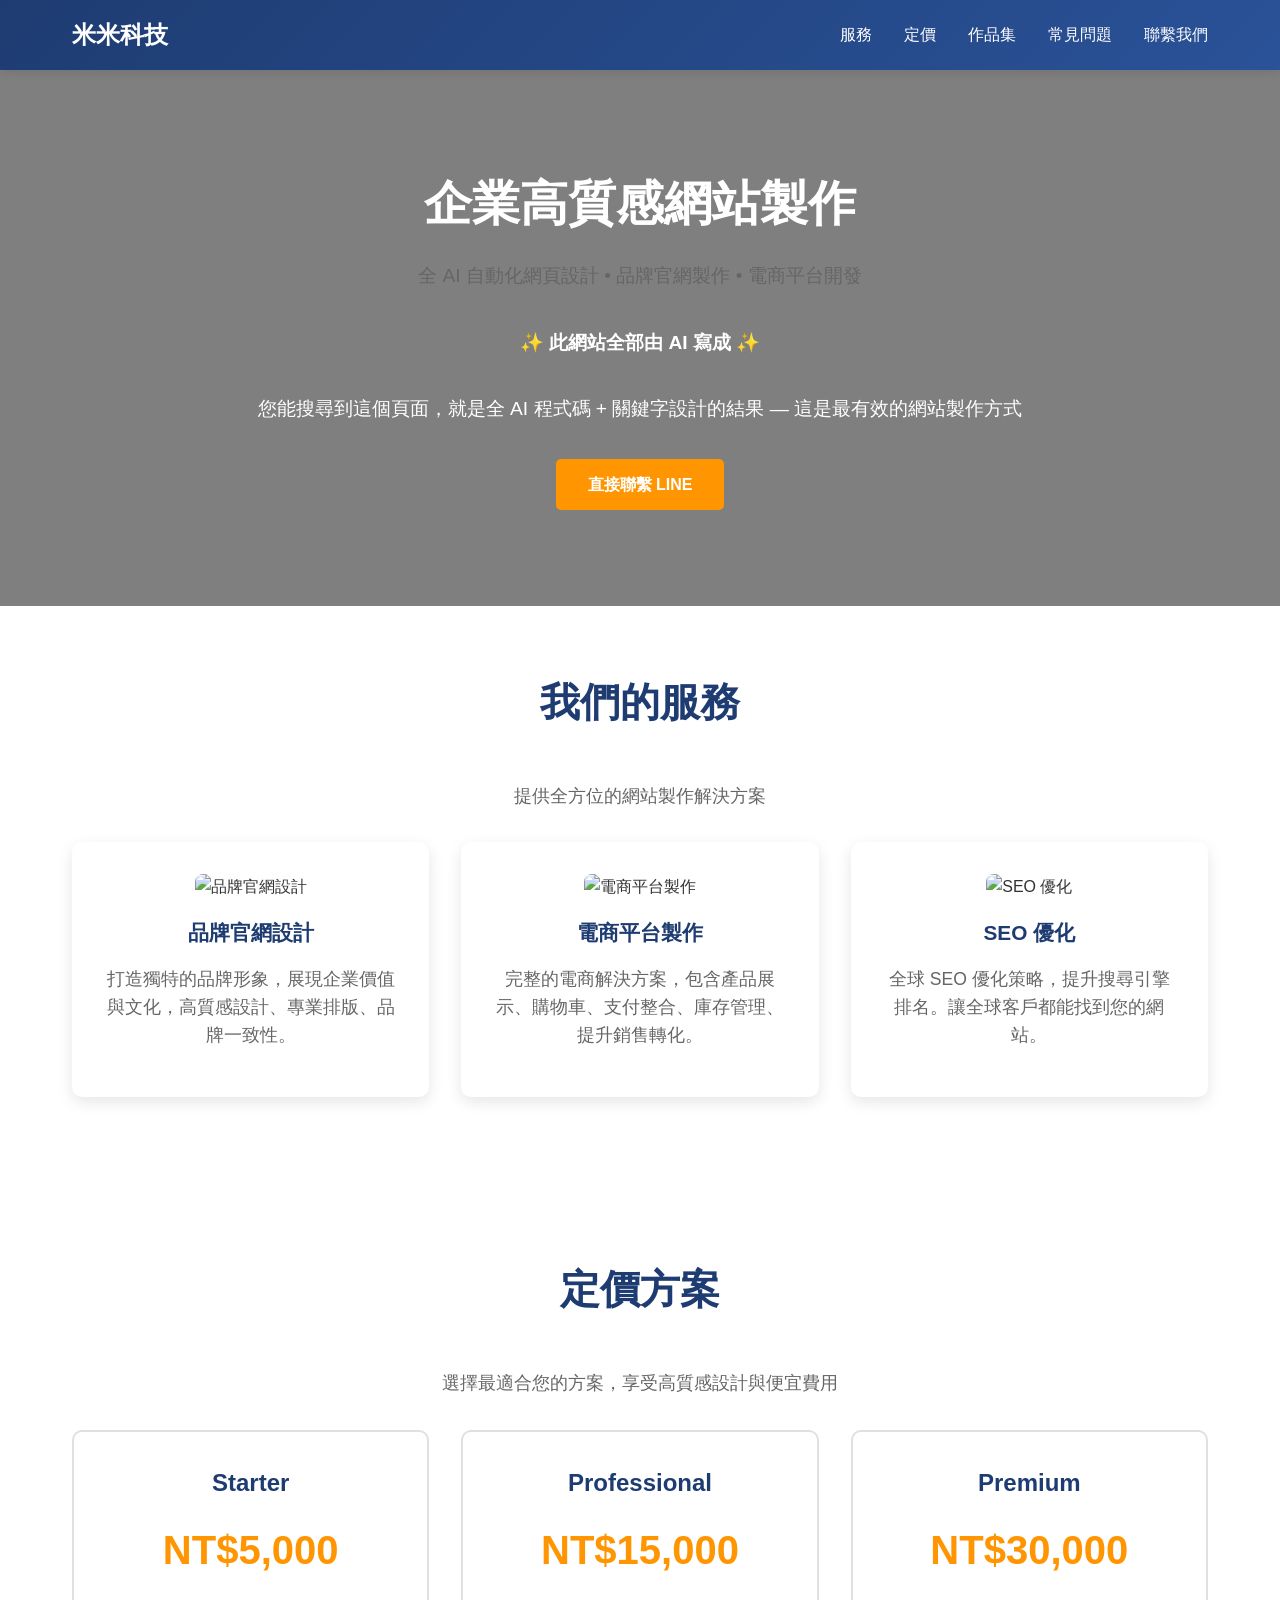
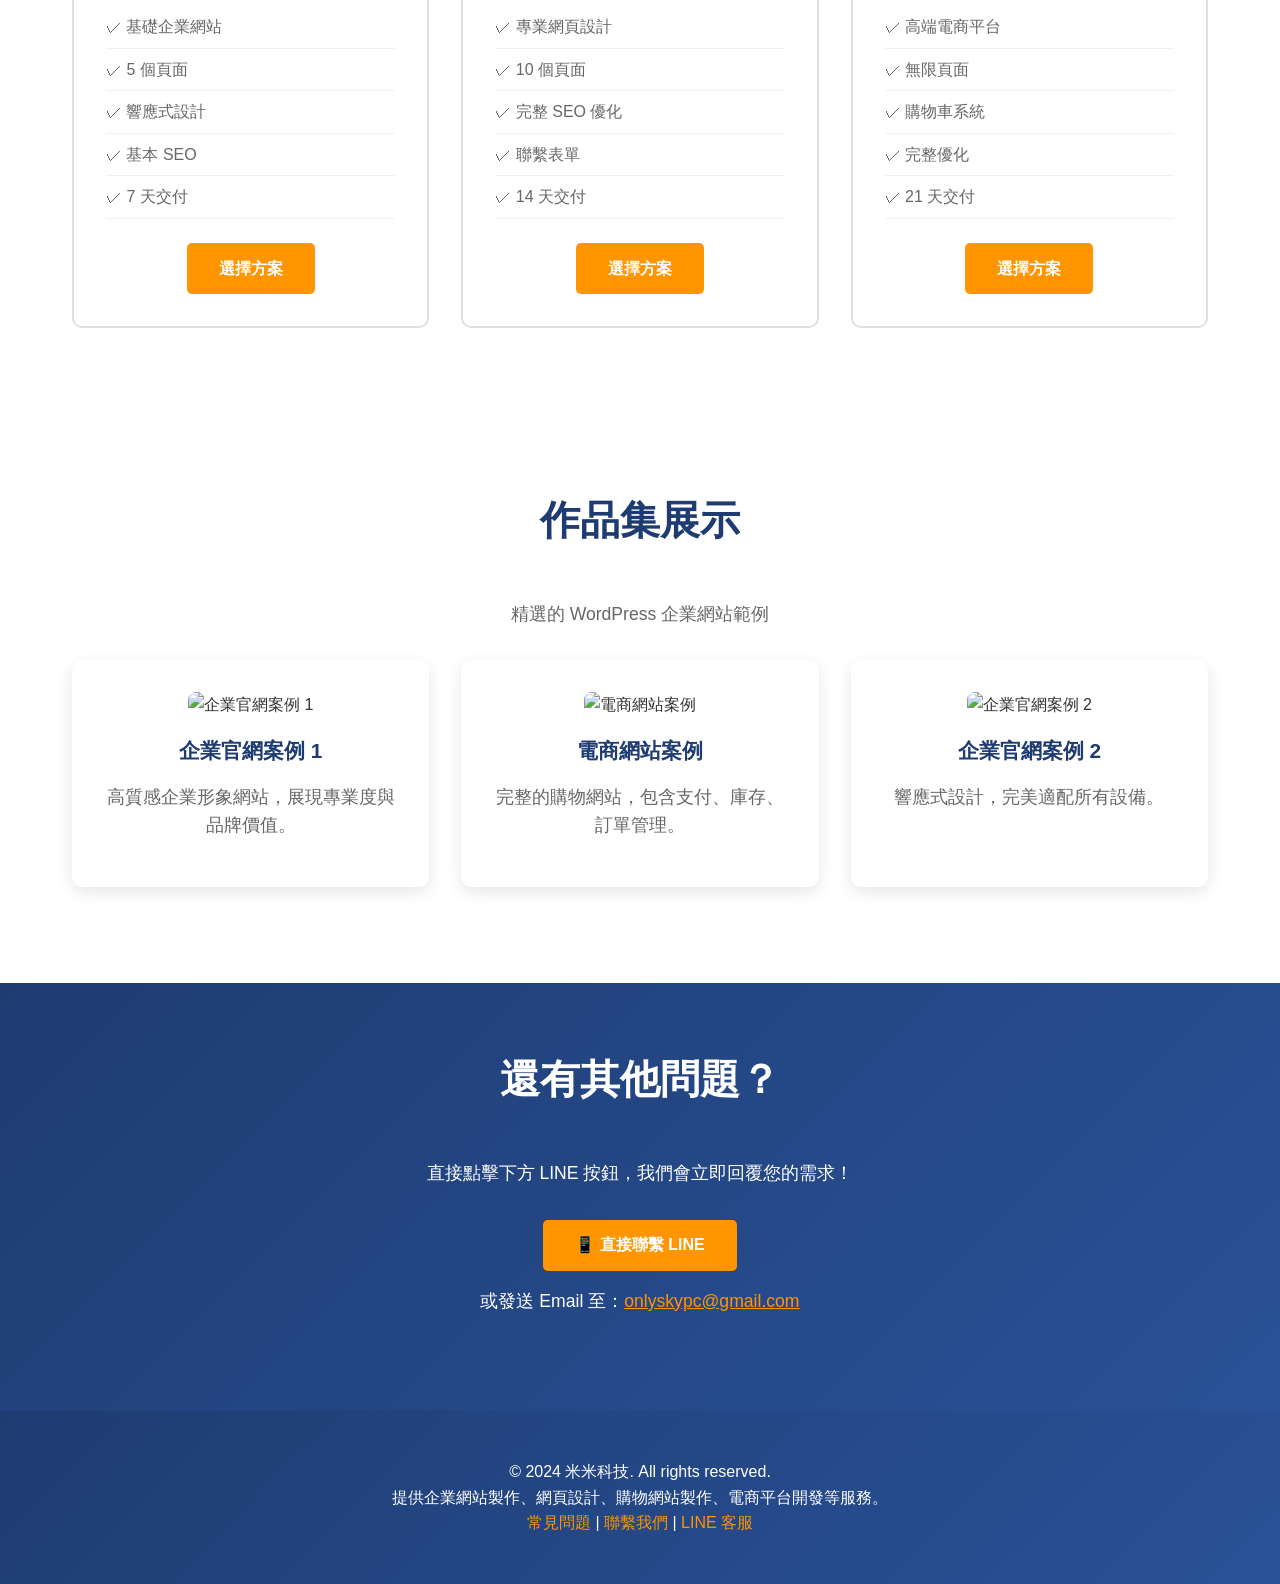
==== index.html @ 74a352fe "Update index.html" ====
<!DOCTYPE html>
<html lang="zh-TW">
<head>
    <meta http-equiv="Cache-Control" content="no-cache, no-store, must-revalidate">
<meta http-equiv="Pragma" content="no-cache">
<meta http-equiv="Expires" content="0">
    <meta name="google-site-verification" content="unbQVlN33Og3lXFAo87KEcOQJGjWX6qM_FQUW4rxvxc" />
    <meta charset="UTF-8">
    <meta name="viewport" content="width=device-width, initial-scale=1.0">
    
    <!-- SEO 優化 Meta 標籤 -->
    <title>米米科技 - AI 網站製作專家 | 企業網頁設計、品牌官網製作、電商平台開發 | 台灣網站製作公司</title>
    <meta name="description" content="米米科技提供企業網站製作、網頁設計、購物網站製作、電商平台開發、品牌官網設計等服務。全 AI 自動化設計，便宜費用，高質感設計，全球 SEO 優化。台灣最有效的網站製作方式。">
    <meta name="keywords" content="網站製作,網頁設計,購物網站,電商網站,企業網站,品牌官網,形象網站,RWD網站,響應式網站,SEO優化,網站設計公司,台灣網站製作,台北網頁設計,台中網站製作,高雄網頁設計,電商平台製作,快速網站設計,便宜網站製作">
    
    <!-- 地區性 Meta 標籤 -->
    <meta name="geo.region" content="TW">
    <meta name="geo.placename" content="Taiwan">
    <meta name="geo.position" content="25.0330;121.5654">
    
    <!-- Open Graph Meta 標籤 -->
    <meta property="og:type" content="website">
    <meta property="og:title" content="米米科技 - AI 網站製作專家 | 企業網頁設計、品牌官網製作、電商平台開發">
    <meta property="og:description" content="全 AI 自動化網頁設計、品牌官網製作、電商平台開發。高質感設計、便宜費用、全球 SEO 優化、快速交付。">
    <meta property="og:url" content="https://sym3088.github.io/webdesign/">
    <meta property="og:site_name" content="米米科技">
    
    <!-- Twitter Card Meta 標籤 -->
    <meta name="twitter:card" content="summary_large_image">
    <meta name="twitter:title" content="米米科技 - AI 網站製作專家">
    <meta name="twitter:description" content="全 AI 自動化網頁設計、品牌官網製作、電商平台開發。">
    
    <!-- 其他重要 Meta 標籤 -->
    <meta name="author" content="米米科技">
    <meta name="copyright" content="© 2024 米米科技. All rights reserved.">
    <meta name="robots" content="index, follow, max-snippet:-1, max-image-preview:large, max-video-preview:-1">
    <meta name="language" content="Traditional Chinese">
    <meta name="revisit-after" content="7 days">
    
    <!-- Canonical 標籤 -->
    <link rel="canonical" href="https://sym3088.github.io/webdesign/">
    
    <!-- 結構化數據 - JSON-LD -->
    <script type="application/ld+json">
    {
        "@context": "https://schema.org",
        "@type": "Organization",
        "name": "米米科技",
        "url": "https://sym3088.github.io/webdesign/",
        "logo": "https://sym3088.github.io/webdesign/logo.png",
        "description": "米米科技是台灣領先的 AI 網站製作專家，提供企業網站製作、網頁設計、購物網站製作、電商平台開發等服務。",
        "sameAs": [
            "https://www.facebook.com/mimtech",
            "https://www.instagram.com/mimtech"
        ],
        "contactPoint": {
            "@type": "ContactPoint",
            "contactType": "Customer Service",
            "email": "onlyskypc@gmail.com",
            "url": "https://line.me/ti/p/q4yJaRSuwz"
        },
        "address": {
            "@type": "PostalAddress",
            "addressCountry": "TW",
            "addressRegion": "Taiwan"
        }
    }
    </script>
    
    <!-- 結構化數據 - LocalBusiness -->
    <script type="application/ld+json">
    {
        "@context": "https://schema.org",
        "@type": "LocalBusiness",
        "name": "米米科技",
        "image": "https://sym3088.github.io/webdesign/logo.png",
        "description": "台灣專業網站製作、網頁設計、電商平台開發公司",
        "url": "https://sym3088.github.io/webdesign/",
        "telephone": "onlyskypc@gmail.com",
        "email": "onlyskypc@gmail.com",
        "address": {
            "@type": "PostalAddress",
            "addressCountry": "TW",
            "addressRegion": "Taiwan"
        },
        "areaServed": {
            "@type": "Country",
            "name": "Taiwan"
        },
        "priceRange": "$$",
        "serviceType": [
            "網站製作",
            "網頁設計",
            "購物網站製作",
            "電商平台開發",
            "品牌官網設計",
            "SEO 優化"
        ]
    }
    </script>
    
    <!-- 結構化數據 - Service -->
    <script type="application/ld+json">
    {
        "@context": "https://schema.org",
        "@type": "Service",
        "name": "企業網站製作服務",
        "description": "專業的企業網站製作、網頁設計、品牌官網設計服務",
        "provider": {
            "@type": "Organization",
            "name": "米米科技"
        },
        "areaServed": {
            "@type": "Country",
            "name": "Taiwan"
        },
        "hasOfferCatalog": {
            "@type": "OfferCatalog",
            "name": "網站製作方案",
            "itemListElement": [
                {
                    "@type": "Offer",
                    "name": "Starter 方案",
                    "description": "基礎企業網站製作",
                    "price": "5000",
                    "priceCurrency": "TWD"
                },
                {
                    "@type": "Offer",
                    "name": "Professional 方案",
                    "description": "專業網頁設計與 SEO 優化",
                    "price": "15000",
                    "priceCurrency": "TWD"
                },
                {
                    "@type": "Offer",
                    "name": "Premium 方案",
                    "description": "高端電商平台與完整優化",
                    "price": "30000",
                    "priceCurrency": "TWD"
                }
            ]
        }
    }
    </script>
    
    <!-- 結構化數據 - BreadcrumbList -->
    <script type="application/ld+json">
    {
        "@context": "https://schema.org",
        "@type": "BreadcrumbList",
        "itemListElement": [
            {
                "@type": "ListItem",
                "position": 1,
                "name": "首頁",
                "item": "https://sym3088.github.io/webdesign/"
            },
            {
                "@type": "ListItem",
                "position": 2,
                "name": "服務",
                "item": "https://sym3088.github.io/webdesign/#services"
            },
            {
                "@type": "ListItem",
                "position": 3,
                "name": "定價",
                "item": "https://sym3088.github.io/webdesign/#pricing"
            },
            {
                "@type": "ListItem",
                "position": 4,
                "name": "作品集",
                "item": "https://sym3088.github.io/webdesign/#portfolio"
            },
            {
                "@type": "ListItem",
                "position": 5,
                "name": "常見問題",
                "item": "https://sym3088.github.io/webdesign/faq.html"
            }
        ]
    }
    </script>
    
    <!-- 結構化數據 - FAQPage -->
    <script type="application/ld+json">
    {
        "@context": "https://schema.org",
        "@type": "FAQPage",
        "mainEntity": [
            {
                "@type": "Question",
                "name": "網站製作的費用大概是多少？",
                "acceptedAnswer": {
                    "@type": "Answer",
                    "text": "米米科技提供三個方案：Starter 方案 NT$5,000、Professional 方案 NT$15,000、Premium 方案 NT$30,000。所有方案都包含免費諮詢、快速交付、高質感設計、全球 SEO 優化、響應式設計和技術支援。"
                }
            },
            {
                "@type": "Question",
                "name": "網頁設計需要多久時間完成？",
                "acceptedAnswer": {
                    "@type": "Answer",
                    "text": "Starter 方案 7 天內完成，Professional 方案 14 天內完成，Premium 方案 21 天內完成。我們的高效工作流程確保快速交付，無需長期等待。"
                }
            },
            {
                "@type": "Question",
                "name": "購物網站製作包括哪些功能？",
                "acceptedAnswer": {
                    "@type": "Answer",
                    "text": "我們的購物網站製作包括：產品展示、購物車、支付整合、庫存管理、訂單管理、會員系統、SEO 優化等完整功能。"
                }
            },
            {
                "@type": "Question",
                "name": "電商平台製作如何選擇？",
                "acceptedAnswer": {
                    "@type": "Answer",
                    "text": "選擇電商平台時應考慮：功能需求、預算、擴展性、支付方式、物流整合等因素。米米科技可根據您的具體需求推薦最適合的解決方案。"
                }
            }
        ]
    }
    </script>
    
    <!-- 其他重要標籤 -->
    <link rel="icon" type="image/x-icon" href="favicon.ico">
    <link rel="alternate" hreflang="zh-TW" href="https://sym3088.github.io/webdesign/">
    <link rel="preconnect" href="https://fonts.googleapis.com">
    <link rel="preconnect" href="https://fonts.gstatic.com" crossorigin>
    
    <style>
        * {
            margin: 0;
            padding: 0;
            box-sizing: border-box;
        }

        body {
            font-family: "Microsoft JhengHei", "Noto Sans TC", "Segoe UI", Tahoma, Geneva, Verdana, sans-serif;
            line-height: 1.6;
            color: #333;
        }

        /* 導航欄 */
        nav {
            background: linear-gradient(135deg, #1e3c72 0%, #2a5298 100%);
            padding: 1rem 2rem;
            position: sticky;
            top: 0;
            z-index: 1000;
            box-shadow: 0 2px 10px rgba(0,0,0,0.1);
        }

        nav .container {
            max-width: 1200px;
            margin: 0 auto;
            display: flex;
            justify-content: space-between;
            align-items: center;
        }

        nav .logo {
            font-size: 1.5rem;
            font-weight: bold;
            color: white;
        }

        nav ul {
            list-style: none;
            display: flex;
            gap: 2rem;
        }

        nav a {
            color: white;
            text-decoration: none;
            transition: color 0.3s;
        }

        nav a:hover {
            color: #ff9500;
        }

        /* 英雄區塊 */
        .hero {
            background: linear-gradient(135deg, #667eea 0%, #764ba2 100%);
            color: white;
            padding: 6rem 2rem;
            text-align: center;
            background-image: url('https://images.unsplash.com/photo-1552664730-d307ca884978?w=1200&h=600&fit=crop&q=80');
            background-size: cover;
            background-position: center;
            position: relative;
        }

        .hero::before {
            content: '';
            position: absolute;
            top: 0;
            left: 0;
            right: 0;
            bottom: 0;
            background: rgba(0,0,0,0.5);
            z-index: 1;
        }

        .hero .container {
            max-width: 1200px;
            margin: 0 auto;
            position: relative;
            z-index: 2;
        }

        .hero h1 {
            font-size: 3rem;
            margin-bottom: 1rem;
            font-weight: 700;
        }

        .hero p {
            font-size: 1.2rem;
            margin-bottom: 2rem;
            line-height: 1.8;
        }

        .hero-description {
            color: white;
            font-weight: 600;
            font-size: 1.1rem;
            margin: 1rem 0;
        }

        .hero-description-sub {
            color: white;
            font-size: 1rem;
            margin: 1rem 0;
        }

        /* 按鈕 */
        .btn {
            display: inline-block;
            padding: 0.8rem 2rem;
            background: #ff9500;
            color: white;
            text-decoration: none;
            border-radius: 5px;
            transition: background 0.3s;
            border: none;
            cursor: pointer;
            font-size: 1rem;
            font-weight: 600;
        }

        .btn:hover {
            background: #e68a00;
            transform: translateY(-2px);
        }

        /* 容器 */
        .container {
            max-width: 1200px;
            margin: 0 auto;
            padding: 0 2rem;
        }

        /* 區塊 */
        section {
            padding: 4rem 2rem;
        }

        section h2 {
            font-size: 2.5rem;
            text-align: center;
            margin-bottom: 3rem;
            color: #1e3c72;
        }

        section p {
            text-align: center;
            color: #666;
            margin-bottom: 2rem;
            font-size: 1.1rem;
        }

        /* 服務卡片 */
        .services {
            display: grid;
            grid-template-columns: repeat(auto-fit, minmax(300px, 1fr));
            gap: 2rem;
            margin-bottom: 2rem;
        }

        .service-card {
            background: white;
            padding: 2rem;
            border-radius: 10px;
            box-shadow: 0 5px 15px rgba(0,0,0,0.1);
            transition: transform 0.3s, box-shadow 0.3s;
            text-align: center;
        }

        .service-card:hover {
            transform: translateY(-5px);
            box-shadow: 0 10px 25px rgba(0,0,0,0.15);
        }

        .service-card img {
            width: 100%;
            height: 200px;
            object-fit: cover;
            border-radius: 8px;
            margin-bottom: 1rem;
        }

        .service-card h3 {
            color: #1e3c72;
            margin-bottom: 1rem;
            font-size: 1.3rem;
        }

        .service-card p {
            color: #666;
            text-align: center;
            margin-bottom: 1rem;
        }

        /* 定價表 */
        .pricing-table {
            display: grid;
            grid-template-columns: repeat(auto-fit, minmax(280px, 1fr));
            gap: 2rem;
            margin-bottom: 2rem;
        }

        .price-card {
            background: white;
            border: 2px solid #e0e0e0;
            border-radius: 10px;
            padding: 2rem;
            text-align: center;
            transition: border-color 0.3s, transform 0.3s;
        }

        .price-card:hover {
            border-color: #ff9500;
            transform: scale(1.05);
        }

        .price-card h3 {
            color: #1e3c72;
            font-size: 1.5rem;
            margin-bottom: 1rem;
        }

        .price-card .price {
            font-size: 2.5rem;
            color: #ff9500;
            font-weight: bold;
            margin: 1rem 0;
        }

        .price-card ul {
            list-style: none;
            margin: 1.5rem 0;
            text-align: left;
        }

        .price-card li {
            padding: 0.5rem 0;
            color: #666;
            border-bottom: 1px solid #f0f0f0;
        }

        /* 頁尾 */
        footer {
            background: linear-gradient(135deg, #1e3c72 0%, #2a5298 100%);
            color: white;
            padding: 3rem 2rem;
            text-align: center;
        }

        footer a {
            color: #ff9500;
            text-decoration: none;
        }

        footer a:hover {
            text-decoration: underline;
        }

        /* 響應式設計 */
        @media (max-width: 768px) {
            nav ul {
                flex-direction: column;
                gap: 1rem;
            }

            .hero h1 {
                font-size: 2rem;
            }

            .hero p {
                font-size: 1rem;
            }

            section h2 {
                font-size: 1.8rem;
            }

            .services {
                grid-template-columns: 1fr;
            }

            .pricing-table {
                grid-template-columns: 1fr;
            }
        }
    </style>
</head>
<body>
    <!-- 導航欄 -->
    <nav>
        <div class="container" style="max-width: 1200px; margin: 0 auto; display: flex; justify-content: space-between; align-items: center;">
            <div class="logo">米米科技</div>
            <ul>
                <li><a href="#services">服務</a></li>
                <li><a href="#pricing">定價</a></li>
                <li><a href="#portfolio">作品集</a></li>
                <li><a href="faq.html">常見問題</a></li>
                <li><a href="https://line.me/ti/p/q4yJaRSuwz" target="_blank">聯繫我們</a></li>
            </ul>
        </div>
    </nav>

    <!-- 英雄區塊 -->
    <section class="hero">
        <div class="container">
            <h1>企業高質感網站製作</h1>
            <p>全 AI 自動化網頁設計 • 品牌官網製作 • 電商平台開發</p>
            
            <p class="hero-description" style="color: white; font-weight: 600;">
                ✨ 此網站全部由 AI 寫成 ✨
            </p>
            <p class="hero-description-sub" style="color: white;">
                您能搜尋到這個頁面，就是全 AI 程式碼 + 關鍵字設計的結果 — 這是最有效的網站製作方式
            </p>
            
            <a href="https://line.me/ti/p/q4yJaRSuwz" target="_blank" class="btn">直接聯繫 LINE</a>
        </div>
    </section>

    <!-- 服務介紹 -->
    <section id="services">
        <div class="container">
            <h2>我們的服務</h2>
            <p>提供全方位的網站製作解決方案</p>
            
            <div class="services">
                <div class="service-card">
                    <img src="https://images.unsplash.com/photo-1561070791-2526d30994b5?w=500&h=350&fit=crop&q=80" alt="品牌官網設計">
                    <h3>品牌官網設計</h3>
                    <p>打造獨特的品牌形象，展現企業價值與文化，高質感設計、專業排版、品牌一致性。</p>
                </div>
                
                <div class="service-card">
                    <img src="https://images.unsplash.com/photo-1556740738-b6a63e27c4df?w=500&h=350&fit=crop&q=80" alt="電商平台製作">
                    <h3>電商平台製作</h3>
                    <p>完整的電商解決方案，包含產品展示、購物車、支付整合、庫存管理、提升銷售轉化。</p>
                </div>
                
                <div class="service-card">
                    <img src="https://images.unsplash.com/photo-1551288049-bebda4e38f71?w=500&h=350&fit=crop&q=80" alt="SEO 優化">
                    <h3>SEO 優化</h3>
                    <p>全球 SEO 優化策略，提升搜尋引擎排名。讓全球客戶都能找到您的網站。</p>
                </div>
            </div>
        </div>
    </section>

    <!-- 定價方案 -->
    <section id="pricing">
        <div class="container">
            <h2>定價方案</h2>
            <p>選擇最適合您的方案，享受高質感設計與便宜費用</p>
            
            <div class="pricing-table">
                <div class="price-card">
                    <h3>Starter</h3>
                    <div class="price">NT$5,000</div>
                    <ul>
                        <li>✓ 基礎企業網站</li>
                        <li>✓ 5 個頁面</li>
                        <li>✓ 響應式設計</li>
                        <li>✓ 基本 SEO</li>
                        <li>✓ 7 天交付</li>
                    </ul>
                    <a href="https://line.me/ti/p/q4yJaRSuwz" target="_blank" class="btn">選擇方案</a>
                </div>
                
                <div class="price-card">
                    <h3>Professional</h3>
                    <div class="price">NT$15,000</div>
                    <ul>
                        <li>✓ 專業網頁設計</li>
                        <li>✓ 10 個頁面</li>
                        <li>✓ 完整 SEO 優化</li>
                        <li>✓ 聯繫表單</li>
                        <li>✓ 14 天交付</li>
                    </ul>
                    <a href="https://line.me/ti/p/q4yJaRSuwz" target="_blank" class="btn">選擇方案</a>
                </div>
                
                <div class="price-card">
                    <h3>Premium</h3>
                    <div class="price">NT$30,000</div>
                    <ul>
                        <li>✓ 高端電商平台</li>
                        <li>✓ 無限頁面</li>
                        <li>✓ 購物車系統</li>
                        <li>✓ 完整優化</li>
                        <li>✓ 21 天交付</li>
                    </ul>
                    <a href="https://line.me/ti/p/q4yJaRSuwz" target="_blank" class="btn">選擇方案</a>
                </div>
            </div>
        </div>
    </section>

    <!-- 作品集 -->
    <section id="portfolio">
        <div class="container">
            <h2>作品集展示</h2>
            <p>精選的 WordPress 企業網站範例</p>
            
            <div class="services">
                <div class="service-card">
                    <img src="https://images.unsplash.com/photo-1561070791-2526d30994b5?w=500&h=350&fit=crop&q=80" alt="企業官網案例 1">
                    <h3>企業官網案例 1</h3>
                    <p>高質感企業形象網站，展現專業度與品牌價值。</p>
                </div>
                
                <div class="service-card">
                    <img src="https://images.unsplash.com/photo-1556740738-b6a63e27c4df?w=500&h=350&fit=crop&q=80" alt="電商網站案例">
                    <h3>電商網站案例</h3>
                    <p>完整的購物網站，包含支付、庫存、訂單管理。</p>
                </div>
                
                <div class="service-card">
                    <img src="https://images.unsplash.com/photo-1460925895917-adf4e565db18?w=500&h=350&fit=crop&q=80" alt="企業官網案例 2">
                    <h3>企業官網案例 2</h3>
                    <p>響應式設計，完美適配所有設備。</p>
                </div>
            </div>
        </div>
    </section>

    <!-- 聯繫區塊 -->
    <section style="background: linear-gradient(135deg, #1e3c72 0%, #2a5298 100%); color: white;">
        <div class="container">
            <h2 style="color: white;">還有其他問題？</h2>
            <p style="color: white;">直接點擊下方 LINE 按鈕，我們會立即回覆您的需求！</p>
            
            <div style="text-align: center; margin-top: 2rem;">
                <a href="https://line.me/ti/p/q4yJaRSuwz" target="_blank" class="btn">📱 直接聯繫 LINE</a>
                <p style="margin-top: 1rem; color: white;">或發送 Email 至：<a href="mailto:onlyskypc@gmail.com" style="color: #ff9500;">onlyskypc@gmail.com</a></p>
            </div>
        </div>
    </section>

    <!-- 頁尾 -->
    <footer>
        <div class="container">
            <p>&copy; 2024 米米科技. All rights reserved.</p>
            <p>提供企業網站製作、網頁設計、購物網站製作、電商平台開發等服務。</p>
            <p><a href="faq.html">常見問題</a> | <a href="mailto:onlyskypc@gmail.com">聯繫我們</a> | <a href="https://line.me/ti/p/q4yJaRSuwz" target="_blank">LINE 客服</a></p>
        </div>
    </footer>

    <script>
        // 平滑滾動
        document.querySelectorAll('a[href^="#"]').forEach(anchor => {
            anchor.addEventListener('click', function (e) {
                e.preventDefault();
                const target = document.querySelector(this.getAttribute('href'));
                if (target) {
                    target.scrollIntoView({ behavior: 'smooth' });
                }
            });
        });

        // 移動菜單
        const nav = document.querySelector('nav');
        window.addEventListener('scroll', () => {
            if (window.scrollY > 100) {
                nav.style.boxShadow = '0 5px 15px rgba(0,0,0,0.2)';
            } else {
                nav.style.boxShadow = '0 2px 10px rgba(0,0,0,0.1)';
            }
        });
    </script>
</body>
</html>
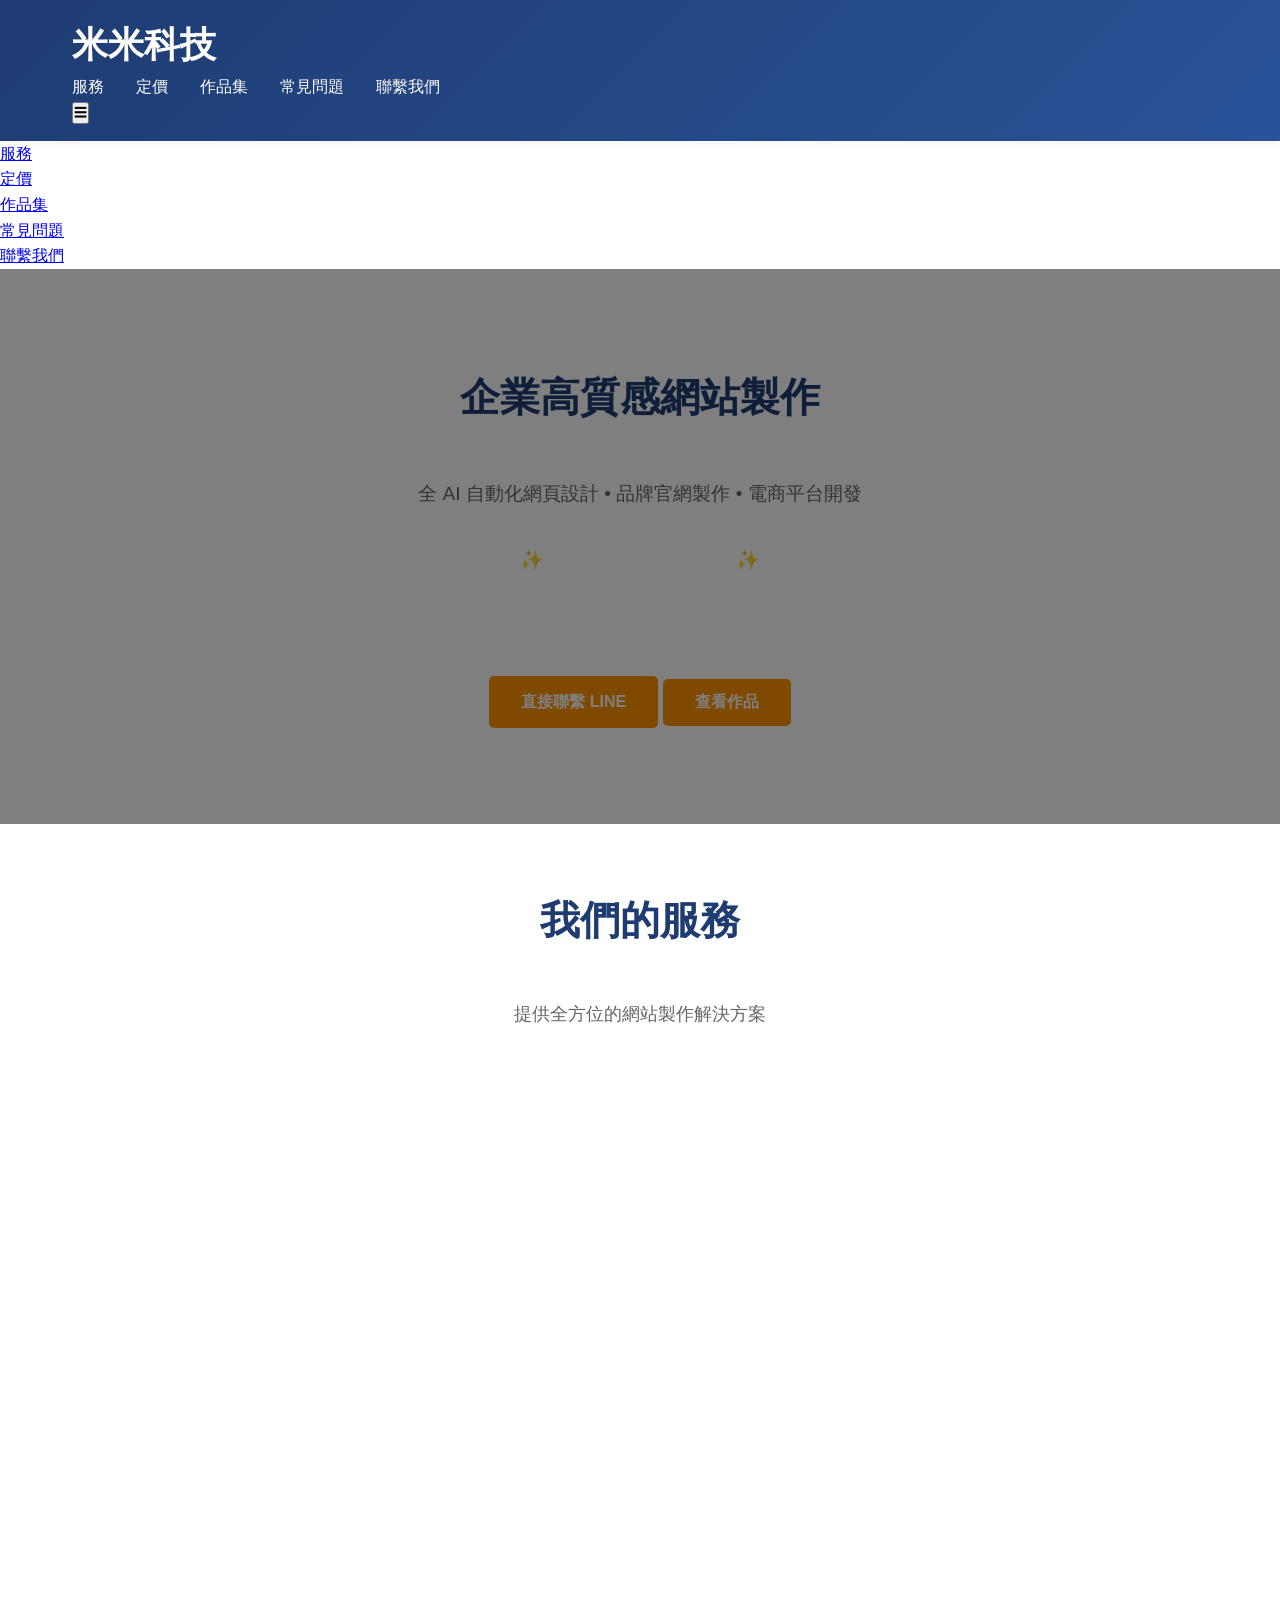
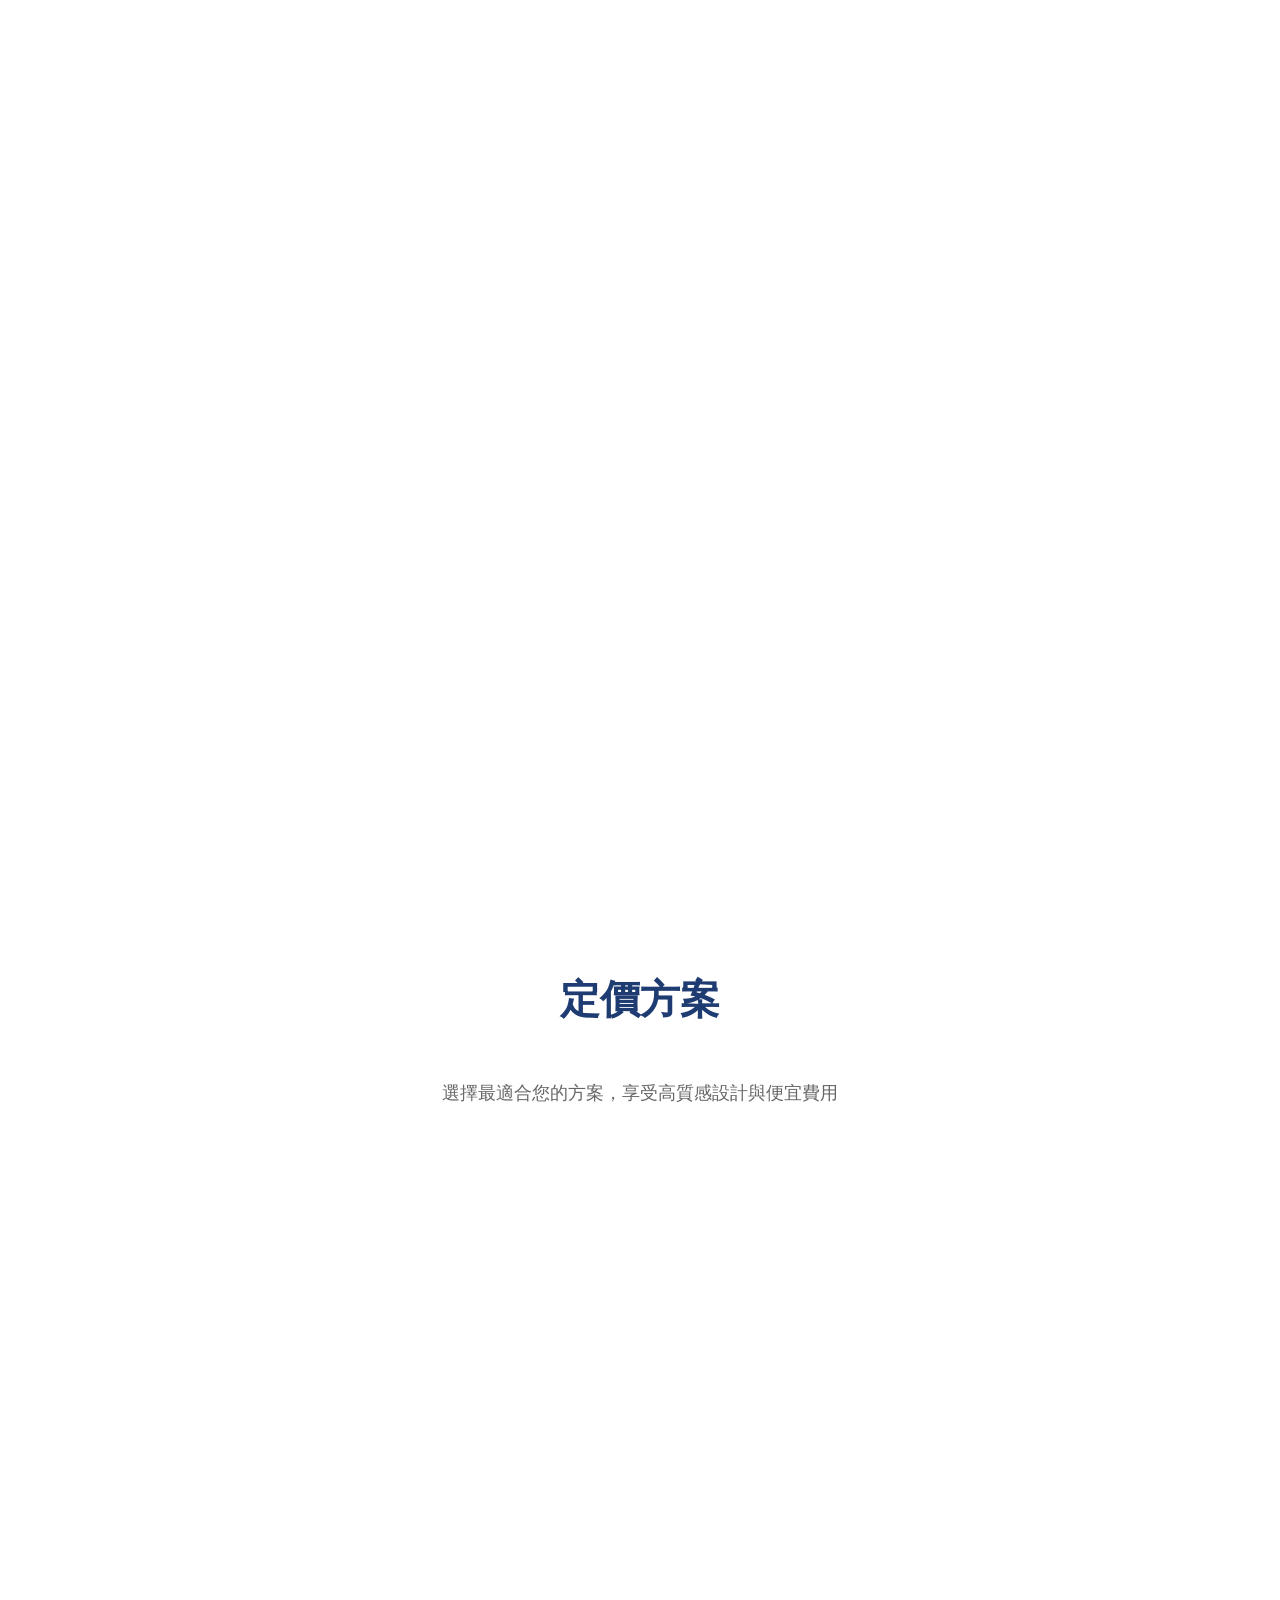
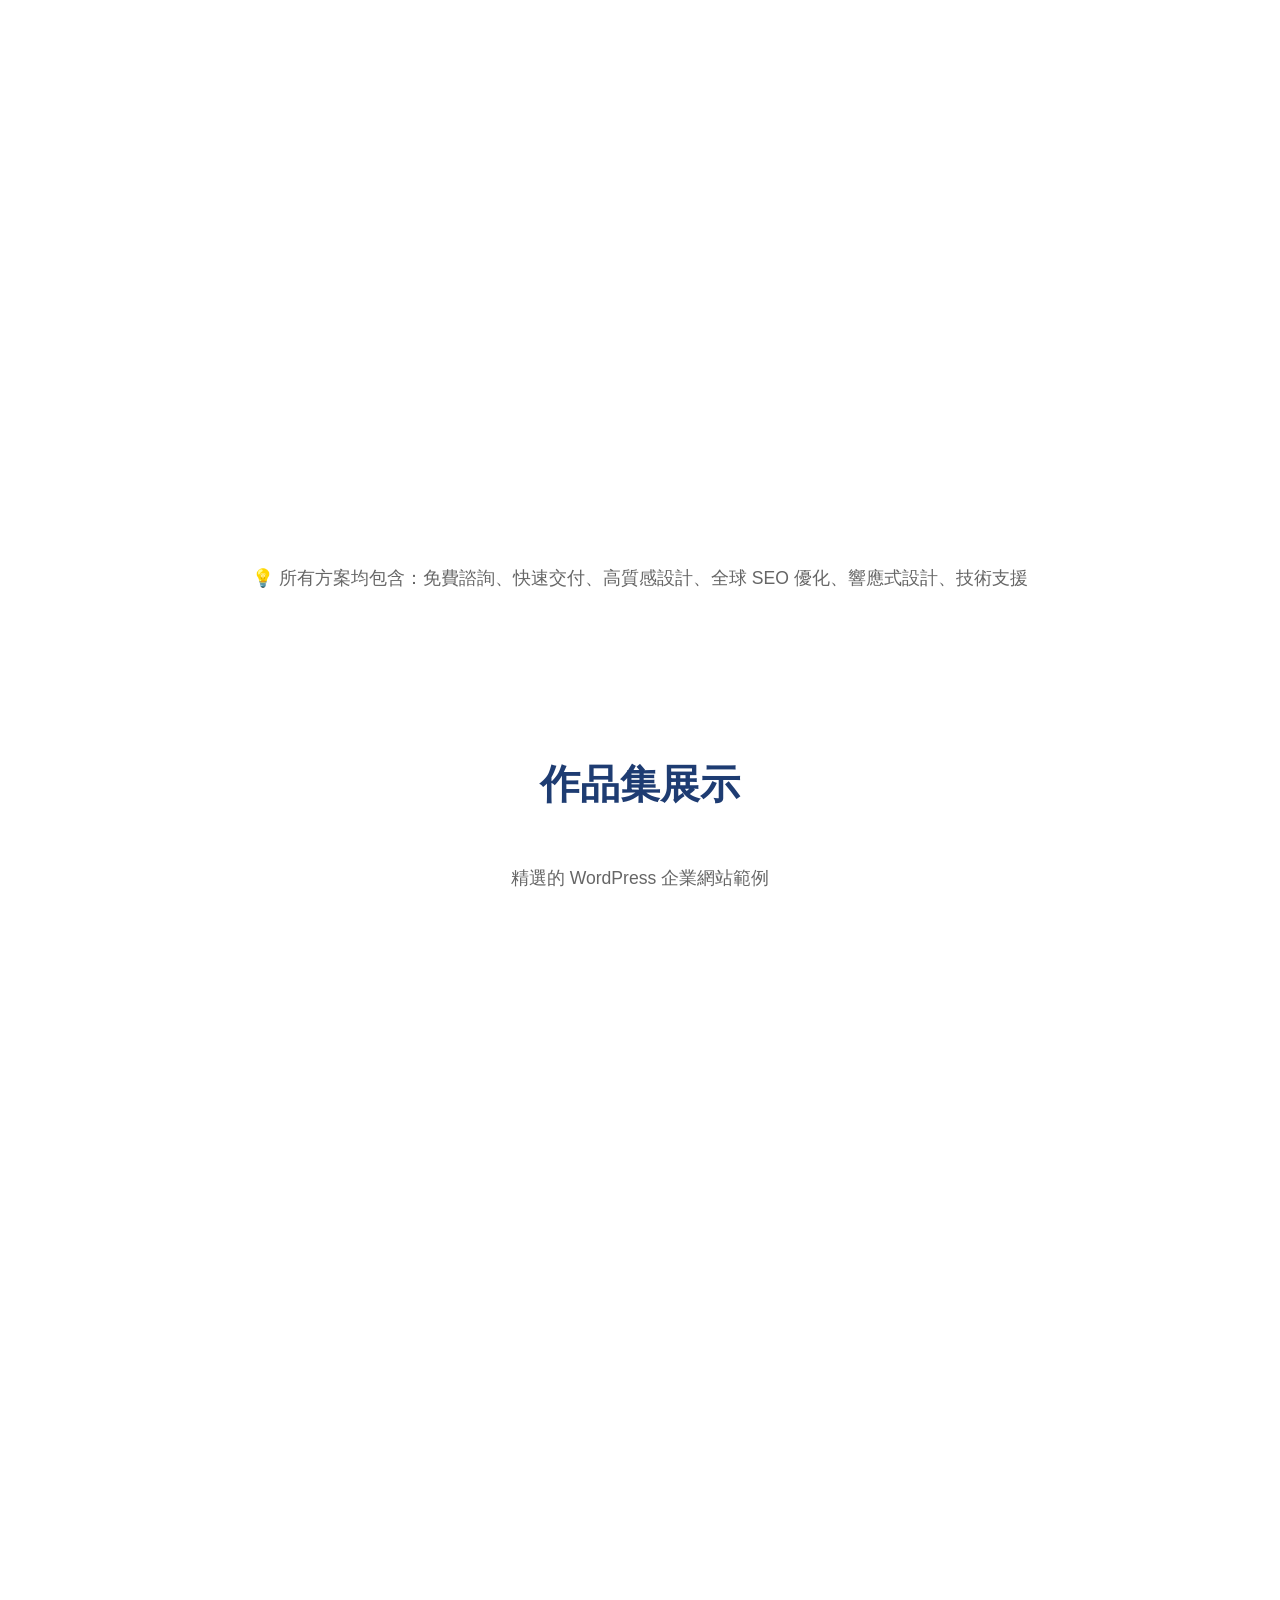
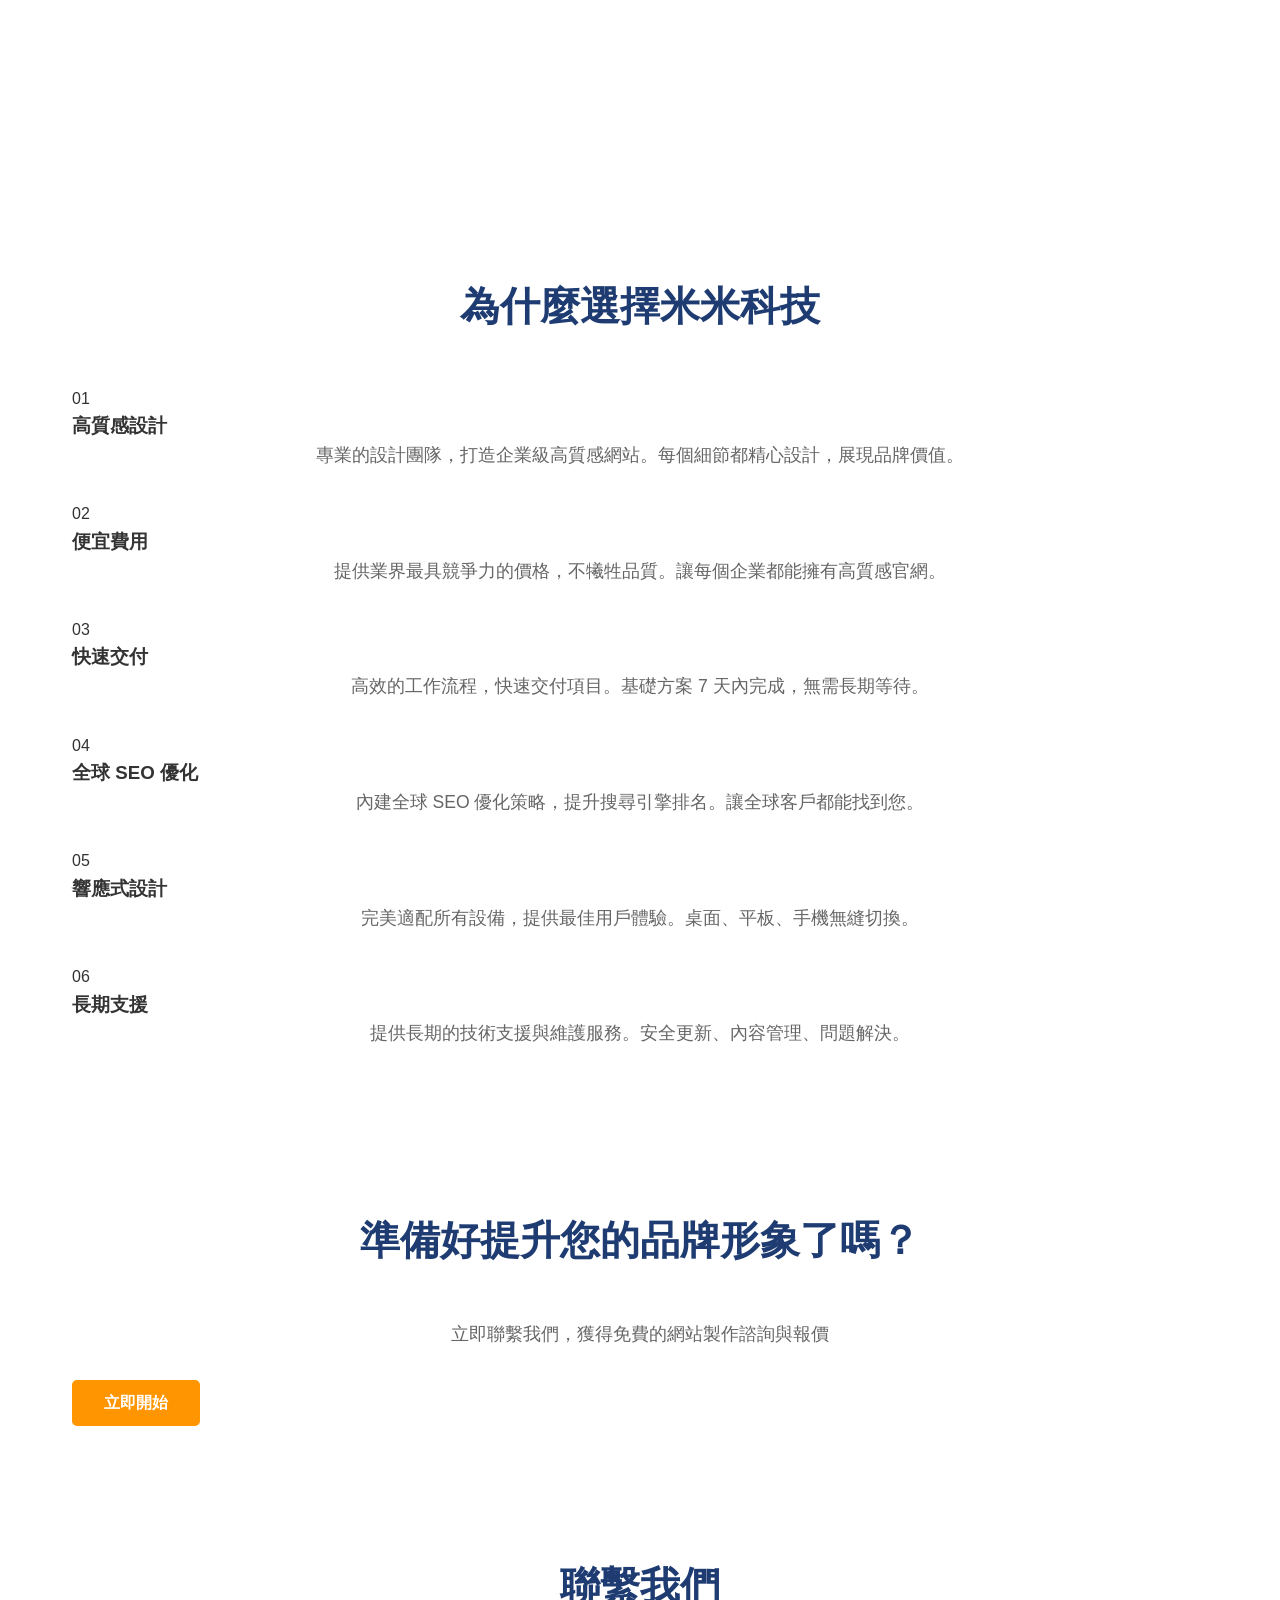
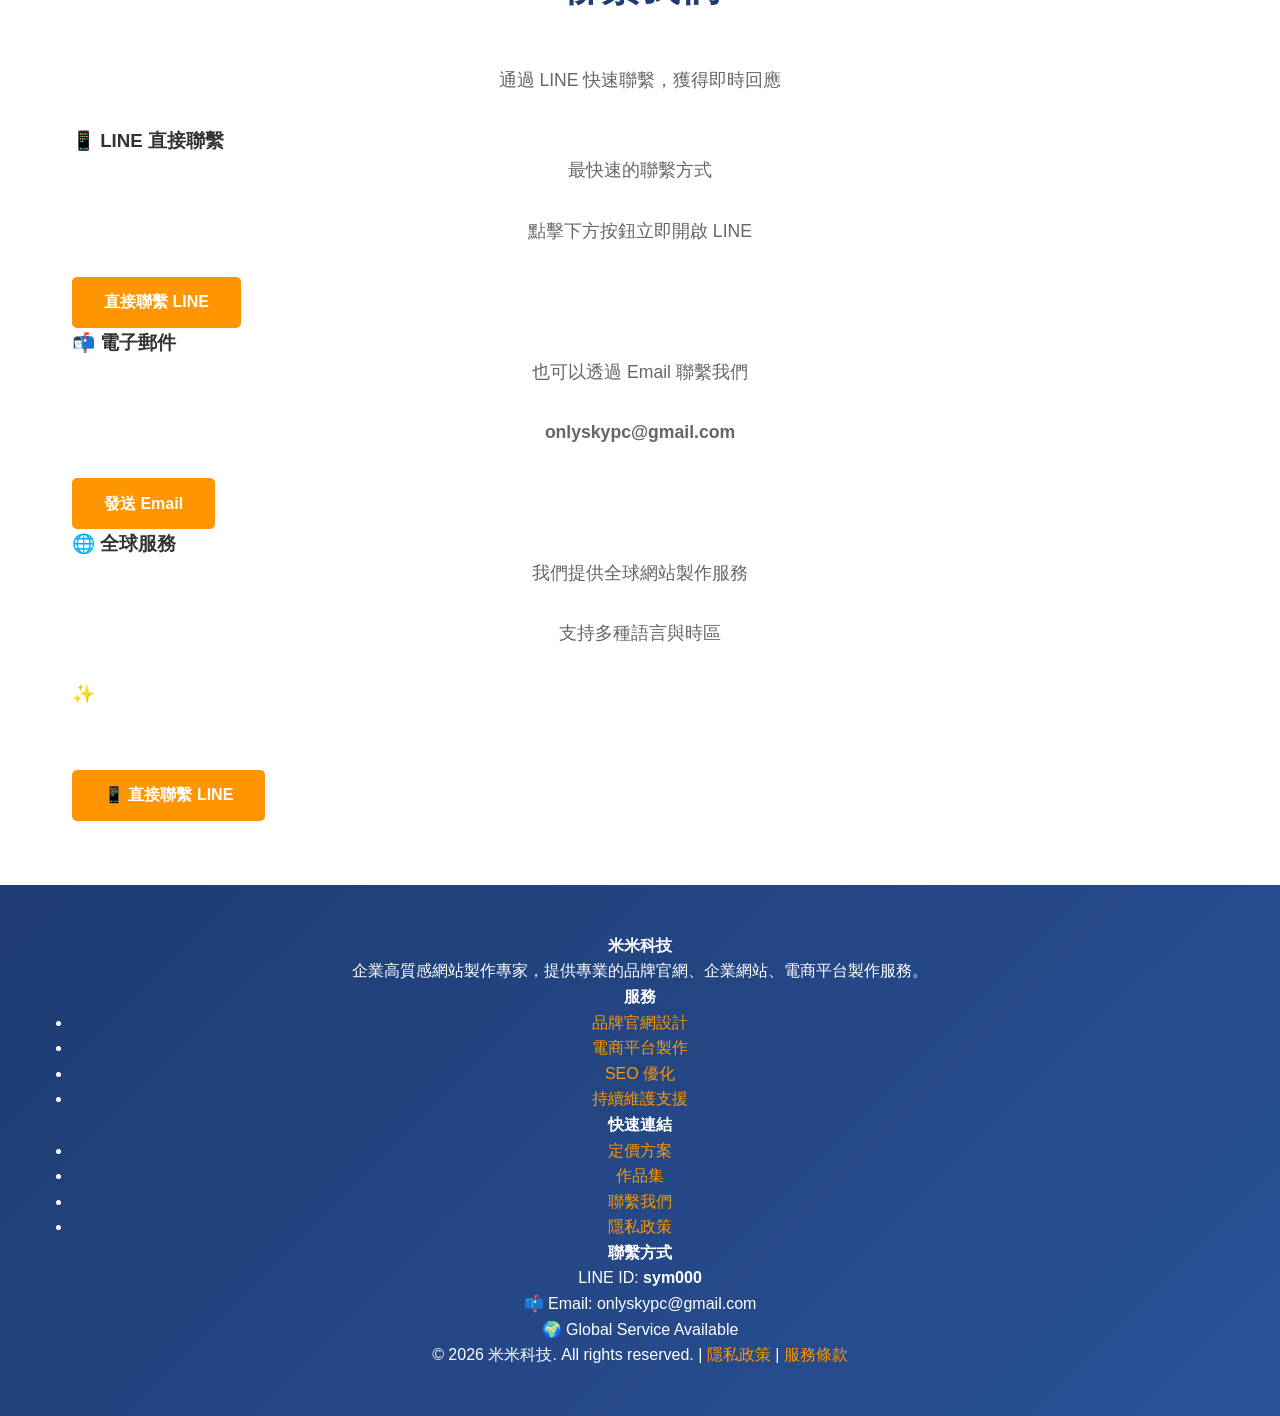
==== commit 18082d6f: "Update index.html" ====
--- a/index.html
+++ b/index.html
@@ -522,185 +522,376 @@
     </style>
 </head>
 <body>
-    <!-- 導航欄 -->
-    <nav>
-        <div class="container" style="max-width: 1200px; margin: 0 auto; display: flex; justify-content: space-between; align-items: center;">
-            <div class="logo">米米科技</div>
-            <ul>
-                <li><a href="#services">服務</a></li>
-                <li><a href="#pricing">定價</a></li>
-                <li><a href="#portfolio">作品集</a></li>
-                <li><a href="faq.html">常見問題</a></li>
-                <li><a href="https://line.me/ti/p/q4yJaRSuwz" target="_blank">聯繫我們</a></li>
-            </ul>
+    <!-- Navigation -->
+    <nav class="navbar">
+        <div class="container">
+            <div class="nav-content">
+                <div class="logo">
+                    <h1>米米科技</h1>
+                </div>
+                <ul class="nav-links">
+                    <li><a href="#services">服務</a></li>
+                    <li><a href="#pricing">定價</a></li>
+                    <li><a href="#portfolio">作品集</a></li>
+                    <li><a href="faq.html">常見問題</a></li>
+                    <li><a href="https://line.me/ti/p/q4yJaRSuwz" class="cta-btn" target="_blank">聯繫我們</a></li>
+                </ul>
+                <button class="mobile-menu-btn" id="mobileMenuBtn">☰</button>
+            </div>
         </div>
     </nav>
 
-    <!-- 英雄區塊 -->
-    <section class="hero">
-        <div class="container">
-            <h1>企業高質感網站製作</h1>
-            <p>全 AI 自動化網頁設計 • 品牌官網製作 • 電商平台開發</p>
-            
-            <p class="hero-description" style="color: white; font-weight: 600;">
-                ✨ 此網站全部由 AI 寫成 ✨
-            </p>
-            <p class="hero-description-sub" style="color: white;">
-                您能搜尋到這個頁面，就是全 AI 程式碼 + 關鍵字設計的結果 — 這是最有效的網站製作方式
-            </p>
-            
-            <a href="https://line.me/ti/p/q4yJaRSuwz" target="_blank" class="btn">直接聯繫 LINE</a>
+    <!-- Mobile Menu -->
+            <div class="mobile-menu" id="mobileMenu">
+                <ul>
+                    <li><a href="#services">服務</a></li>
+                    <li><a href="#pricing">定價</a></li>
+                    <li><a href="#portfolio">作品集</a></li>
+                    <li><a href="faq.html">常見問題</a></li>
+                    <li><a href="https://line.me/ti/p/q4yJaRSuwz" target="_blank">聯繫我們</a></li>
+                </ul>
+            </div>
+
+    <!-- Hero Section -->
+    <section class="hero" style="background-image: url('https://images.unsplash.com/photo-1552664730-d307ca884978?w=1600&h=900&fit=crop&q=80'); background-size: cover; background-position: center; background-attachment: fixed;">
+        <div class="hero-overlay"></div>
+        <div class="hero-content">
+            <h2 class="hero-title">企業高質感網站製作</h2>
+            <p class="hero-subtitle">全 AI 自動化網頁設計 • 品牌官網製作 • 電商平台開發</p>
+            <p class="hero-description" style="color: white; font-weight: 600;">✨ 此網站全部由 AI 寫成 ✨</p>
+            <p class="hero-description-sub" style="color: white;">您能搜尋到這個頁面，就是全 AI 程式碼 + 關鍵字設計的結果 — 這是最有效的網站製作方式</p>
+            <div class="hero-cta">
+                <a href="https://line.me/ti/p/q4yJaRSuwz" class="btn btn-primary" target="_blank">直接聯繫 LINE</a>
+                <button class="btn btn-secondary" onclick="document.getElementById('portfolio').scrollIntoView({behavior: 'smooth'})">查看作品</button>
+            </div>
         </div>
     </section>
 
-    <!-- 服務介紹 -->
-    <section id="services">
+    <!-- Services Section -->
+    <section class="services" id="services">
         <div class="container">
-            <h2>我們的服務</h2>
-            <p>提供全方位的網站製作解決方案</p>
+            <h2 class="section-title">我們的服務</h2>
+            <p class="section-subtitle">提供全方位的網站製作解決方案</p>
             
-            <div class="services">
+            <div class="services-grid">
                 <div class="service-card">
-                    <img src="https://images.unsplash.com/photo-1561070791-2526d30994b5?w=500&h=350&fit=crop&q=80" alt="品牌官網設計">
+                    <img src="https://images.unsplash.com/photo-1561070791-2526d30994b5?w=400&h=300&fit=crop&q=80" alt="品牌官網設計" class="service-image">
+                    <div class="service-icon">🎨</div>
                     <h3>品牌官網設計</h3>
-                    <p>打造獨特的品牌形象，展現企業價值與文化，高質感設計、專業排版、品牌一致性。</p>
+                    <p>打造獨特的品牌形象，展現企業價值與文化。高質感設計、專業排版、品牌一致性。</p>
                 </div>
                 
                 <div class="service-card">
-                    <img src="https://images.unsplash.com/photo-1556740738-b6a63e27c4df?w=500&h=350&fit=crop&q=80" alt="電商平台製作">
+                    <img src="https://images.unsplash.com/photo-1556740738-b6a63e27c4df?w=400&h=300&fit=crop&q=80" alt="電商平台製作" class="service-image">
+                    <div class="service-icon">🛍️</div>
                     <h3>電商平台製作</h3>
-                    <p>完整的電商解決方案，包含產品展示、購物車、支付整合、庫存管理、提升銷售轉化。</p>
+                    <p>完整的電商解決方案，包含產品展示、購物車、支付整合、庫存管理。提升銷售轉化。</p>
                 </div>
                 
                 <div class="service-card">
-                    <img src="https://images.unsplash.com/photo-1551288049-bebda4e38f71?w=500&h=350&fit=crop&q=80" alt="SEO 優化">
+                    <img src="https://images.unsplash.com/photo-1517694712202-14dd9538aa97?w=400&h=300&fit=crop&q=80" alt="響應式設計" class="service-image">
+                    <div class="service-icon">📱</div>
+                    <h3>響應式設計</h3>
+                    <p>完美適配所有設備（桌面、平板、手機）。快速加載、優化使用體驗、提升用戶滿意度。</p>
+                </div>
+                
+                <div class="service-card">
+                    <img src="https://images.unsplash.com/photo-1551288049-bebda4e38f71?w=400&h=300&fit=crop&q=80" alt="SEO 優化" class="service-image">
+                    <div class="service-icon">🔍</div>
                     <h3>SEO 優化</h3>
-                    <p>全球 SEO 優化策略，提升搜尋引擎排名。讓全球客戶都能找到您的網站。</p>
+                    <p>全球 SEO 優化策略，提升搜尋引擎排名。結構化數據、關鍵詞優化、內容策略。</p>
+                </div>
+                
+                <div class="service-card">
+                    <img src="https://images.unsplash.com/photo-1484480974693-6ca0a78fb36b?w=400&h=300&fit=crop&q=80" alt="高效能優化" class="service-image">
+                    <div class="service-icon">⚡</div>
+                    <h3>高效能優化</h3>
+                    <p>優化網站速度與效能，提升用戶體驗。快速加載、流暢動畫、穩定運行。</p>
+                </div>
+                
+                <div class="service-card">
+                    <img src="https://images.unsplash.com/photo-1552664730-d307ca884978?w=400&h=300&fit=crop&q=80" alt="持續維護支援" class="service-image">
+                    <div class="service-icon">🛠️</div>
+                    <h3>持續維護支援</h3>
+                    <p>提供長期的技術支援與維護服務。安全更新、內容管理、問題解決。</p>
                 </div>
             </div>
         </div>
     </section>
 
-    <!-- 定價方案 -->
-    <section id="pricing">
+    <!-- Pricing Section -->
+    <section class="pricing" id="pricing">
         <div class="container">
-            <h2>定價方案</h2>
-            <p>選擇最適合您的方案，享受高質感設計與便宜費用</p>
+            <h2 class="section-title">定價方案</h2>
+            <p class="section-subtitle">選擇最適合您的方案，享受高質感設計與便宜費用</p>
             
-            <div class="pricing-table">
-                <div class="price-card">
+            <div class="pricing-grid">
+                <div class="pricing-card">
+                    <div class="pricing-badge">基礎方案</div>
                     <h3>Starter</h3>
-                    <div class="price">NT$5,000</div>
-                    <ul>
-                        <li>✓ 基礎企業網站</li>
-                        <li>✓ 5 個頁面</li>
+                    <div class="price">
+                        <span class="currency">$</span>
+                        <span class="amount">1,299</span>
+                        <span class="period">/起</span>
+                    </div>
+                    <p class="price-description">適合初創企業與小型企業</p>
+                    <ul class="features-list">
+                        <li>✓ 5 個頁面設計</li>
                         <li>✓ 響應式設計</li>
-                        <li>✓ 基本 SEO</li>
-                        <li>✓ 7 天交付</li>
+                        <li>✓ 基礎 SEO 優化</li>
+                        <li>✓ 聯繫表單</li>
+                        <li>✓ 1 個月免費維護</li>
+                        <li>✗ 電商功能</li>
                     </ul>
-                    <a href="https://line.me/ti/p/q4yJaRSuwz" target="_blank" class="btn">選擇方案</a>
-                </div>
-                
-                <div class="price-card">
+                    <button class="btn btn-outline" onclick="contactUs()">選擇方案</button>
+                </div>
+
+                <div class="pricing-card featured">
+                    <div class="pricing-badge featured-badge">最受歡迎</div>
                     <h3>Professional</h3>
-                    <div class="price">NT$15,000</div>
-                    <ul>
-                        <li>✓ 專業網頁設計</li>
-                        <li>✓ 10 個頁面</li>
+                    <div class="price">
+                        <span class="currency">$</span>
+                        <span class="amount">2,999</span>
+                        <span class="period">/起</span>
+                    </div>
+                    <p class="price-description">適合成長期企業</p>
+                    <ul class="features-list">
+                        <li>✓ 10 個頁面設計</li>
+                        <li>✓ 響應式設計</li>
+                        <li>✓ 進階 SEO 優化</li>
+                        <li>✓ 聯繫表單 + CRM 整合</li>
+                        <li>✓ 3 個月免費維護</li>
+                        <li>✓ 基礎部落格功能</li>
+                    </ul>
+                    <button class="btn btn-primary" onclick="contactUs()">選擇方案</button>
+                </div>
+
+                <div class="pricing-card">
+                    <div class="pricing-badge">高級方案</div>
+                    <h3>Premium</h3>
+                    <div class="price">
+                        <span class="currency">$</span>
+                        <span class="amount">4,999</span>
+                        <span class="period">/起</span>
+                    </div>
+                    <p class="price-description">適合成熟企業與電商</p>
+                    <ul class="features-list">
+                        <li>✓ 無限頁面設計</li>
+                        <li>✓ 響應式設計</li>
                         <li>✓ 完整 SEO 優化</li>
-                        <li>✓ 聯繫表單</li>
-                        <li>✓ 14 天交付</li>
+                        <li>✓ 電商功能 + 支付整合</li>
+                        <li>✓ 6 個月免費維護</li>
+                        <li>✓ 高級分析與報告</li>
                     </ul>
-                    <a href="https://line.me/ti/p/q4yJaRSuwz" target="_blank" class="btn">選擇方案</a>
-                </div>
-                
-                <div class="price-card">
-                    <h3>Premium</h3>
-                    <div class="price">NT$30,000</div>
-                    <ul>
-                        <li>✓ 高端電商平台</li>
-                        <li>✓ 無限頁面</li>
-                        <li>✓ 購物車系統</li>
-                        <li>✓ 完整優化</li>
-                        <li>✓ 21 天交付</li>
-                    </ul>
-                    <a href="https://line.me/ti/p/q4yJaRSuwz" target="_blank" class="btn">選擇方案</a>
-                </div>
+                    <button class="btn btn-outline" onclick="contactUs()">選擇方案</button>
+                </div>
+            </div>
+
+            <div class="pricing-note">
+                <p>💡 所有方案均包含：免費諮詢、快速交付、高質感設計、全球 SEO 優化、響應式設計、技術支援</p>
             </div>
         </div>
     </section>
 
-    <!-- 作品集 -->
-    <section id="portfolio">
+    <!-- Portfolio Section -->
+    <section class="portfolio" id="portfolio">
         <div class="container">
-            <h2>作品集展示</h2>
-            <p>精選的 WordPress 企業網站範例</p>
+            <h2 class="section-title">作品集展示</h2>
+            <p class="section-subtitle">精選的 WordPress 企業網站範例</p>
             
-            <div class="services">
-                <div class="service-card">
-                    <img src="https://images.unsplash.com/photo-1561070791-2526d30994b5?w=500&h=350&fit=crop&q=80" alt="企業官網案例 1">
-                    <h3>企業官網案例 1</h3>
-                    <p>高質感企業形象網站，展現專業度與品牌價值。</p>
-                </div>
-                
-                <div class="service-card">
-                    <img src="https://images.unsplash.com/photo-1556740738-b6a63e27c4df?w=500&h=350&fit=crop&q=80" alt="電商網站案例">
-                    <h3>電商網站案例</h3>
-                    <p>完整的購物網站，包含支付、庫存、訂單管理。</p>
-                </div>
-                
-                <div class="service-card">
-                    <img src="https://images.unsplash.com/photo-1460925895917-adf4e565db18?w=500&h=350&fit=crop&q=80" alt="企業官網案例 2">
-                    <h3>企業官網案例 2</h3>
-                    <p>響應式設計，完美適配所有設備。</p>
+            <div class="portfolio-grid">
+                <div class="portfolio-item">
+                    <img src="https://images.unsplash.com/photo-1552664730-d307ca884978?w=500&h=350&fit=crop&q=80" alt="高端飯店預訂系統" class="portfolio-image-img">
+                    <div class="portfolio-info">
+                        <h4>高端飯店預訂系統</h4>
+                        <p>完整的飯店網站，包含房間展示、線上預訂、支付整合。提升訂房轉化率 45%。</p>
+                        <span class="portfolio-tag">WordPress + Booking System</span>
+                    </div>
+                </div>
+
+                <div class="portfolio-item">
+                    <img src="https://images.unsplash.com/photo-1484480974693-6ca0a78fb36b?w=500&h=350&fit=crop&q=80" alt="民宿官網設計" class="portfolio-image-img">
+                    <div class="portfolio-info">
+                        <h4>民宿官網設計</h4>
+                        <p>精美的民宿官網，展示房型、設施、評價。優化 SEO，提升搜尋排名。</p>
+                        <span class="portfolio-tag">WordPress + Gallery</span>
+                    </div>
+                </div>
+
+                <div class="portfolio-item">
+                    <img src="https://images.unsplash.com/photo-1561070791-2526d30994b5?w=500&h=350&fit=crop&q=80" alt="企業品牌官網" class="portfolio-image-img">
+                    <div class="portfolio-info">
+                        <h4>企業品牌官網</h4>
+                        <p>專業的企業官網，展現品牌形象。包含產品展示、案例分享、联繫方式。</p>
+                        <span class="portfolio-tag">WordPress + Custom Design</span>
+                    </div>
+                </div>
+
+                <div class="portfolio-item">
+                    <img src="https://images.unsplash.com/photo-1556740738-b6a63e27c4df?w=500&h=350&fit=crop&q=80" alt="電商平台" class="portfolio-image-img">
+                    <div class="portfolio-info">
+                        <h4>電商平台</h4>
+                        <p>完整的電商網站，包含產品管理、購物車、支付整合。銷售額提升 60%。</p>
+                        <span class="portfolio-tag">WordPress + WooCommerce</span>
+                    </div>
+                </div>
+
+                <div class="portfolio-item">
+                    <img src="https://images.unsplash.com/photo-1517694712202-14dd9538aa97?w=500&h=350&fit=crop&q=80" alt="服務業官網" class="portfolio-image-img">
+                    <div class="portfolio-info">
+                        <h4>服務業官網</h4>
+                        <p>專業的服務業網站，展示服務項目、團隊介紹、客戶評價。提升品牌信任度。</p>
+                        <span class="portfolio-tag">WordPress + Testimonials</span>
+                    </div>
+                </div>
+
+                <div class="portfolio-item">
+                    <img src="https://images.unsplash.com/photo-1551288049-bebda4e38f71?w=500&h=350&fit=crop&q=80" alt="內容行銷網站" class="portfolio-image-img">
+                    <div class="portfolio-info">
+                        <h4>內容行銷網站</h4>
+                        <p>功能完整的內容行銷網站，包含部落格、SEO 優化、電子郵件訂閱。</p>
+                        <span class="portfolio-tag">WordPress + Blog</span>
+                    </div>
                 </div>
             </div>
         </div>
     </section>
 
-    <!-- 聯繫區塊 -->
-    <section style="background: linear-gradient(135deg, #1e3c72 0%, #2a5298 100%); color: white;">
+    <!-- Why Choose Us Section -->
+    <section class="why-us">
         <div class="container">
-            <h2 style="color: white;">還有其他問題？</h2>
-            <p style="color: white;">直接點擊下方 LINE 按鈕，我們會立即回覆您的需求！</p>
+            <h2 class="section-title">為什麼選擇米米科技</h2>
             
-            <div style="text-align: center; margin-top: 2rem;">
-                <a href="https://line.me/ti/p/q4yJaRSuwz" target="_blank" class="btn">📱 直接聯繫 LINE</a>
-                <p style="margin-top: 1rem; color: white;">或發送 Email 至：<a href="mailto:onlyskypc@gmail.com" style="color: #ff9500;">onlyskypc@gmail.com</a></p>
+            <div class="why-us-grid">
+                <div class="why-us-item">
+                    <div class="why-us-number">01</div>
+                    <h3>高質感設計</h3>
+                    <p>專業的設計團隊，打造企業級高質感網站。每個細節都精心設計，展現品牌價值。</p>
+                </div>
+                
+                <div class="why-us-item">
+                    <div class="why-us-number">02</div>
+                    <h3>便宜費用</h3>
+                    <p>提供業界最具競爭力的價格，不犧牲品質。讓每個企業都能擁有高質感官網。</p>
+                </div>
+                
+                <div class="why-us-item">
+                    <div class="why-us-number">03</div>
+                    <h3>快速交付</h3>
+                    <p>高效的工作流程，快速交付項目。基礎方案 7 天內完成，無需長期等待。</p>
+                </div>
+                
+                <div class="why-us-item">
+                    <div class="why-us-number">04</div>
+                    <h3>全球 SEO 優化</h3>
+                    <p>內建全球 SEO 優化策略，提升搜尋引擎排名。讓全球客戶都能找到您。</p>
+                </div>
+                
+                <div class="why-us-item">
+                    <div class="why-us-number">05</div>
+                    <h3>響應式設計</h3>
+                    <p>完美適配所有設備，提供最佳用戶體驗。桌面、平板、手機無縫切換。</p>
+                </div>
+                
+                <div class="why-us-item">
+                    <div class="why-us-number">06</div>
+                    <h3>長期支援</h3>
+                    <p>提供長期的技術支援與維護服務。安全更新、內容管理、問題解決。</p>
+                </div>
             </div>
         </div>
     </section>
 
-    <!-- 頁尾 -->
-    <footer>
+    <!-- CTA Section -->
+    <section class="cta-section">
         <div class="container">
-            <p>&copy; 2024 米米科技. All rights reserved.</p>
-            <p>提供企業網站製作、網頁設計、購物網站製作、電商平台開發等服務。</p>
-            <p><a href="faq.html">常見問題</a> | <a href="mailto:onlyskypc@gmail.com">聯繫我們</a> | <a href="https://line.me/ti/p/q4yJaRSuwz" target="_blank">LINE 客服</a></p>
+            <h2>準備好提升您的品牌形象了嗎？</h2>
+            <p>立即聯繫我們，獲得免費的網站製作諮詢與報價</p>
+            <button class="btn btn-primary btn-large" onclick="document.getElementById('contact').scrollIntoView({behavior: 'smooth'})">立即開始</button>
+        </div>
+    </section>
+
+    <!-- Contact Section -->
+    <section class="contact" id="contact">
+        <div class="container">
+            <h2 class="section-title">聯繫我們</h2>
+            <p class="section-subtitle">通過 LINE 快速聯繫，獲得即時回應</p>
+            
+            <div class="contact-content">
+                <div class="contact-info">
+                    <div class="contact-item">
+                        <h3>📱 LINE 直接聯繫</h3>
+                        <p>最快速的聯繫方式</p>
+                        <p class="contact-detail">點擊下方按鈕立即開啟 LINE</p>
+                        <a href="https://line.me/ti/p/q4yJaRSuwz" class="btn btn-primary" target="_blank">直接聯繫 LINE</a>
+                    </div>
+                    
+                    <div class="contact-item">
+                        <h3>📬 電子郵件</h3>
+                        <p>也可以透過 Email 聯繫我們</p>
+                        <p class="contact-detail"><strong>onlyskypc@gmail.com</strong></p>
+                        <a href="mailto:onlyskypc@gmail.com" class="btn btn-secondary">發送 Email</a>
+                    </div>
+                    
+                    <div class="contact-item">
+                        <h3>🌐 全球服務</h3>
+                        <p>我們提供全球網站製作服務</p>
+                        <p class="contact-detail">支持多種語言與時區</p>
+                    </div>
+                </div>
+
+                <div class="contact-highlight">
+                    <h3 style="color: white;">✨ 最有效的聯繫方式</h3>
+                    <p style="color: white;">直接點擊上方 LINE 按鈕，我們會立即回覆您的需求！</p>
+                    <a href="https://line.me/ti/p/q4yJaRSuwz" class="btn btn-primary btn-large" target="_blank">📱 直接聯繫 LINE</a>
+                </div>
+            </div>
+        </div>
+    </section>
+
+    <!-- Footer -->
+    <footer class="footer">
+        <div class="container">
+            <div class="footer-content">
+                <div class="footer-section">
+                    <h4>米米科技</h4>
+                    <p>企業高質感網站製作專家，提供專業的品牌官網、企業網站、電商平台製作服務。</p>
+                </div>
+                
+                <div class="footer-section">
+                    <h4>服務</h4>
+                    <ul>
+                        <li><a href="#services">品牌官網設計</a></li>
+                        <li><a href="#services">電商平台製作</a></li>
+                        <li><a href="#services">SEO 優化</a></li>
+                        <li><a href="#services">持續維護支援</a></li>
+                    </ul>
+                </div>
+                
+                <div class="footer-section">
+                    <h4>快速連結</h4>
+                    <ul>
+                        <li><a href="#pricing">定價方案</a></li>
+                        <li><a href="#portfolio">作品集</a></li>
+                        <li><a href="https://line.me/ti/p/q4yJaRSuwz" target="_blank">聯繫我們</a></li>
+                        <li><a href="#">隱私政策</a></li>
+                    </ul>
+                </div>
+                
+                <div class="footer-section">
+                    <h4>聯繫方式</h4>
+                    <p>LINE ID: <strong>sym000</strong></p>
+                    <p>📫 Email: onlyskypc@gmail.com</p>
+                    <p>🌍 Global Service Available</p>
+                </div>
+            </div>
+            
+            <div class="footer-bottom">
+                <p>&copy; 2026 米米科技. All rights reserved. | <a href="#">隱私政策</a> | <a href="#">服務條款</a></p>
+            </div>
         </div>
     </footer>
 
-    <script>
-        // 平滑滾動
-        document.querySelectorAll('a[href^="#"]').forEach(anchor => {
-            anchor.addEventListener('click', function (e) {
-                e.preventDefault();
-                const target = document.querySelector(this.getAttribute('href'));
-                if (target) {
-                    target.scrollIntoView({ behavior: 'smooth' });
-                }
-            });
-        });
-
-        // 移動菜單
-        const nav = document.querySelector('nav');
-        window.addEventListener('scroll', () => {
-            if (window.scrollY > 100) {
-                nav.style.boxShadow = '0 5px 15px rgba(0,0,0,0.2)';
-            } else {
-                nav.style.boxShadow = '0 2px 10px rgba(0,0,0,0.1)';
-            }
-        });
-    </script>
+    <script src="script.js"></script>
 </body>
 </html>
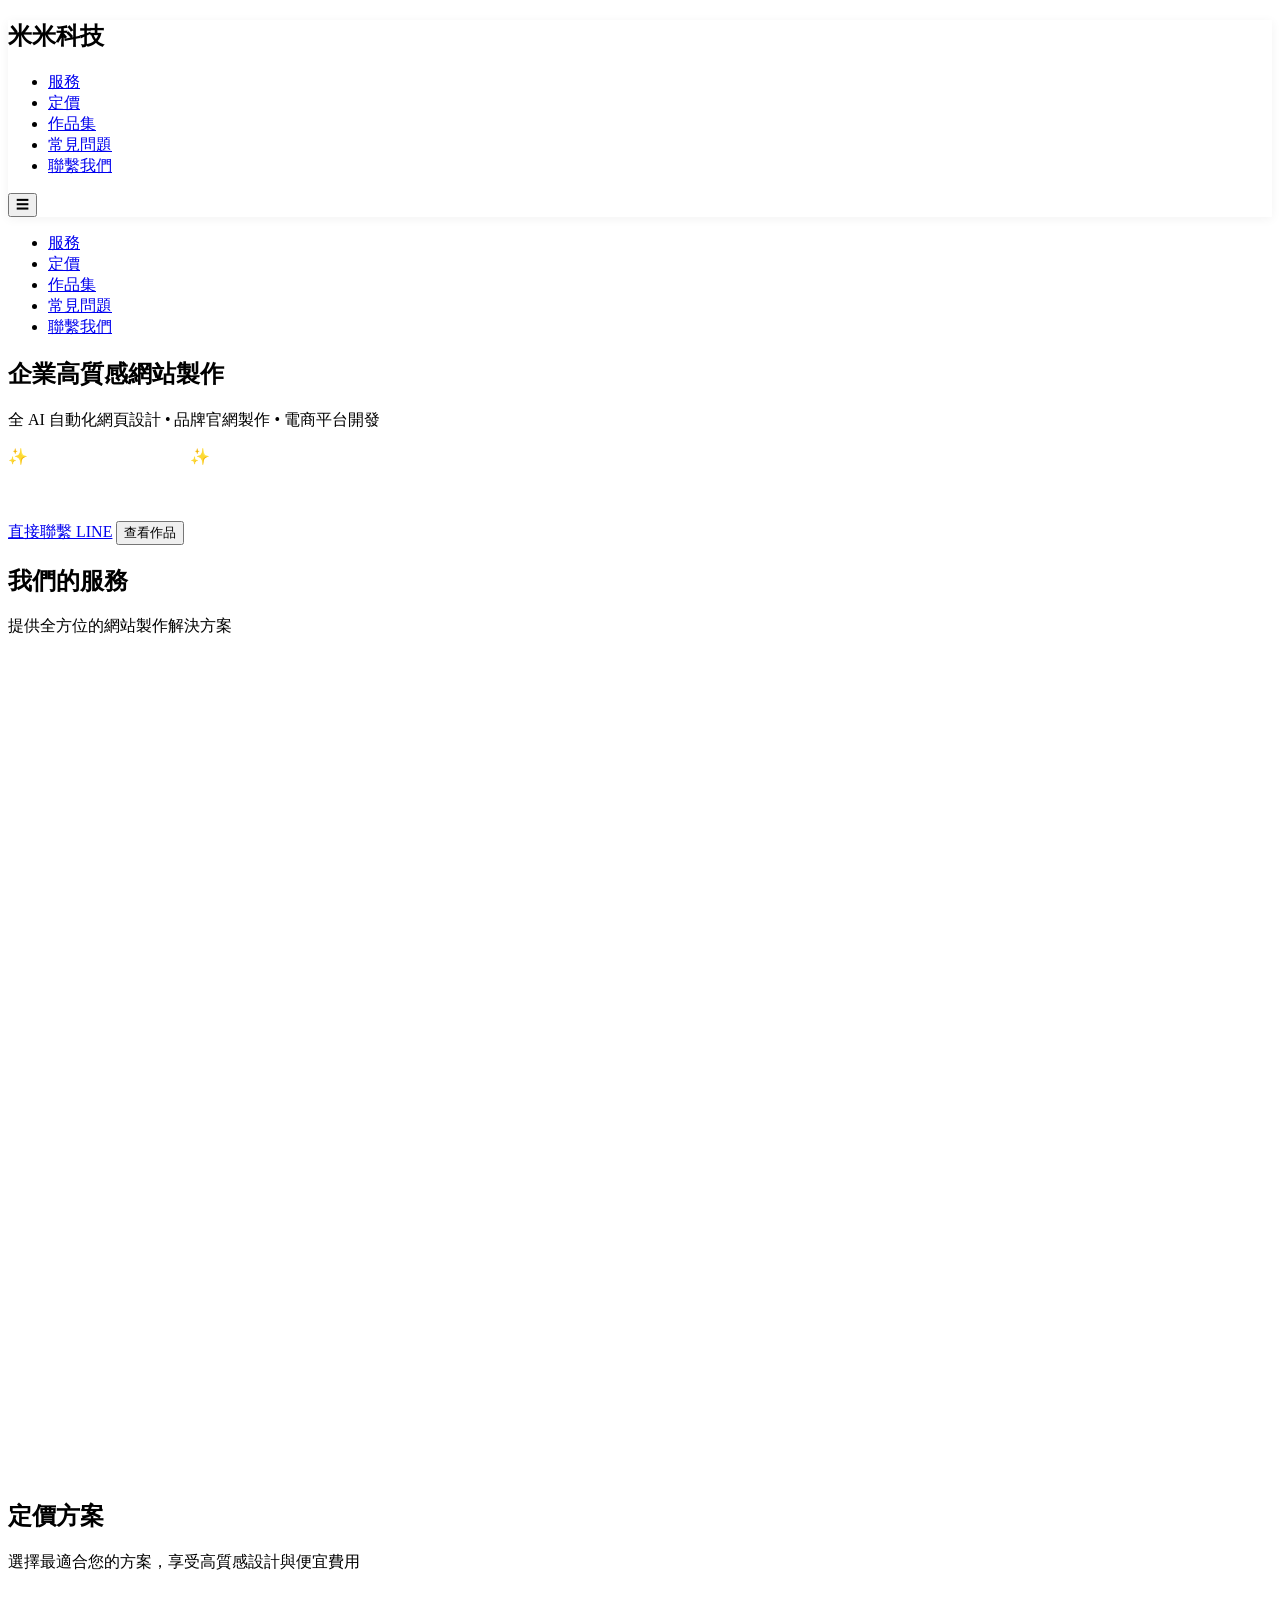
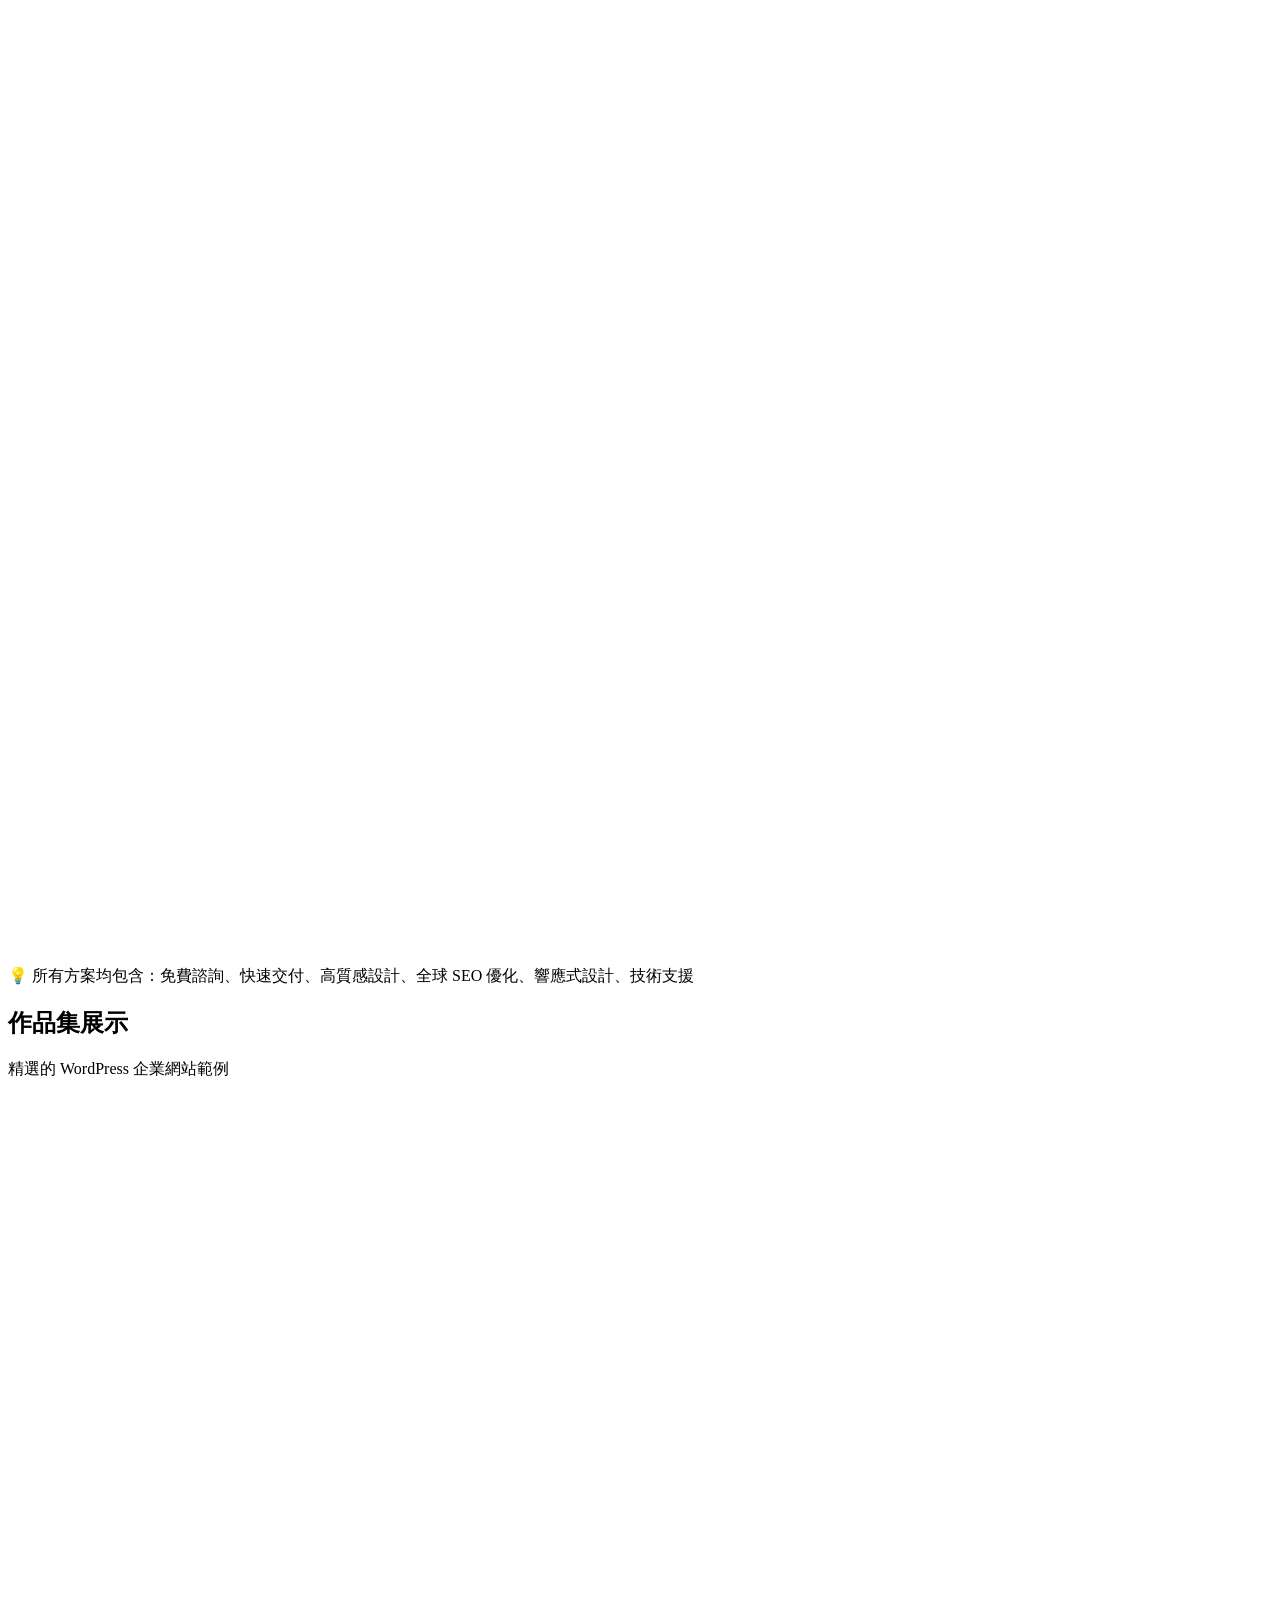
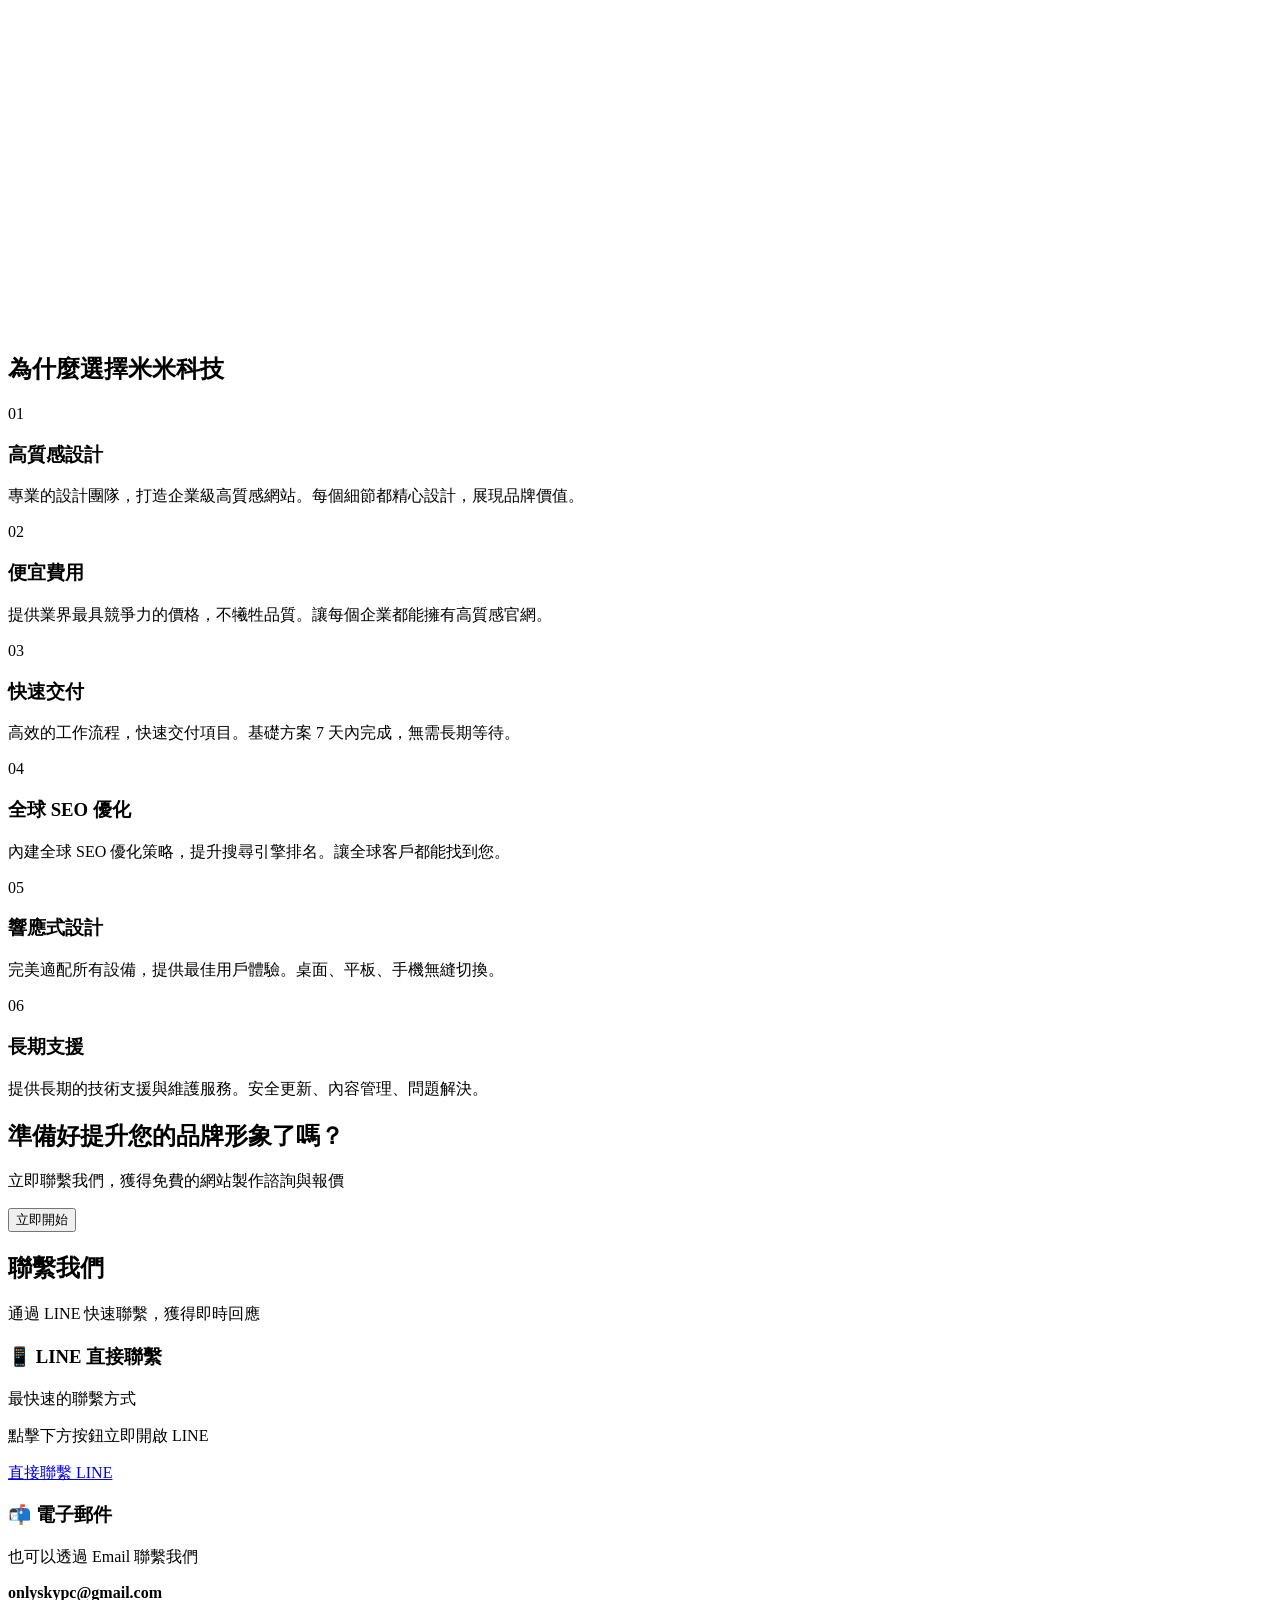
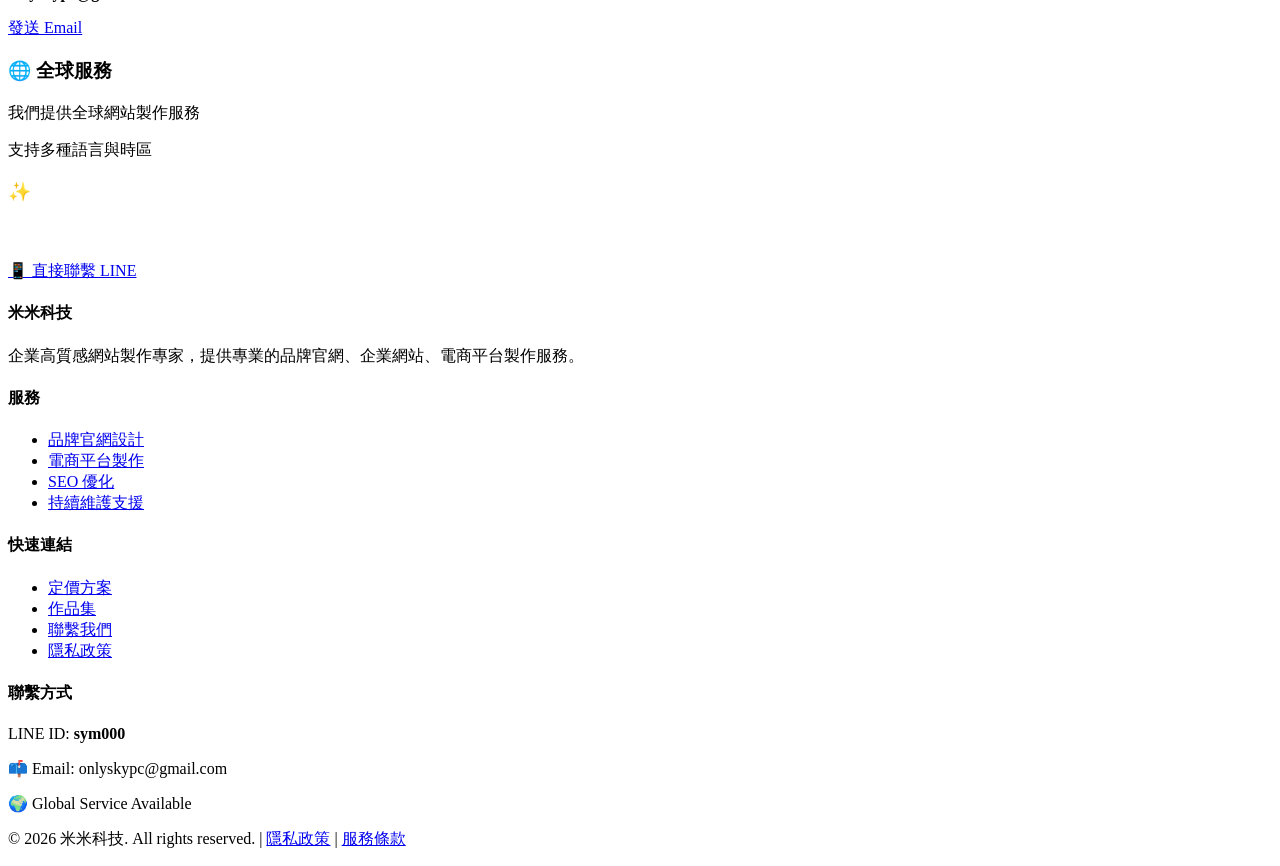
==== commit d6c978ae: "Update index.html" ====
--- a/index.html
+++ b/index.html
@@ -232,294 +232,6 @@
     <link rel="preconnect" href="https://fonts.googleapis.com">
     <link rel="preconnect" href="https://fonts.gstatic.com" crossorigin>
     
-    <style>
-        * {
-            margin: 0;
-            padding: 0;
-            box-sizing: border-box;
-        }
-
-        body {
-            font-family: "Microsoft JhengHei", "Noto Sans TC", "Segoe UI", Tahoma, Geneva, Verdana, sans-serif;
-            line-height: 1.6;
-            color: #333;
-        }
-
-        /* 導航欄 */
-        nav {
-            background: linear-gradient(135deg, #1e3c72 0%, #2a5298 100%);
-            padding: 1rem 2rem;
-            position: sticky;
-            top: 0;
-            z-index: 1000;
-            box-shadow: 0 2px 10px rgba(0,0,0,0.1);
-        }
-
-        nav .container {
-            max-width: 1200px;
-            margin: 0 auto;
-            display: flex;
-            justify-content: space-between;
-            align-items: center;
-        }
-
-        nav .logo {
-            font-size: 1.5rem;
-            font-weight: bold;
-            color: white;
-        }
-
-        nav ul {
-            list-style: none;
-            display: flex;
-            gap: 2rem;
-        }
-
-        nav a {
-            color: white;
-            text-decoration: none;
-            transition: color 0.3s;
-        }
-
-        nav a:hover {
-            color: #ff9500;
-        }
-
-        /* 英雄區塊 */
-        .hero {
-            background: linear-gradient(135deg, #667eea 0%, #764ba2 100%);
-            color: white;
-            padding: 6rem 2rem;
-            text-align: center;
-            background-image: url('https://images.unsplash.com/photo-1552664730-d307ca884978?w=1200&h=600&fit=crop&q=80');
-            background-size: cover;
-            background-position: center;
-            position: relative;
-        }
-
-        .hero::before {
-            content: '';
-            position: absolute;
-            top: 0;
-            left: 0;
-            right: 0;
-            bottom: 0;
-            background: rgba(0,0,0,0.5);
-            z-index: 1;
-        }
-
-        .hero .container {
-            max-width: 1200px;
-            margin: 0 auto;
-            position: relative;
-            z-index: 2;
-        }
-
-        .hero h1 {
-            font-size: 3rem;
-            margin-bottom: 1rem;
-            font-weight: 700;
-        }
-
-        .hero p {
-            font-size: 1.2rem;
-            margin-bottom: 2rem;
-            line-height: 1.8;
-        }
-
-        .hero-description {
-            color: white;
-            font-weight: 600;
-            font-size: 1.1rem;
-            margin: 1rem 0;
-        }
-
-        .hero-description-sub {
-            color: white;
-            font-size: 1rem;
-            margin: 1rem 0;
-        }
-
-        /* 按鈕 */
-        .btn {
-            display: inline-block;
-            padding: 0.8rem 2rem;
-            background: #ff9500;
-            color: white;
-            text-decoration: none;
-            border-radius: 5px;
-            transition: background 0.3s;
-            border: none;
-            cursor: pointer;
-            font-size: 1rem;
-            font-weight: 600;
-        }
-
-        .btn:hover {
-            background: #e68a00;
-            transform: translateY(-2px);
-        }
-
-        /* 容器 */
-        .container {
-            max-width: 1200px;
-            margin: 0 auto;
-            padding: 0 2rem;
-        }
-
-        /* 區塊 */
-        section {
-            padding: 4rem 2rem;
-        }
-
-        section h2 {
-            font-size: 2.5rem;
-            text-align: center;
-            margin-bottom: 3rem;
-            color: #1e3c72;
-        }
-
-        section p {
-            text-align: center;
-            color: #666;
-            margin-bottom: 2rem;
-            font-size: 1.1rem;
-        }
-
-        /* 服務卡片 */
-        .services {
-            display: grid;
-            grid-template-columns: repeat(auto-fit, minmax(300px, 1fr));
-            gap: 2rem;
-            margin-bottom: 2rem;
-        }
-
-        .service-card {
-            background: white;
-            padding: 2rem;
-            border-radius: 10px;
-            box-shadow: 0 5px 15px rgba(0,0,0,0.1);
-            transition: transform 0.3s, box-shadow 0.3s;
-            text-align: center;
-        }
-
-        .service-card:hover {
-            transform: translateY(-5px);
-            box-shadow: 0 10px 25px rgba(0,0,0,0.15);
-        }
-
-        .service-card img {
-            width: 100%;
-            height: 200px;
-            object-fit: cover;
-            border-radius: 8px;
-            margin-bottom: 1rem;
-        }
-
-        .service-card h3 {
-            color: #1e3c72;
-            margin-bottom: 1rem;
-            font-size: 1.3rem;
-        }
-
-        .service-card p {
-            color: #666;
-            text-align: center;
-            margin-bottom: 1rem;
-        }
-
-        /* 定價表 */
-        .pricing-table {
-            display: grid;
-            grid-template-columns: repeat(auto-fit, minmax(280px, 1fr));
-            gap: 2rem;
-            margin-bottom: 2rem;
-        }
-
-        .price-card {
-            background: white;
-            border: 2px solid #e0e0e0;
-            border-radius: 10px;
-            padding: 2rem;
-            text-align: center;
-            transition: border-color 0.3s, transform 0.3s;
-        }
-
-        .price-card:hover {
-            border-color: #ff9500;
-            transform: scale(1.05);
-        }
-
-        .price-card h3 {
-            color: #1e3c72;
-            font-size: 1.5rem;
-            margin-bottom: 1rem;
-        }
-
-        .price-card .price {
-            font-size: 2.5rem;
-            color: #ff9500;
-            font-weight: bold;
-            margin: 1rem 0;
-        }
-
-        .price-card ul {
-            list-style: none;
-            margin: 1.5rem 0;
-            text-align: left;
-        }
-
-        .price-card li {
-            padding: 0.5rem 0;
-            color: #666;
-            border-bottom: 1px solid #f0f0f0;
-        }
-
-        /* 頁尾 */
-        footer {
-            background: linear-gradient(135deg, #1e3c72 0%, #2a5298 100%);
-            color: white;
-            padding: 3rem 2rem;
-            text-align: center;
-        }
-
-        footer a {
-            color: #ff9500;
-            text-decoration: none;
-        }
-
-        footer a:hover {
-            text-decoration: underline;
-        }
-
-        /* 響應式設計 */
-        @media (max-width: 768px) {
-            nav ul {
-                flex-direction: column;
-                gap: 1rem;
-            }
-
-            .hero h1 {
-                font-size: 2rem;
-            }
-
-            .hero p {
-                font-size: 1rem;
-            }
-
-            section h2 {
-                font-size: 1.8rem;
-            }
-
-            .services {
-                grid-template-columns: 1fr;
-            }
-
-            .pricing-table {
-                grid-template-columns: 1fr;
-            }
-        }
-    </style>
 </head>
 <body>
     <!-- Navigation -->
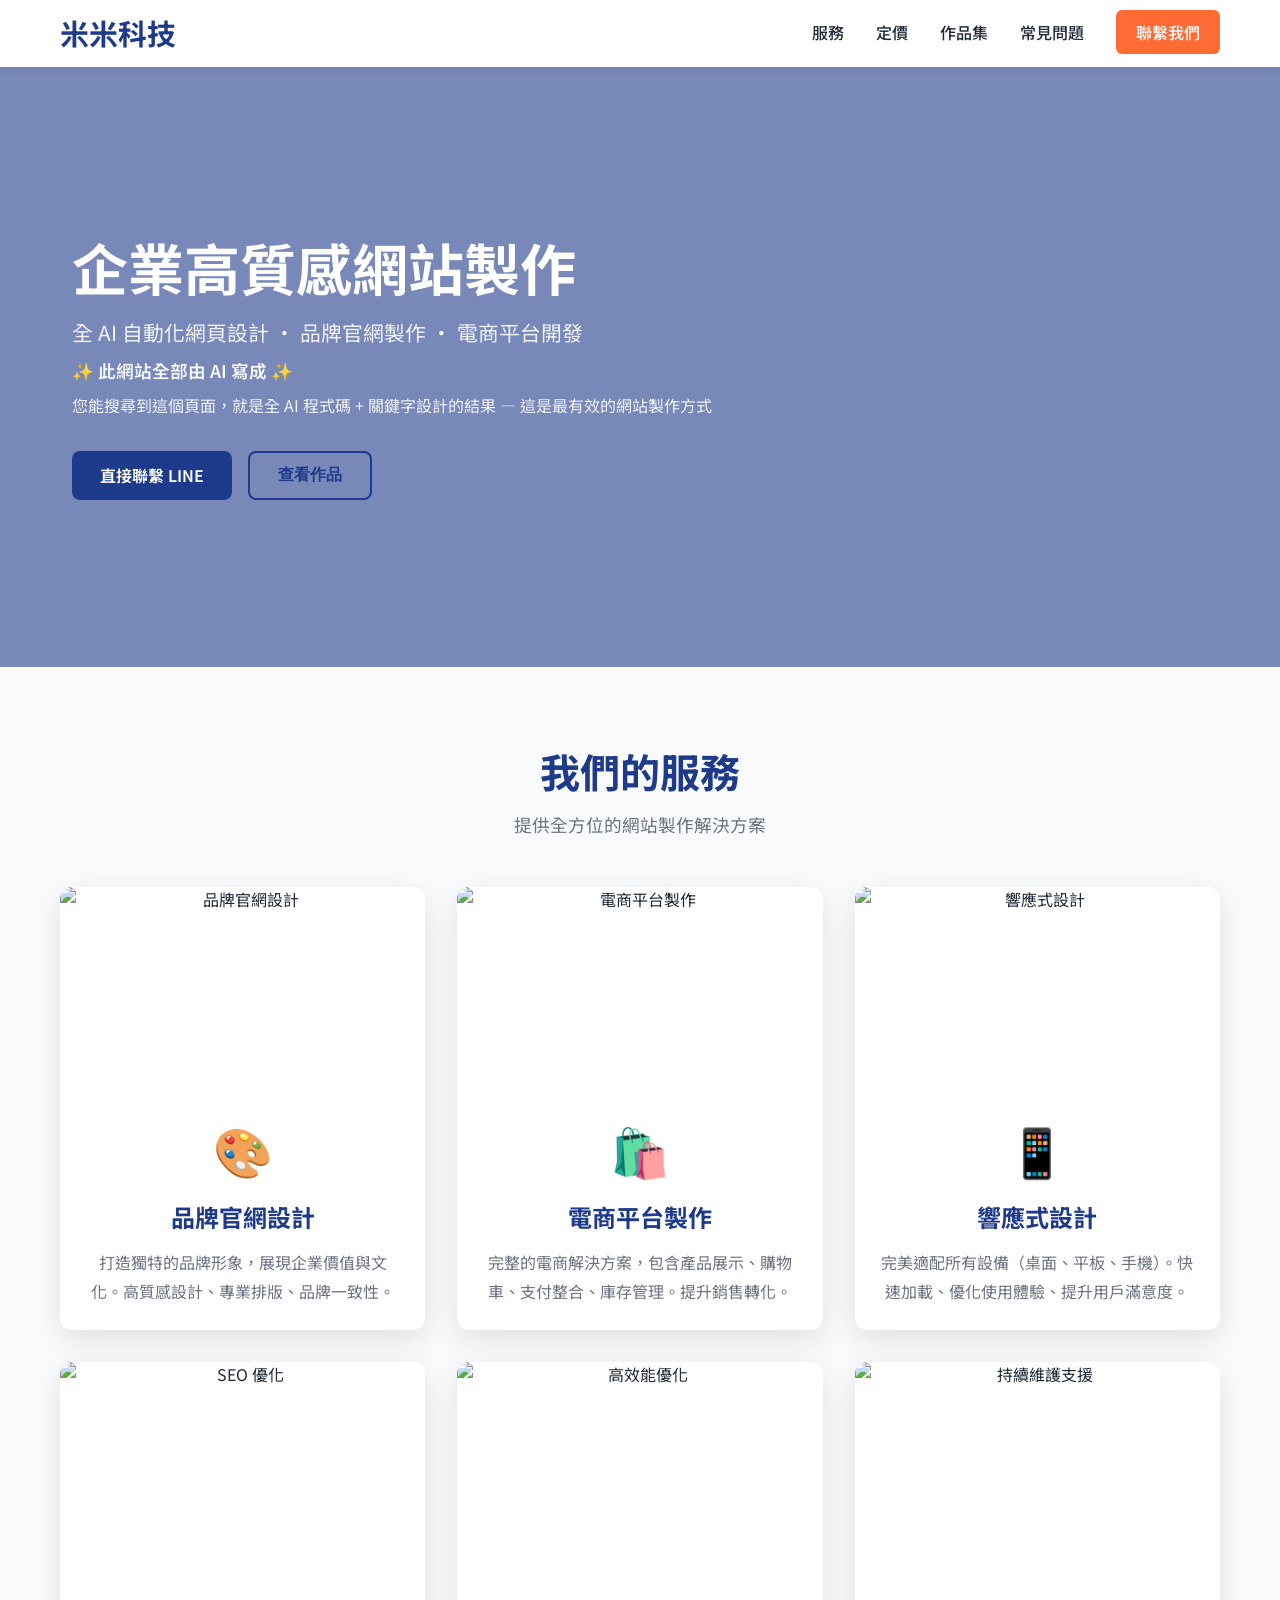
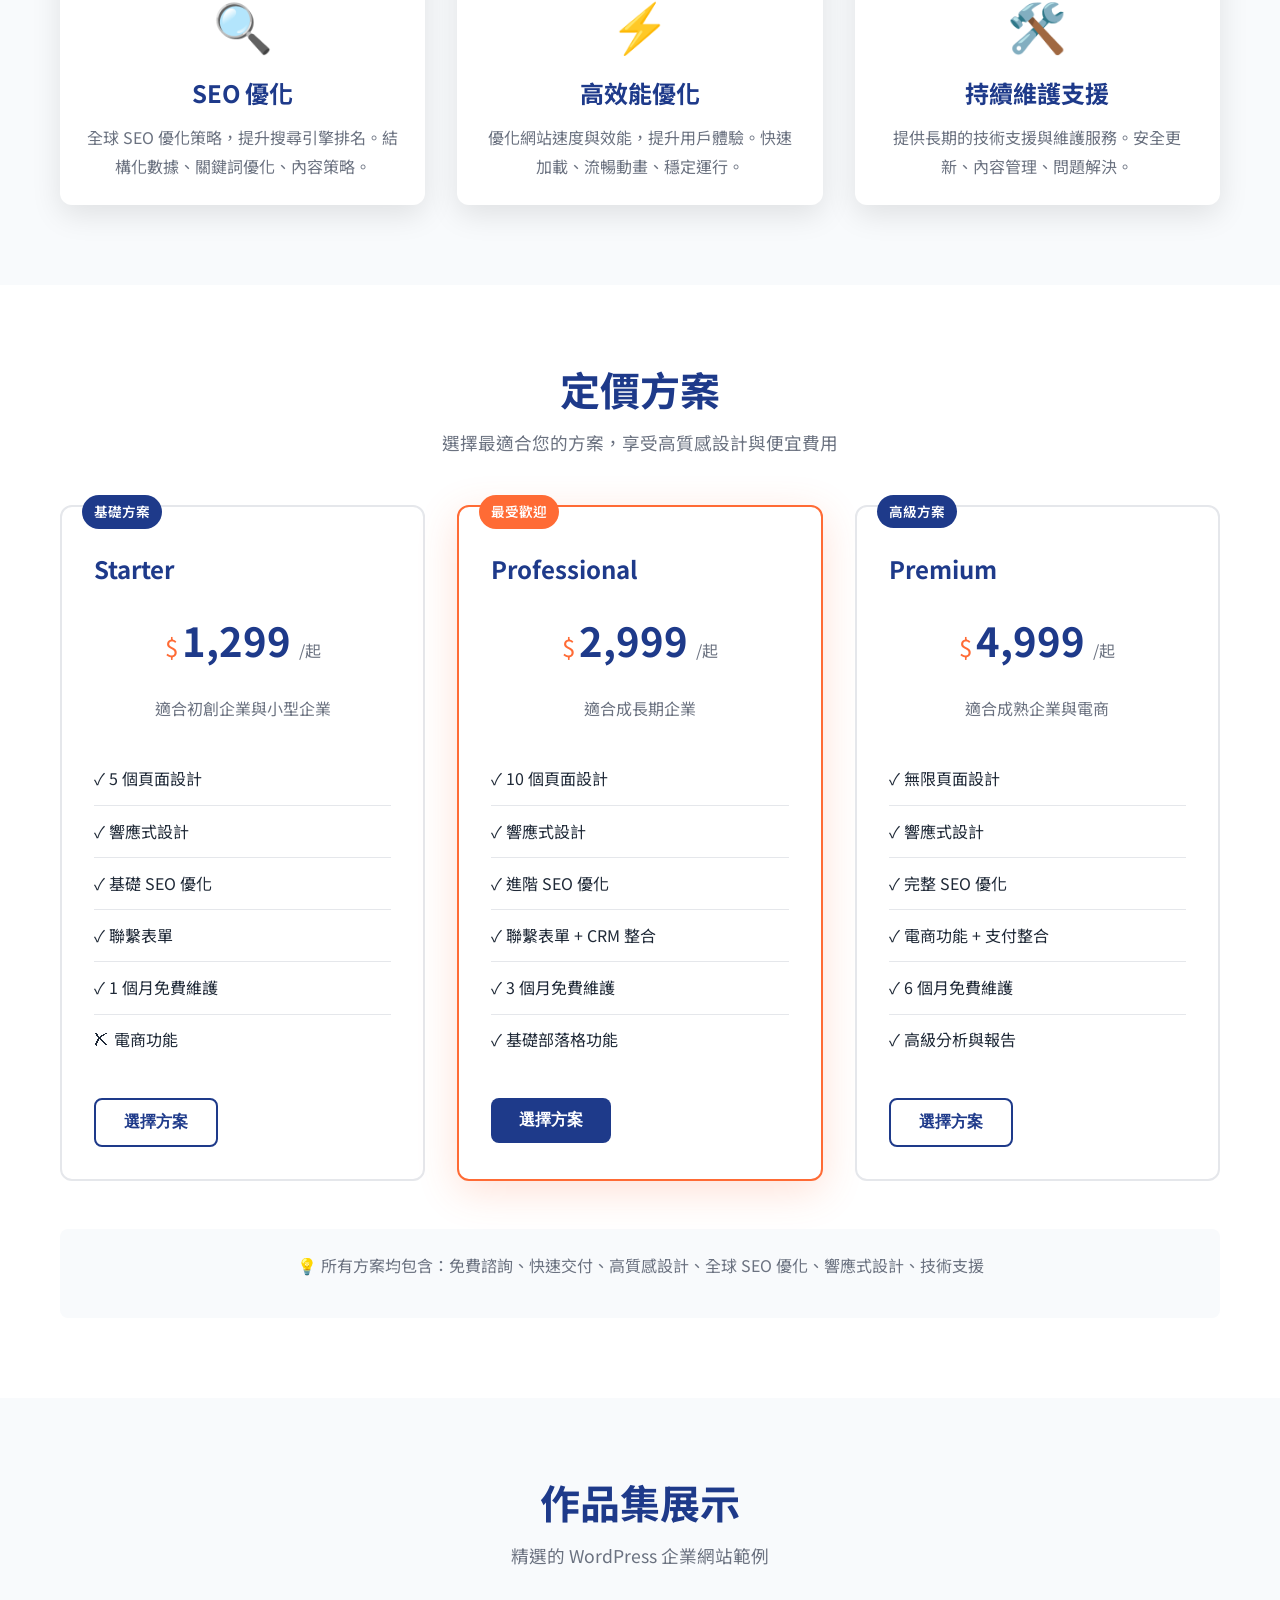
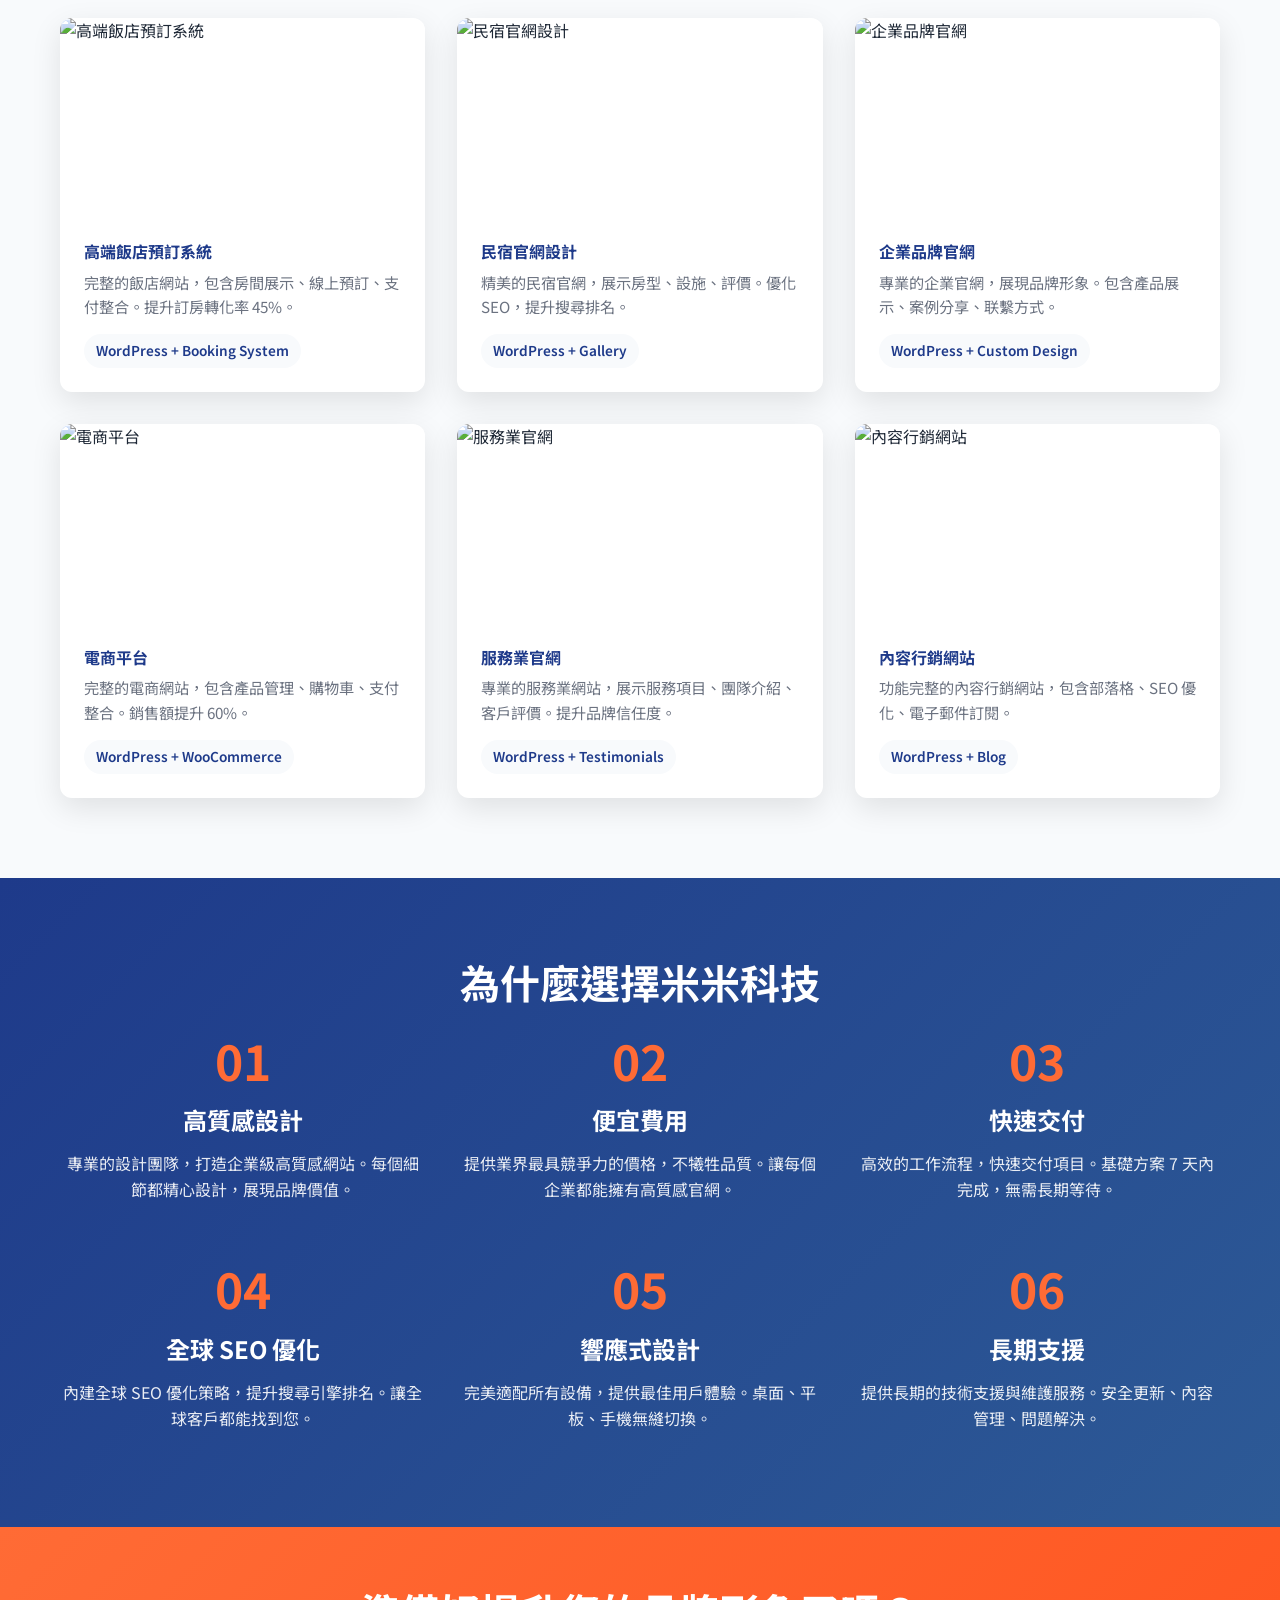
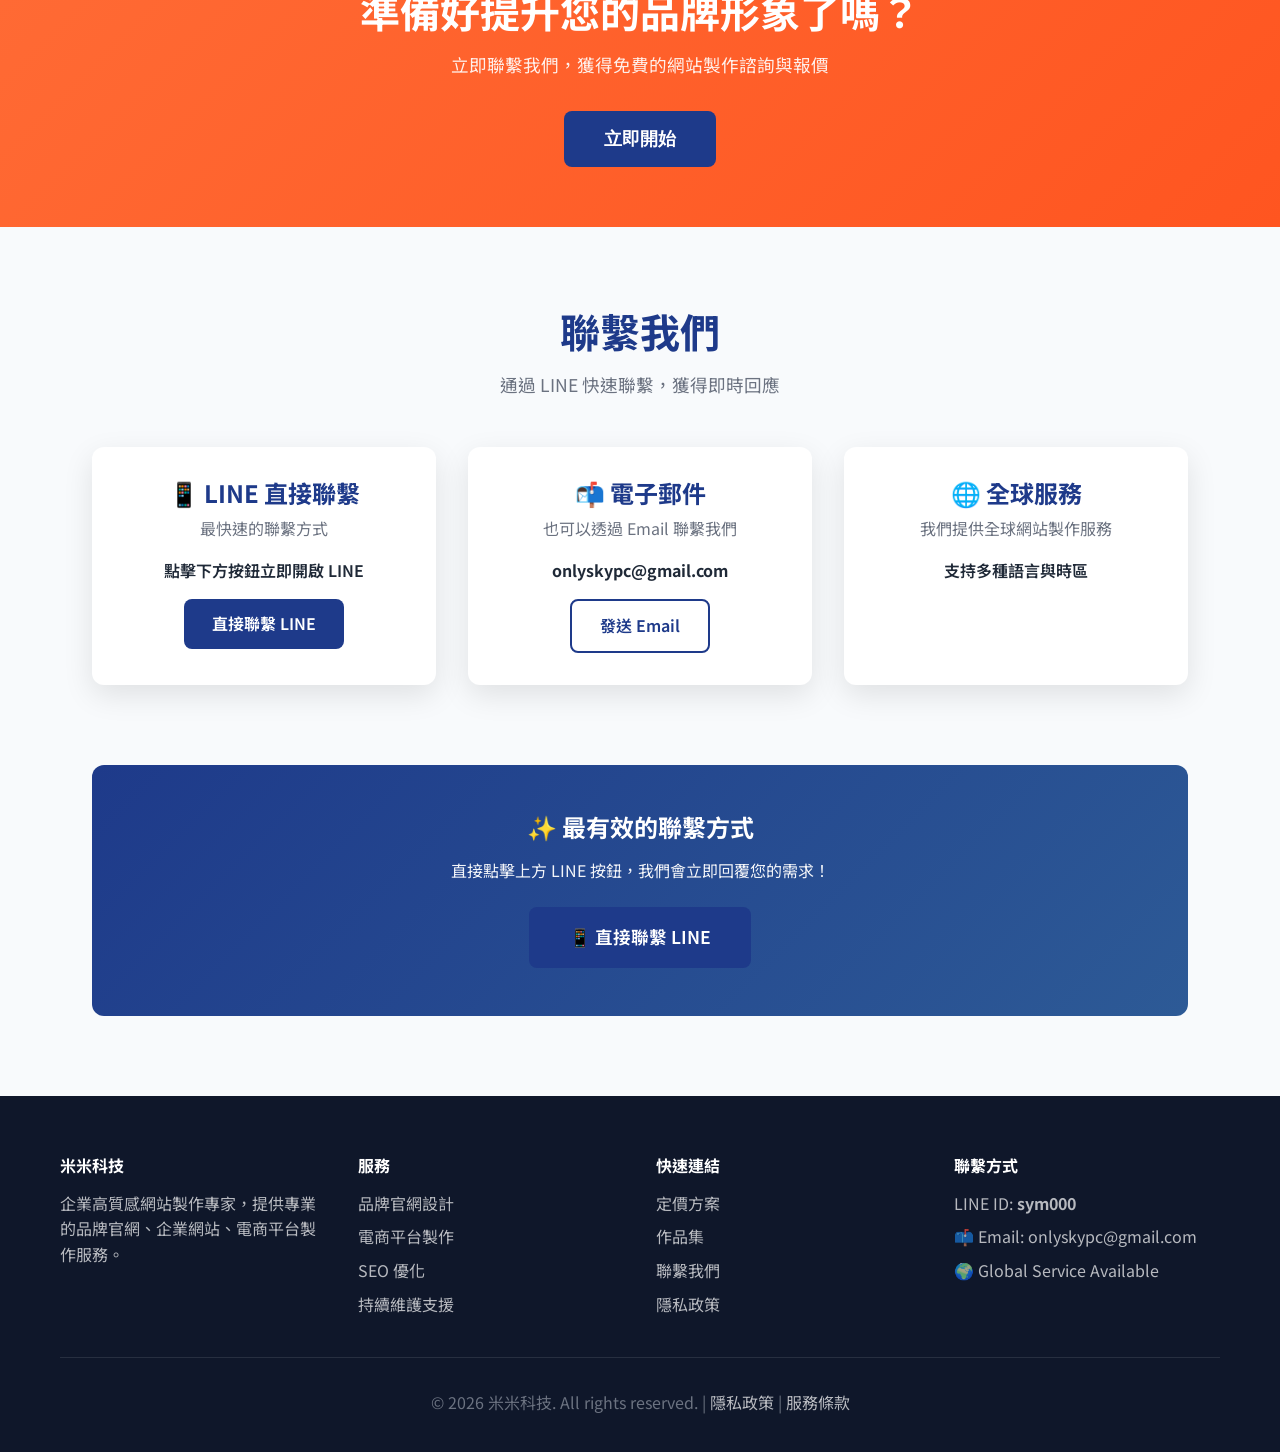
==== commit 9bec05ef: "Update index.html" ====
--- a/index.html
+++ b/index.html
@@ -1,5 +1,7 @@
 <!DOCTYPE html>
 <html lang="zh-TW">
+        <link href="https://fonts.googleapis.com/css2?family=Noto+Sans+TC:wght@400;500;700&display=swap" rel="stylesheet">
+    <link rel="stylesheet" href="styles.css">
 <head>
     <meta http-equiv="Cache-Control" content="no-cache, no-store, must-revalidate">
 <meta http-equiv="Pragma" content="no-cache">
--- a/styles.css
+++ b/styles.css
@@ -0,0 +1,983 @@
+/* ============================================
+   米米科技官網 - 完整 CSS 樣式
+   ============================================ */
+
+/* Root Variables */
+:root {
+    --primary-color: #1E3A8A;
+    --secondary-color: #FF6B35;
+    --accent-color: #10B981;
+    --dark-bg: #0F172A;
+    --light-bg: #F8FAFC;
+    --text-dark: #1F2937;
+    --text-light: #6B7280;
+    --border-color: #E5E7EB;
+    --shadow: 0 10px 30px rgba(0, 0, 0, 0.1);
+    --shadow-lg: 0 20px 50px rgba(0, 0, 0, 0.15);
+}
+
+/* Reset & Base Styles */
+* {
+    margin: 0;
+    padding: 0;
+    box-sizing: border-box;
+}
+
+html {
+    scroll-behavior: smooth;
+}
+
+body {
+    font-family: 'Microsoft JhengHei', 'Noto Sans TC', 'Segoe UI', Tahoma, Geneva, Verdana, sans-serif;
+    color: var(--text-dark);
+    line-height: 1.6;
+    background-color: #FFFFFF;
+}
+
+.container {
+    max-width: 1200px;
+    margin: 0 auto;
+    padding: 0 20px;
+}
+
+/* Typography */
+h1, h2, h3, h4, h5, h6 {
+    font-weight: 700;
+    line-height: 1.2;
+}
+
+h2 {
+    font-size: 2.5rem;
+    margin-bottom: 1rem;
+}
+
+h3 {
+    font-size: 1.5rem;
+    margin-bottom: 0.8rem;
+}
+
+p {
+    color: var(--text-light);
+    margin-bottom: 1rem;
+}
+
+a {
+    color: var(--primary-color);
+    text-decoration: none;
+    transition: color 0.3s ease;
+}
+
+a:hover {
+    color: var(--secondary-color);
+}
+
+/* Buttons */
+.btn {
+    padding: 12px 28px;
+    border: none;
+    border-radius: 8px;
+    font-size: 1rem;
+    font-weight: 600;
+    cursor: pointer;
+    transition: all 0.3s ease;
+    display: inline-block;
+    text-align: center;
+}
+
+.btn-primary {
+    background-color: var(--primary-color);
+    color: white;
+    text-decoration: none;
+}
+
+.btn-primary:hover {
+    background-color: #1E40AF;
+    transform: translateY(-2px);
+    box-shadow: 0 10px 25px rgba(30, 58, 138, 0.3);
+}
+
+.btn-secondary {
+    background-color: transparent;
+    color: var(--primary-color);
+    border: 2px solid var(--primary-color);
+}
+
+.btn-secondary:hover {
+    background-color: var(--primary-color);
+    color: white;
+}
+
+.btn-outline {
+    background-color: transparent;
+    color: var(--primary-color);
+    border: 2px solid var(--primary-color);
+}
+
+.btn-outline:hover {
+    background-color: var(--primary-color);
+    color: white;
+}
+
+.btn-large {
+    padding: 16px 40px;
+    font-size: 1.1rem;
+    display: inline-block;
+}
+
+.btn-block {
+    width: 100%;
+}
+
+/* Navigation */
+.navbar {
+    background-color: white;
+    box-shadow: 0 2px 10px rgba(0, 0, 0, 0.05);
+    position: sticky;
+    top: 0;
+    z-index: 1000;
+}
+
+.nav-content {
+    display: flex;
+    justify-content: space-between;
+    align-items: center;
+    padding: 1rem 0;
+}
+
+.logo h1 {
+    font-size: 1.8rem;
+    color: var(--primary-color);
+    margin: 0;
+}
+
+.nav-links {
+    display: flex;
+    list-style: none;
+    gap: 2rem;
+    align-items: center;
+}
+
+.nav-links a {
+    color: var(--text-dark);
+    font-weight: 500;
+    transition: color 0.3s ease;
+}
+
+.nav-links a:hover {
+    color: var(--primary-color);
+}
+
+.nav-links .cta-btn {
+    background-color: var(--secondary-color);
+    color: white;
+    padding: 10px 20px;
+    border-radius: 6px;
+    transition: all 0.3s ease;
+}
+
+.nav-links .cta-btn:hover {
+    background-color: #FF5520;
+    transform: translateY(-2px);
+}
+
+.mobile-menu-btn {
+    display: none;
+    background: none;
+    border: none;
+    font-size: 1.5rem;
+    cursor: pointer;
+    color: var(--primary-color);
+}
+
+.mobile-menu {
+    display: none;
+    background-color: white;
+    padding: 1rem;
+    box-shadow: 0 5px 15px rgba(0, 0, 0, 0.1);
+}
+
+.mobile-menu ul {
+    list-style: none;
+    display: flex;
+    flex-direction: column;
+    gap: 1rem;
+}
+
+.mobile-menu a {
+    color: var(--text-dark);
+    font-weight: 500;
+}
+
+/* Hero Section */
+.hero {
+    background: linear-gradient(135deg, rgba(30, 58, 138, 0.85) 0%, rgba(45, 90, 150, 0.85) 100%), center/cover no-repeat;
+    color: white;
+    padding: 100px 0;
+    position: relative;
+    overflow: hidden;
+    display: flex;
+    align-items: center;
+    min-height: 600px;
+}
+
+.hero-overlay {
+    position: absolute;
+    top: 0;
+    left: 0;
+    right: 0;
+    bottom: 0;
+    background: rgba(30, 58, 138, 0.6);
+    z-index: 1;
+}
+
+.hero-content {
+    position: relative;
+    z-index: 2;
+}
+
+.hero-content {
+    flex: 1;
+    z-index: 2;
+    animation: fadeInUp 1s ease;
+    max-width: 1200px;
+    margin: 0 auto;
+    width: 100%;
+    padding: 0 2rem;
+}
+
+.hero-title {
+    font-size: 3.5rem;
+    margin-bottom: 1rem;
+    line-height: 1.2;
+}
+
+.hero-subtitle {
+    font-size: 1.3rem;
+    margin-bottom: 0.5rem;
+    color: rgba(255, 255, 255, 0.9);
+}
+
+.hero-description {
+    font-size: 1.1rem;
+    margin-bottom: 0.5rem;
+    opacity: 0.95;
+}
+
+.hero-description-sub {
+    font-size: 1rem;
+    margin-bottom: 2rem;
+    opacity: 0.9;
+    line-height: 1.6;
+}
+
+.hero-cta {
+    display: flex;
+    gap: 1rem;
+    flex-wrap: wrap;
+}
+
+.hero-visual {
+    flex: 1;
+    position: relative;
+    height: 400px;
+}
+
+.hero-shape {
+    position: absolute;
+    border-radius: 50%;
+    opacity: 0.1;
+}
+
+.shape-1 {
+    width: 300px;
+    height: 300px;
+    background-color: white;
+    top: 50px;
+    right: 50px;
+    animation: float 6s ease-in-out infinite;
+}
+
+.shape-2 {
+    width: 200px;
+    height: 200px;
+    background-color: white;
+    bottom: 50px;
+    right: 200px;
+    animation: float 8s ease-in-out infinite 1s;
+}
+
+.shape-3 {
+    width: 150px;
+    height: 150px;
+    background-color: white;
+    top: 100px;
+    right: 100px;
+    animation: float 7s ease-in-out infinite 2s;
+}
+
+/* Animations */
+@keyframes fadeInUp {
+    from {
+        opacity: 0;
+        transform: translateY(30px);
+    }
+    to {
+        opacity: 1;
+        transform: translateY(0);
+    }
+}
+
+@keyframes float {
+    0%, 100% {
+        transform: translateY(0px);
+    }
+    50% {
+        transform: translateY(-20px);
+    }
+}
+
+@keyframes slideInLeft {
+    from {
+        opacity: 0;
+        transform: translateX(-30px);
+    }
+    to {
+        opacity: 1;
+        transform: translateX(0);
+    }
+}
+
+@keyframes slideInRight {
+    from {
+        opacity: 0;
+        transform: translateX(30px);
+    }
+    to {
+        opacity: 1;
+        transform: translateX(0);
+    }
+}
+
+/* Section Styles */
+section {
+    padding: 80px 0;
+}
+
+.section-title {
+    font-size: 2.5rem;
+    text-align: center;
+    margin-bottom: 1rem;
+    color: var(--primary-color);
+}
+
+.section-subtitle {
+    text-align: center;
+    font-size: 1.1rem;
+    color: var(--text-light);
+    margin-bottom: 3rem;
+}
+
+/* Services Section */
+.services {
+    background-color: var(--light-bg);
+}
+
+.services-grid {
+    display: grid;
+    grid-template-columns: repeat(auto-fit, minmax(300px, 1fr));
+    gap: 2rem;
+}
+
+.service-card {
+    background: white;
+    padding: 0;
+    border-radius: 12px;
+    box-shadow: var(--shadow);
+    transition: all 0.3s ease;
+    text-align: center;
+    overflow: hidden;
+}
+
+.service-card:hover {
+    transform: translateY(-10px);
+    box-shadow: var(--shadow-lg);
+}
+
+.service-image {
+    width: 100%;
+    height: 200px;
+    object-fit: cover;
+    display: block;
+}
+
+.service-icon {
+    font-size: 3rem;
+    margin: 1.5rem 0 0.5rem 0;
+    display: inline-block;
+}
+
+.service-card h3 {
+    color: var(--primary-color);
+    margin: 0.5rem 0 1rem 0;
+    padding: 0 1.5rem;
+}
+
+.service-card p {
+    color: var(--text-light);
+    line-height: 1.8;
+    padding: 0 1.5rem 1.5rem 1.5rem;
+    margin: 0;
+}
+
+/* Pricing Section */
+.pricing {
+    background: white;
+}
+
+.pricing-grid {
+    display: grid;
+    grid-template-columns: repeat(auto-fit, minmax(300px, 1fr));
+    gap: 2rem;
+    margin-bottom: 3rem;
+}
+
+.pricing-card {
+    background: white;
+    border: 2px solid var(--border-color);
+    border-radius: 12px;
+    padding: 2rem;
+    position: relative;
+    transition: all 0.3s ease;
+}
+
+.pricing-card:hover {
+    transform: translateY(-5px);
+    box-shadow: var(--shadow-lg);
+}
+
+.pricing-card.featured {
+    border-color: var(--secondary-color);
+    box-shadow: 0 10px 40px rgba(255, 107, 53, 0.2);
+    transform: scale(1.05);
+}
+
+.pricing-badge {
+    position: absolute;
+    top: -12px;
+    left: 20px;
+    background-color: var(--primary-color);
+    color: white;
+    padding: 6px 12px;
+    border-radius: 20px;
+    font-size: 0.85rem;
+    font-weight: 600;
+}
+
+.pricing-badge.featured-badge {
+    background-color: var(--secondary-color);
+}
+
+.pricing-card h3 {
+    margin-top: 1rem;
+    color: var(--primary-color);
+}
+
+.price {
+    display: flex;
+    align-items: baseline;
+    justify-content: center;
+    margin: 1.5rem 0;
+}
+
+.currency {
+    font-size: 1.5rem;
+    color: var(--secondary-color);
+    margin-right: 0.25rem;
+}
+
+.amount {
+    font-size: 2.5rem;
+    font-weight: 700;
+    color: var(--primary-color);
+}
+
+.period {
+    font-size: 1rem;
+    color: var(--text-light);
+    margin-left: 0.5rem;
+}
+
+.price-description {
+    text-align: center;
+    color: var(--text-light);
+    margin-bottom: 1.5rem;
+}
+
+.features-list {
+    list-style: none;
+    margin: 2rem 0;
+    text-align: left;
+}
+
+.features-list li {
+    padding: 0.8rem 0;
+    border-bottom: 1px solid var(--border-color);
+    color: var(--text-dark);
+}
+
+.features-list li:last-child {
+    border-bottom: none;
+}
+
+.pricing-note {
+    background-color: var(--light-bg);
+    padding: 1.5rem;
+    border-radius: 8px;
+    text-align: center;
+    color: var(--text-dark);
+}
+
+/* Portfolio Section */
+.portfolio {
+    background-color: var(--light-bg);
+}
+
+.portfolio-grid {
+    display: grid;
+    grid-template-columns: repeat(auto-fit, minmax(300px, 1fr));
+    gap: 2rem;
+}
+
+.portfolio-item {
+    background: white;
+    border-radius: 12px;
+    overflow: hidden;
+    box-shadow: var(--shadow);
+    transition: all 0.3s ease;
+}
+
+.portfolio-item:hover {
+    transform: translateY(-10px);
+    box-shadow: var(--shadow-lg);
+}
+
+.portfolio-image {
+    width: 100%;
+    height: 200px;
+    background: linear-gradient(135deg, #667eea 0%, #764ba2 100%);
+}
+
+.portfolio-image-img {
+    width: 100%;
+    height: 200px;
+    object-fit: cover;
+    display: block;
+}
+
+.portfolio-info {
+    padding: 1.5rem;
+}
+
+.portfolio-info h4 {
+    color: var(--primary-color);
+    margin-bottom: 0.5rem;
+}
+
+.portfolio-info p {
+    color: var(--text-light);
+    margin-bottom: 1rem;
+    font-size: 0.95rem;
+}
+
+.portfolio-tag {
+    display: inline-block;
+    background-color: var(--light-bg);
+    color: var(--primary-color);
+    padding: 6px 12px;
+    border-radius: 20px;
+    font-size: 0.85rem;
+    font-weight: 600;
+}
+
+/* Why Us Section */
+.why-us {
+    background: linear-gradient(135deg, var(--primary-color) 0%, #2D5A96 100%);
+    color: white;
+}
+
+.why-us .section-title {
+    color: white;
+}
+
+.why-us-grid {
+    display: grid;
+    grid-template-columns: repeat(auto-fit, minmax(280px, 1fr));
+    gap: 2rem;
+}
+
+.why-us-item {
+    text-align: center;
+}
+
+.why-us-number {
+    font-size: 3rem;
+    font-weight: 700;
+    color: var(--secondary-color);
+    margin-bottom: 0.5rem;
+}
+
+.why-us-item h3 {
+    color: white;
+    margin-bottom: 1rem;
+}
+
+.why-us-item p {
+    color: rgba(255, 255, 255, 0.9);
+}
+
+/* CTA Section */
+.cta-section {
+    background: linear-gradient(135deg, var(--secondary-color) 0%, #FF5520 100%);
+    color: white;
+    text-align: center;
+    padding: 60px 0;
+}
+
+.cta-section h2 {
+    color: white;
+    margin-bottom: 1rem;
+}
+
+.cta-section p {
+    color: rgba(255, 255, 255, 0.9);
+    margin-bottom: 2rem;
+    font-size: 1.1rem;
+}
+
+/* Contact Section */
+.contact {
+    background-color: var(--light-bg);
+}
+
+.contact-content {
+    display: grid;
+    grid-template-columns: 1fr;
+    gap: 3rem;
+    margin-top: 3rem;
+    max-width: 1200px;
+    margin-left: auto;
+    margin-right: auto;
+    padding: 0 2rem;
+}
+
+.contact-info {
+    display: grid;
+    grid-template-columns: repeat(auto-fit, minmax(250px, 1fr));
+    gap: 2rem;
+}
+
+.contact-item {
+    background: white;
+    padding: 2rem;
+    border-radius: 12px;
+    box-shadow: var(--shadow);
+    transition: all 0.3s ease;
+    text-align: center;
+}
+
+.contact-item:hover {
+    transform: translateY(-5px);
+    box-shadow: var(--shadow-lg);
+}
+
+.contact-item h3 {
+    color: var(--primary-color);
+    margin-bottom: 0.5rem;
+}
+
+.contact-detail {
+    color: var(--text-dark);
+    font-weight: 600;
+    margin-top: 0.5rem;
+}
+
+.contact-highlight {
+    background: linear-gradient(135deg, var(--primary-color) 0%, #2D5A96 100%);
+    color: white;
+    padding: 3rem;
+    border-radius: 12px;
+    text-align: center;
+    margin-top: 2rem;
+}
+
+.contact-highlight h3 {
+    color: white;
+    margin-bottom: 1rem;
+}
+
+.contact-highlight p {
+    margin-bottom: 1.5rem;
+    opacity: 0.95;
+}
+
+/* Contact Form */
+.contact-form {
+    background: white;
+    padding: 2rem;
+    border-radius: 12px;
+    box-shadow: var(--shadow);
+}
+
+.form-group {
+    margin-bottom: 1.5rem;
+}
+
+.form-group label {
+    display: block;
+    margin-bottom: 0.5rem;
+    color: var(--text-dark);
+    font-weight: 600;
+}
+
+.form-group input,
+.form-group select,
+.form-group textarea {
+    width: 100%;
+    padding: 12px;
+    border: 1px solid var(--border-color);
+    border-radius: 6px;
+    font-family: inherit;
+    font-size: 1rem;
+    transition: border-color 0.3s ease;
+}
+
+.form-group input:focus,
+.form-group select:focus,
+.form-group textarea:focus {
+    outline: none;
+    border-color: var(--primary-color);
+    box-shadow: 0 0 0 3px rgba(30, 58, 138, 0.1);
+}
+
+/* Footer */
+.footer {
+    background-color: var(--dark-bg);
+    color: white;
+    padding: 60px 0 20px;
+}
+
+.footer-content {
+    display: grid;
+    grid-template-columns: repeat(auto-fit, minmax(250px, 1fr));
+    gap: 2rem;
+    margin-bottom: 2rem;
+}
+
+.footer-section h4 {
+    color: white;
+    margin-bottom: 1rem;
+}
+
+.footer-section p {
+    color: rgba(255, 255, 255, 0.7);
+    margin-bottom: 0.5rem;
+}
+
+.footer-section ul {
+    list-style: none;
+}
+
+.footer-section ul li {
+    margin-bottom: 0.5rem;
+}
+
+.footer-section a {
+    color: rgba(255, 255, 255, 0.7);
+    transition: color 0.3s ease;
+}
+
+.footer-section a:hover {
+    color: white;
+}
+
+.footer-bottom {
+    border-top: 1px solid rgba(255, 255, 255, 0.1);
+    padding-top: 2rem;
+    text-align: center;
+    color: rgba(255, 255, 255, 0.6);
+}
+
+.footer-bottom a {
+    color: rgba(255, 255, 255, 0.7);
+}
+
+/* Image Optimization */
+img {
+    max-width: 100%;
+    height: auto;
+    display: block;
+}
+
+/* Responsive Design */
+@media (max-width: 768px) {
+    .hero-title {
+        font-size: 2rem;
+    }
+
+    .hero-subtitle {
+        font-size: 1rem;
+    }
+
+    .hero {
+        padding: 60px 0;
+        min-height: 400px;
+        background-attachment: scroll;
+    }
+
+    .hero-content {
+        flex: 1;
+        z-index: 2;
+    }
+
+    .hero-cta {
+        flex-direction: column;
+    }
+
+    .hero-cta .btn {
+        width: 100%;
+    }
+
+    .section-title {
+        font-size: 2rem;
+    }
+
+    .nav-links {
+        display: none;
+    }
+
+    .mobile-menu-btn {
+        display: block;
+    }
+
+    .mobile-menu.active {
+        display: block;
+    }
+
+    .contact-content {
+        grid-template-columns: 1fr;
+    }
+
+    .pricing-card.featured {
+        transform: scale(1);
+    }
+
+    .services-grid,
+    .portfolio-grid,
+    .pricing-grid {
+        grid-template-columns: 1fr;
+    }
+
+    .service-image {
+        height: 150px;
+    }
+
+    .portfolio-image-img {
+        height: 150px;
+    }
+
+    section {
+        padding: 60px 0;
+    }
+
+    h2 {
+        font-size: 1.8rem;
+    }
+
+    h3 {
+        font-size: 1.3rem;
+    }
+
+    .btn {
+        padding: 10px 20px;
+        font-size: 0.95rem;
+    }
+}
+
+@media (max-width: 480px) {
+    .hero-title {
+        font-size: 1.5rem;
+    }
+
+    .section-title {
+        font-size: 1.5rem;
+    }
+
+    .nav-links {
+        gap: 1rem;
+    }
+
+    .hero-cta {
+        gap: 0.5rem;
+    }
+
+    .btn {
+        padding: 8px 16px;
+        font-size: 0.9rem;
+    }
+
+    .price {
+        flex-direction: column;
+    }
+
+    .amount {
+        font-size: 2rem;
+    }
+
+    .why-us-grid {
+        grid-template-columns: 1fr;
+    }
+
+    .footer-content {
+        grid-template-columns: 1fr;
+    }
+
+    .service-image,
+    .portfolio-image-img {
+        height: 120px;
+    }
+
+    .service-card h3,
+    .service-card p {
+        padding-left: 1rem;
+        padding-right: 1rem;
+    }
+}
+
+/* Utility Classes */
+.text-center {
+    text-align: center;
+}
+
+.text-primary {
+    color: var(--primary-color);
+}
+
+.text-secondary {
+    color: var(--secondary-color);
+}
+
+.mt-1 { margin-top: 1rem; }
+.mt-2 { margin-top: 2rem; }
+.mt-3 { margin-top: 3rem; }
+
+.mb-1 { margin-bottom: 1rem; }
+.mb-2 { margin-bottom: 2rem; }
+.mb-3 { margin-bottom: 3rem; }
+
+.pt-1 { padding-top: 1rem; }
+.pt-2 { padding-top: 2rem; }
+.pt-3 { padding-top: 3rem; }
+
+.pb-1 { padding-bottom: 1rem; }
+.pb-2 { padding-bottom: 2rem; }
+.pb-3 { padding-bottom: 3rem; }
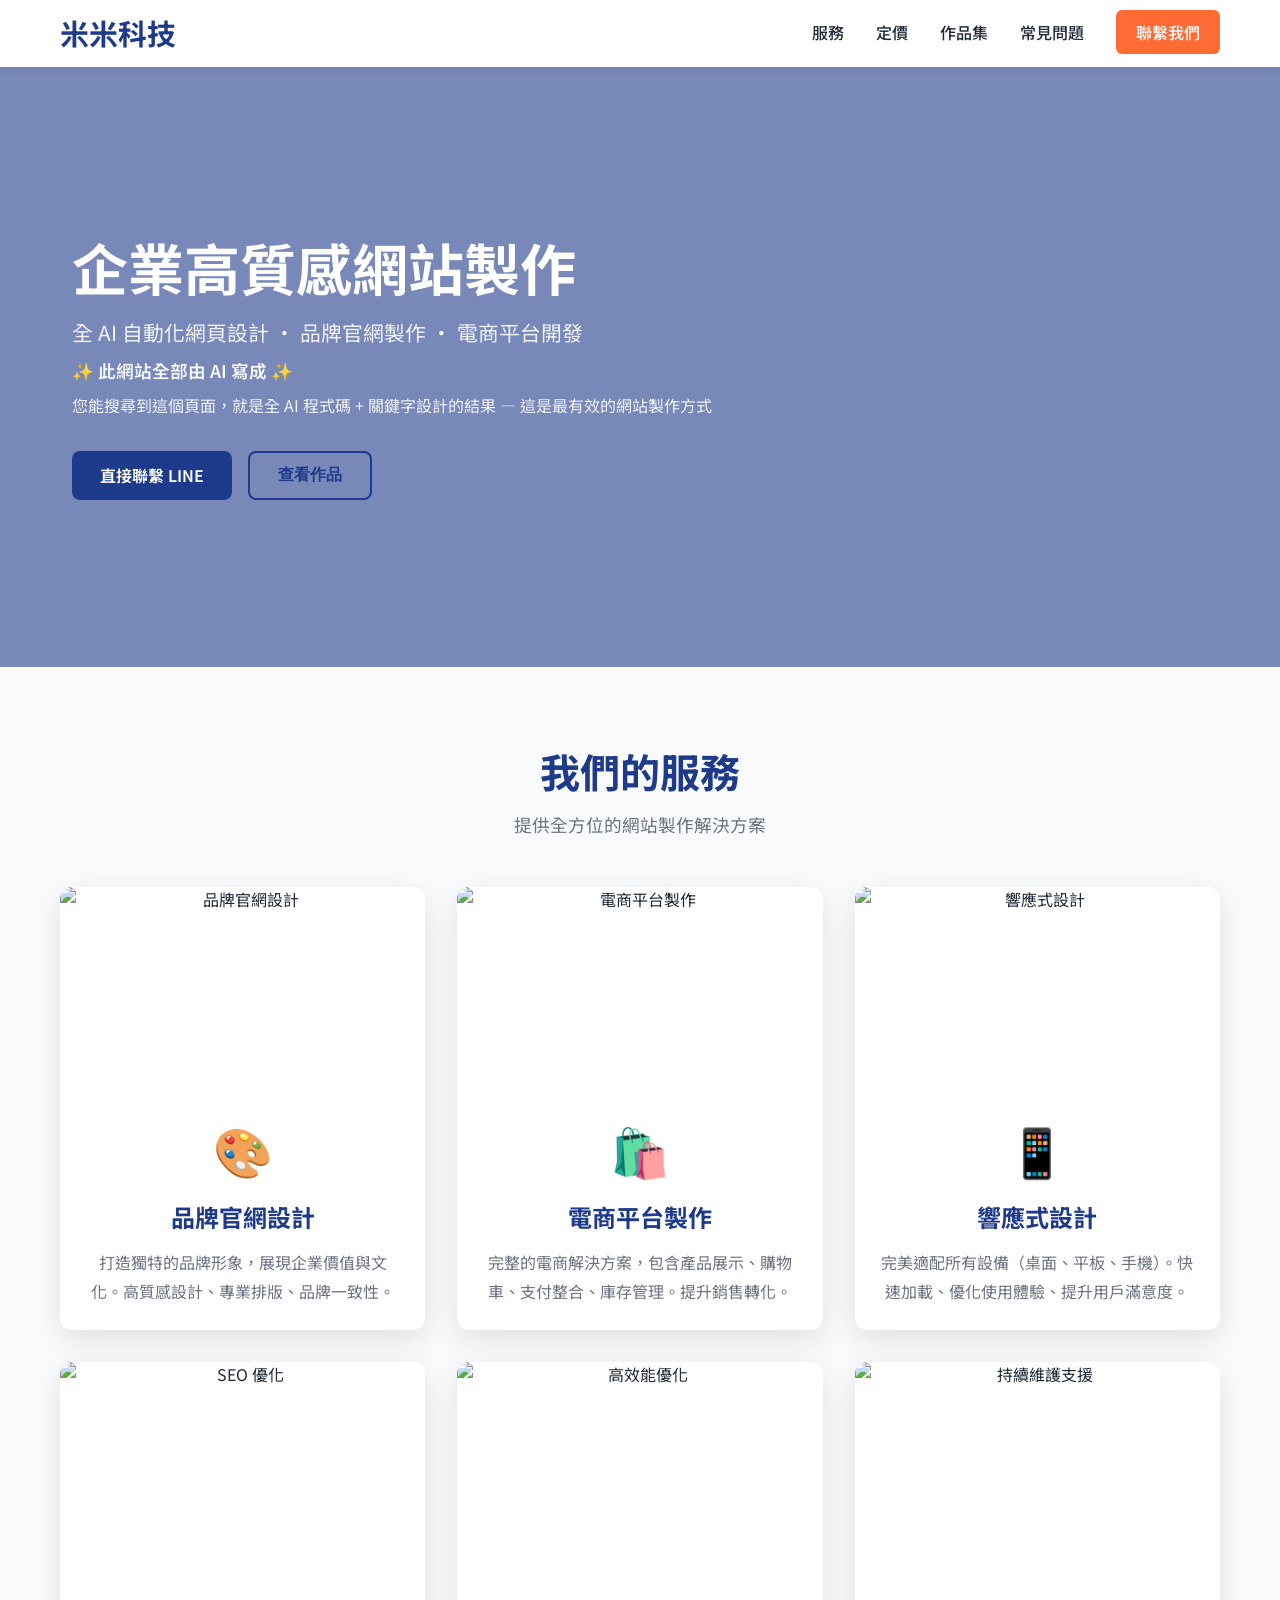
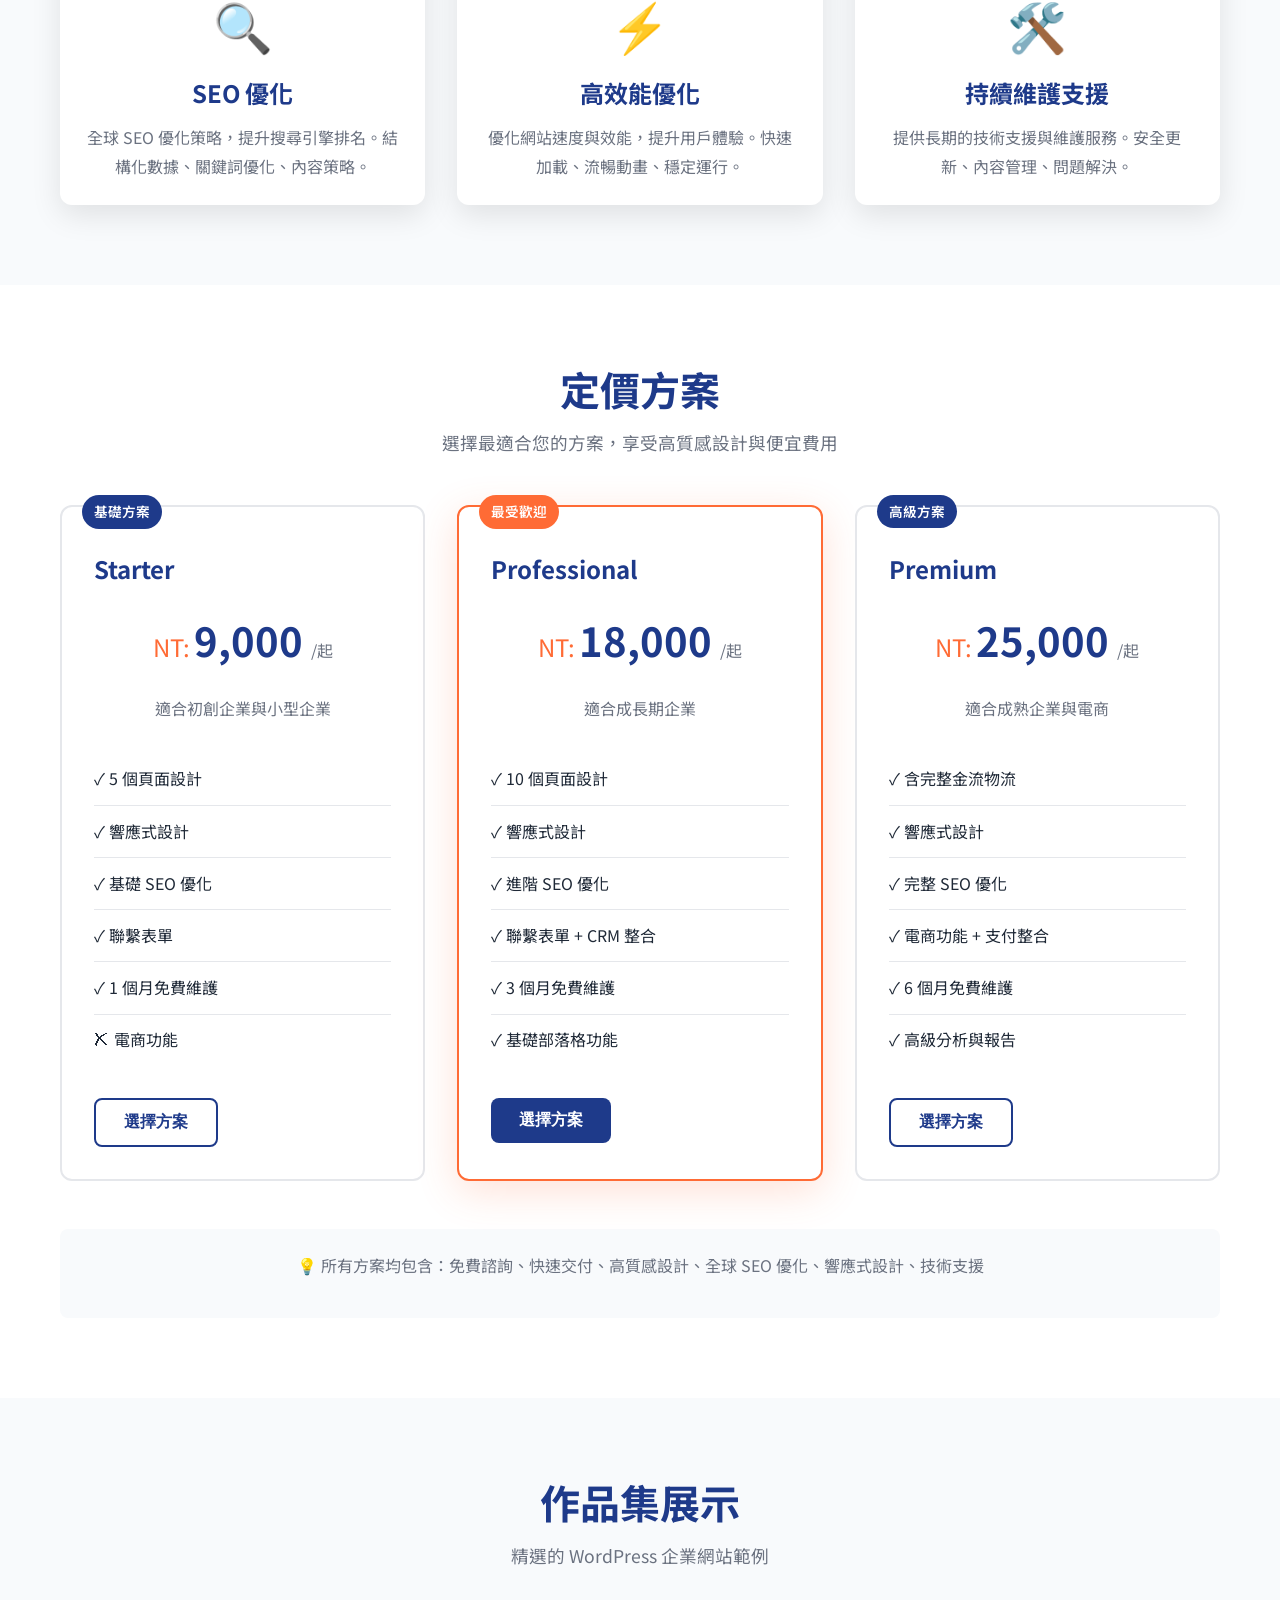
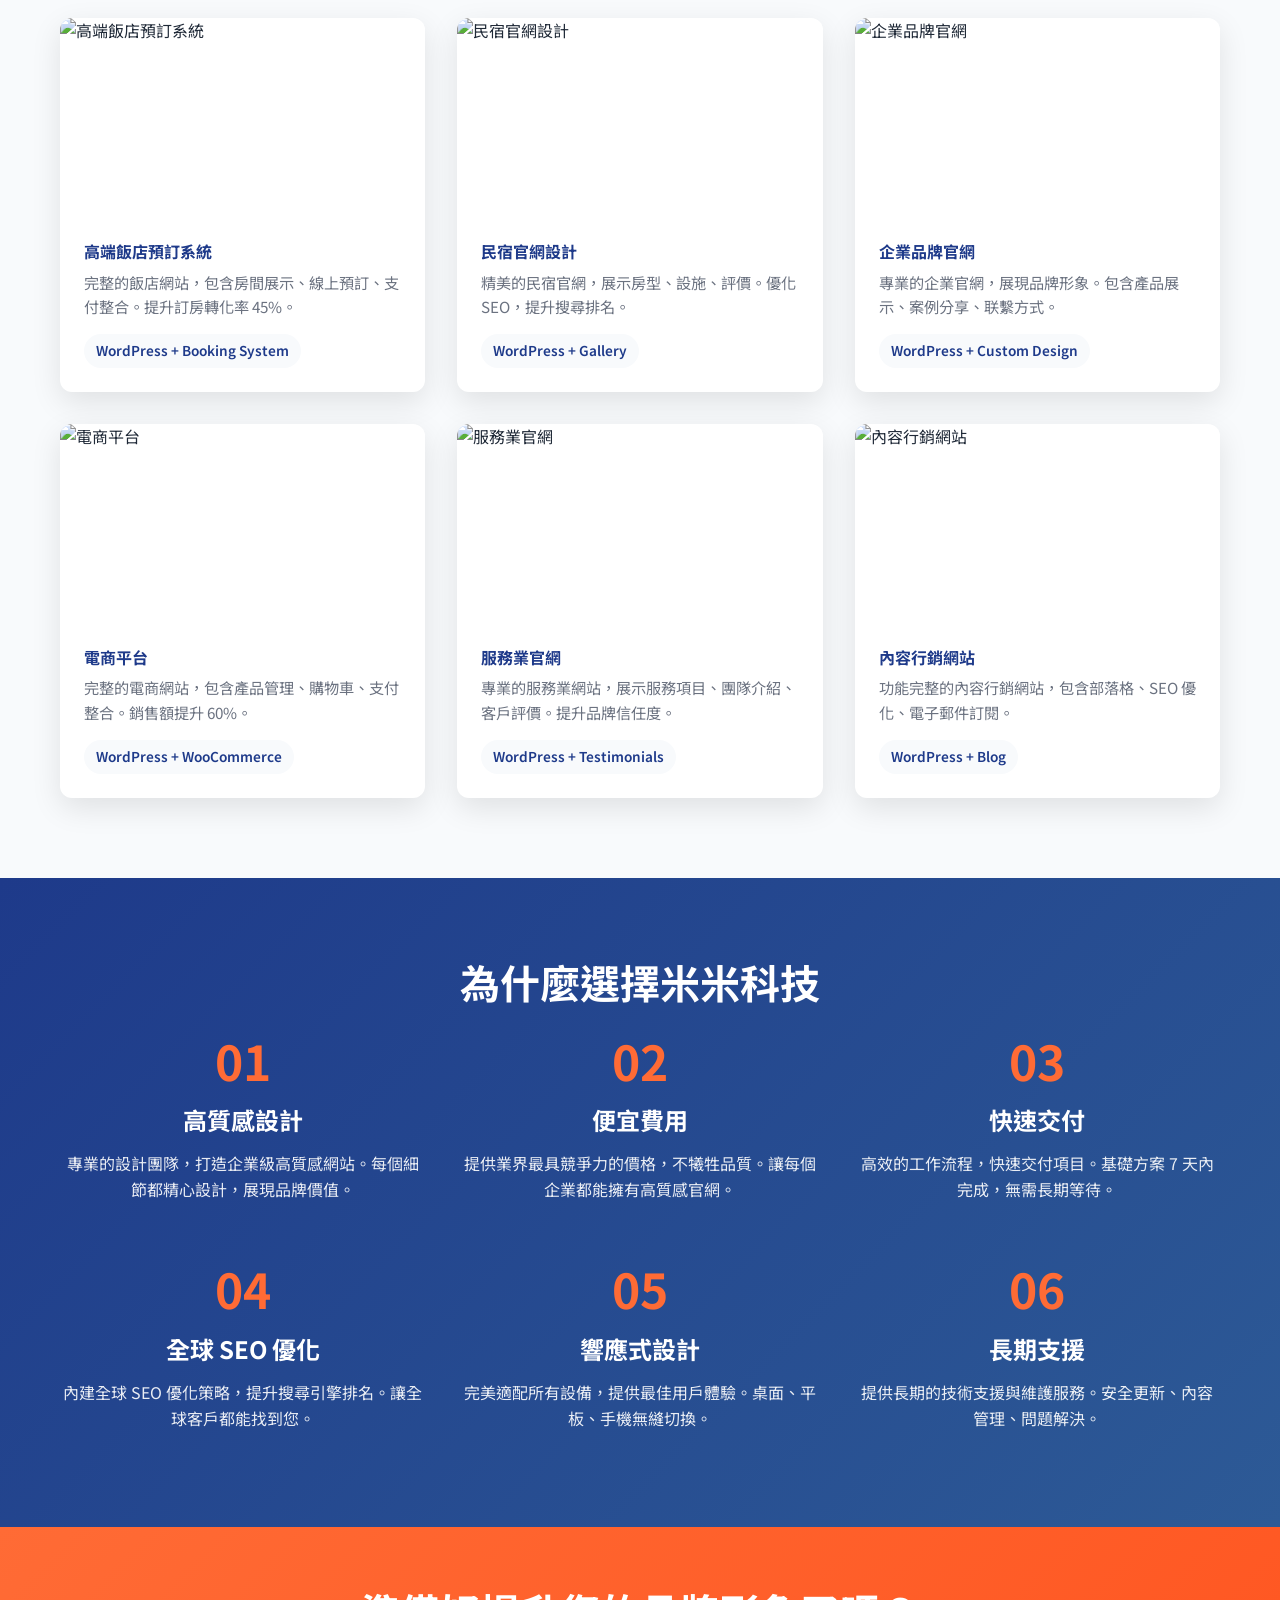
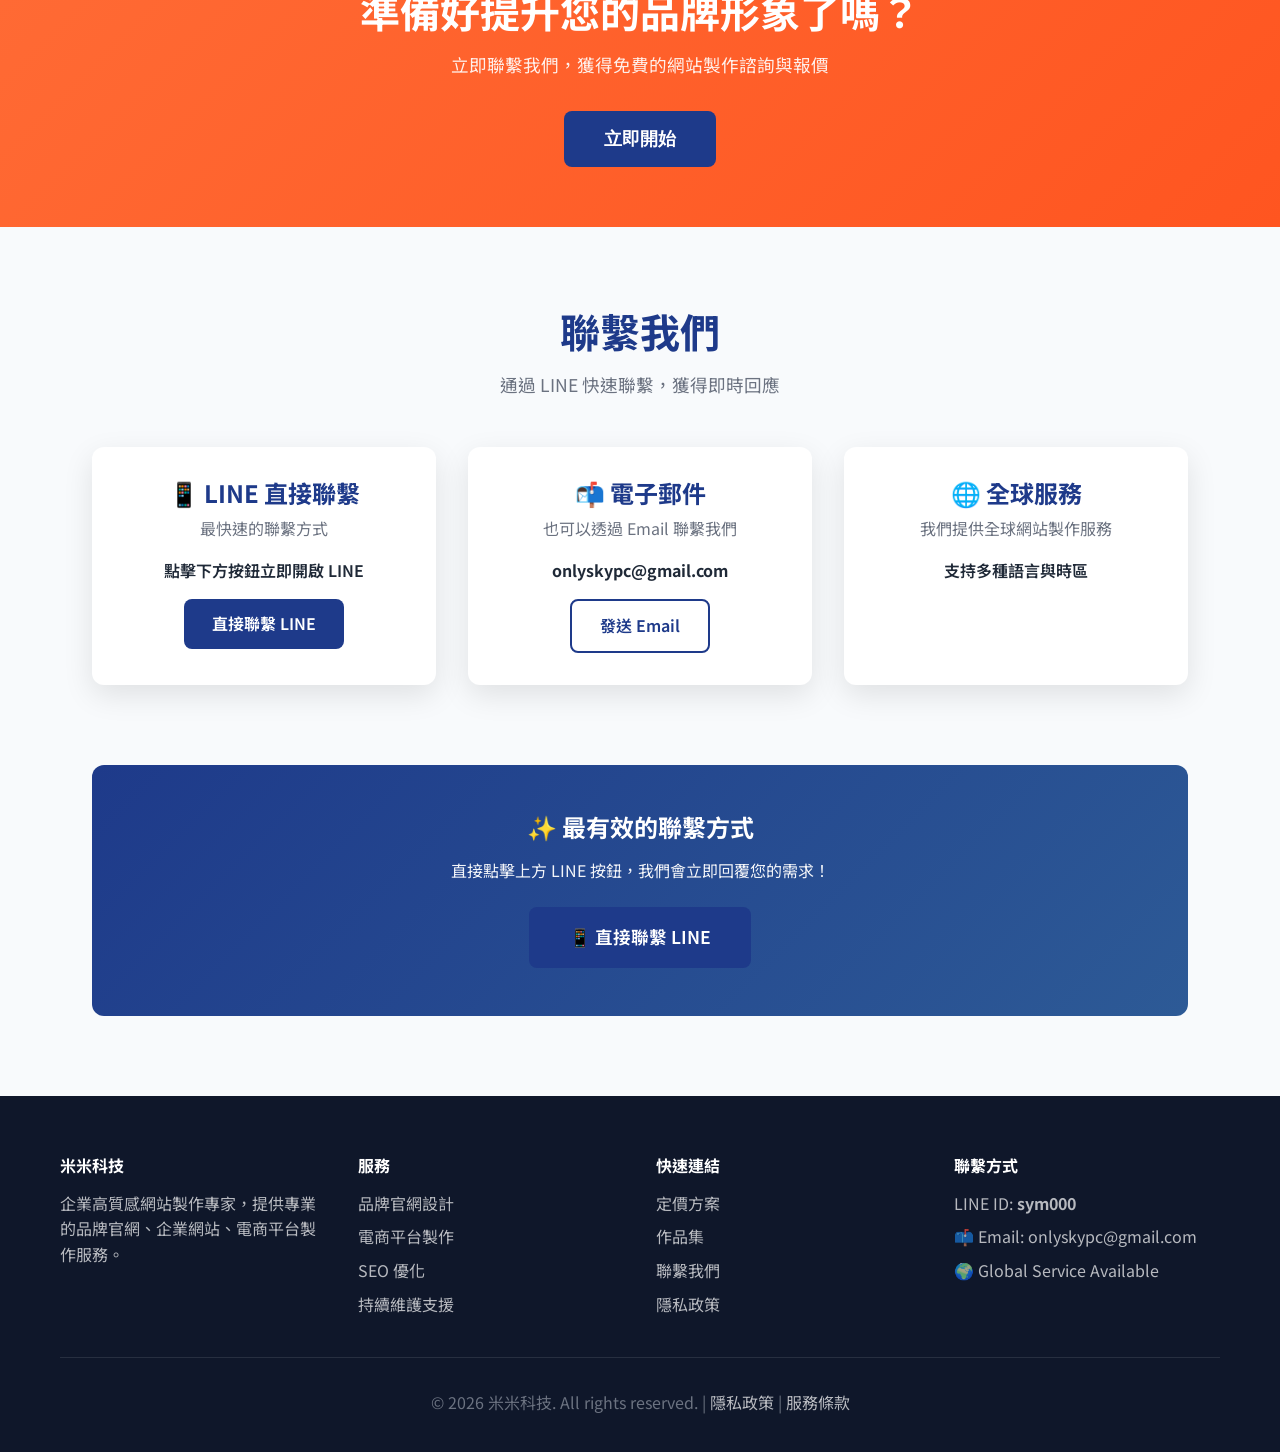
==== commit b16a9aa5: "Update index.html" ====
--- a/index.html
+++ b/index.html
@@ -1,7 +1,6 @@
 <!DOCTYPE html>
 <html lang="zh-TW">
-        <link href="https://fonts.googleapis.com/css2?family=Noto+Sans+TC:wght@400;500;700&display=swap" rel="stylesheet">
-    <link rel="stylesheet" href="styles.css">
+
 <head>
     <meta http-equiv="Cache-Control" content="no-cache, no-store, must-revalidate">
 <meta http-equiv="Pragma" content="no-cache">
@@ -233,7 +232,8 @@
     <link rel="alternate" hreflang="zh-TW" href="https://sym3088.github.io/webdesign/">
     <link rel="preconnect" href="https://fonts.googleapis.com">
     <link rel="preconnect" href="https://fonts.gstatic.com" crossorigin>
-    
+    <link href="https://fonts.googleapis.com/css2?family=Noto+Sans+TC:wght@400;500;700&display=swap" rel="stylesheet">
+    <link rel="stylesheet" href="styles.css">
 </head>
 <body>
     <!-- Navigation -->
@@ -344,8 +344,8 @@
                     <div class="pricing-badge">基礎方案</div>
                     <h3>Starter</h3>
                     <div class="price">
-                        <span class="currency">$</span>
-                        <span class="amount">1,299</span>
+                        <span class="currency">NT:</span>
+                        <span class="amount">9,000</span>
                         <span class="period">/起</span>
                     </div>
                     <p class="price-description">適合初創企業與小型企業</p>
@@ -364,8 +364,8 @@
                     <div class="pricing-badge featured-badge">最受歡迎</div>
                     <h3>Professional</h3>
                     <div class="price">
-                        <span class="currency">$</span>
-                        <span class="amount">2,999</span>
+                        <span class="currency">NT:</span>
+                        <span class="amount">18,000</span>
                         <span class="period">/起</span>
                     </div>
                     <p class="price-description">適合成長期企業</p>
@@ -384,13 +384,13 @@
                     <div class="pricing-badge">高級方案</div>
                     <h3>Premium</h3>
                     <div class="price">
-                        <span class="currency">$</span>
-                        <span class="amount">4,999</span>
+                        <span class="currency">NT:</span>
+                        <span class="amount">25,000</span>
                         <span class="period">/起</span>
                     </div>
                     <p class="price-description">適合成熟企業與電商</p>
                     <ul class="features-list">
-                        <li>✓ 無限頁面設計</li>
+                        <li>✓ 含完整金流物流</li>
                         <li>✓ 響應式設計</li>
                         <li>✓ 完整 SEO 優化</li>
                         <li>✓ 電商功能 + 支付整合</li>
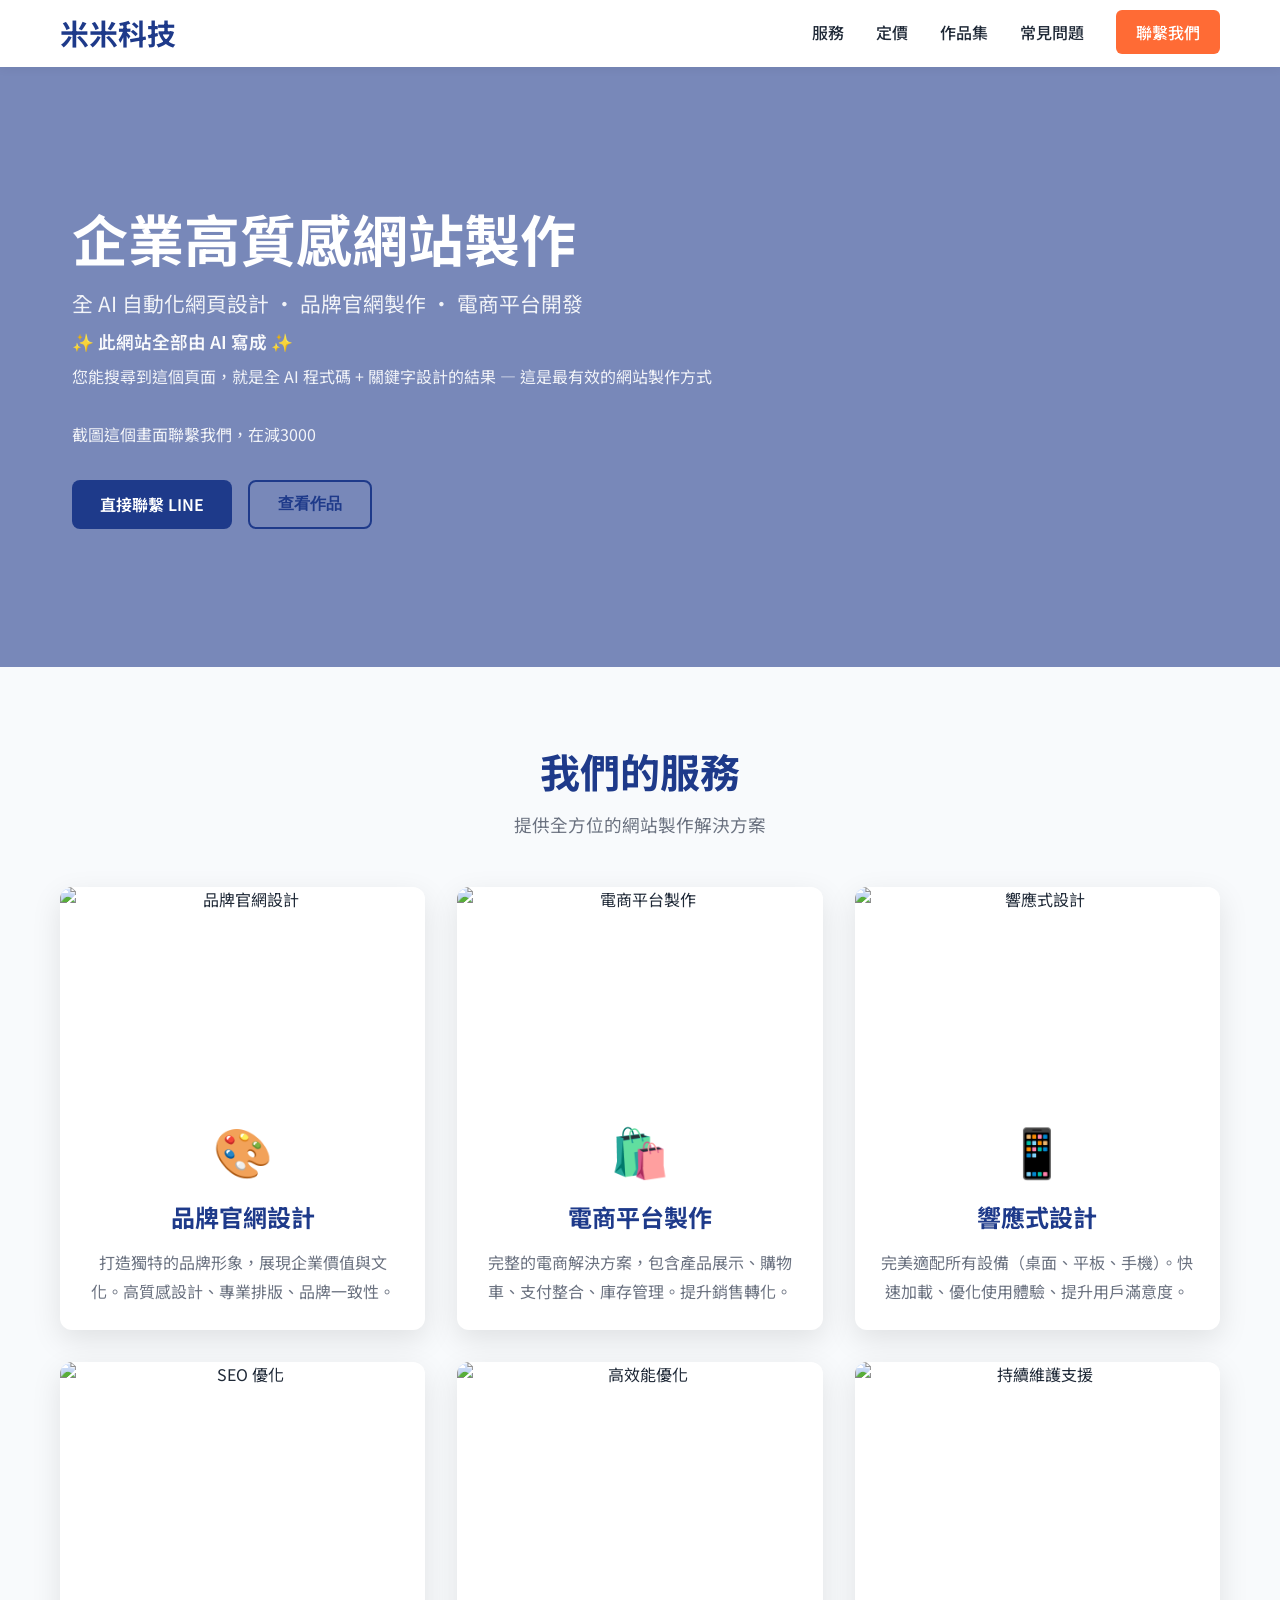
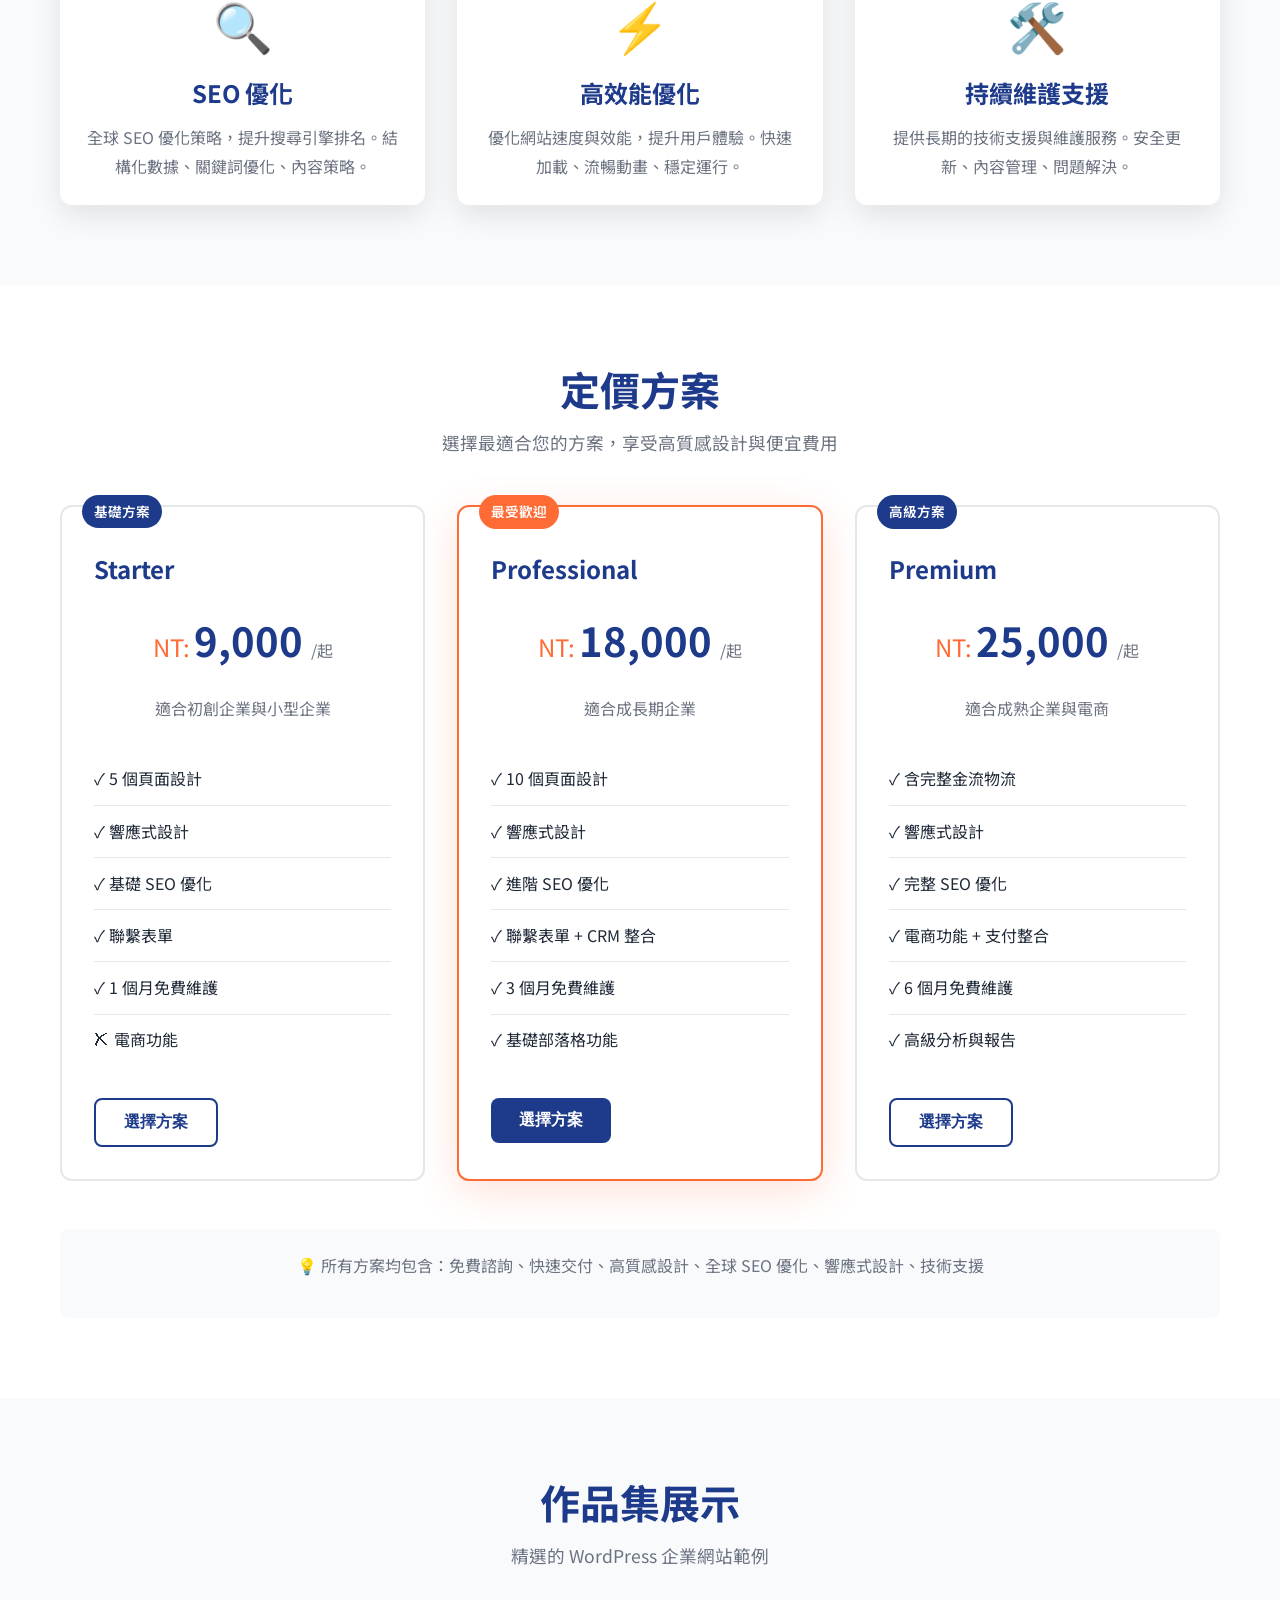
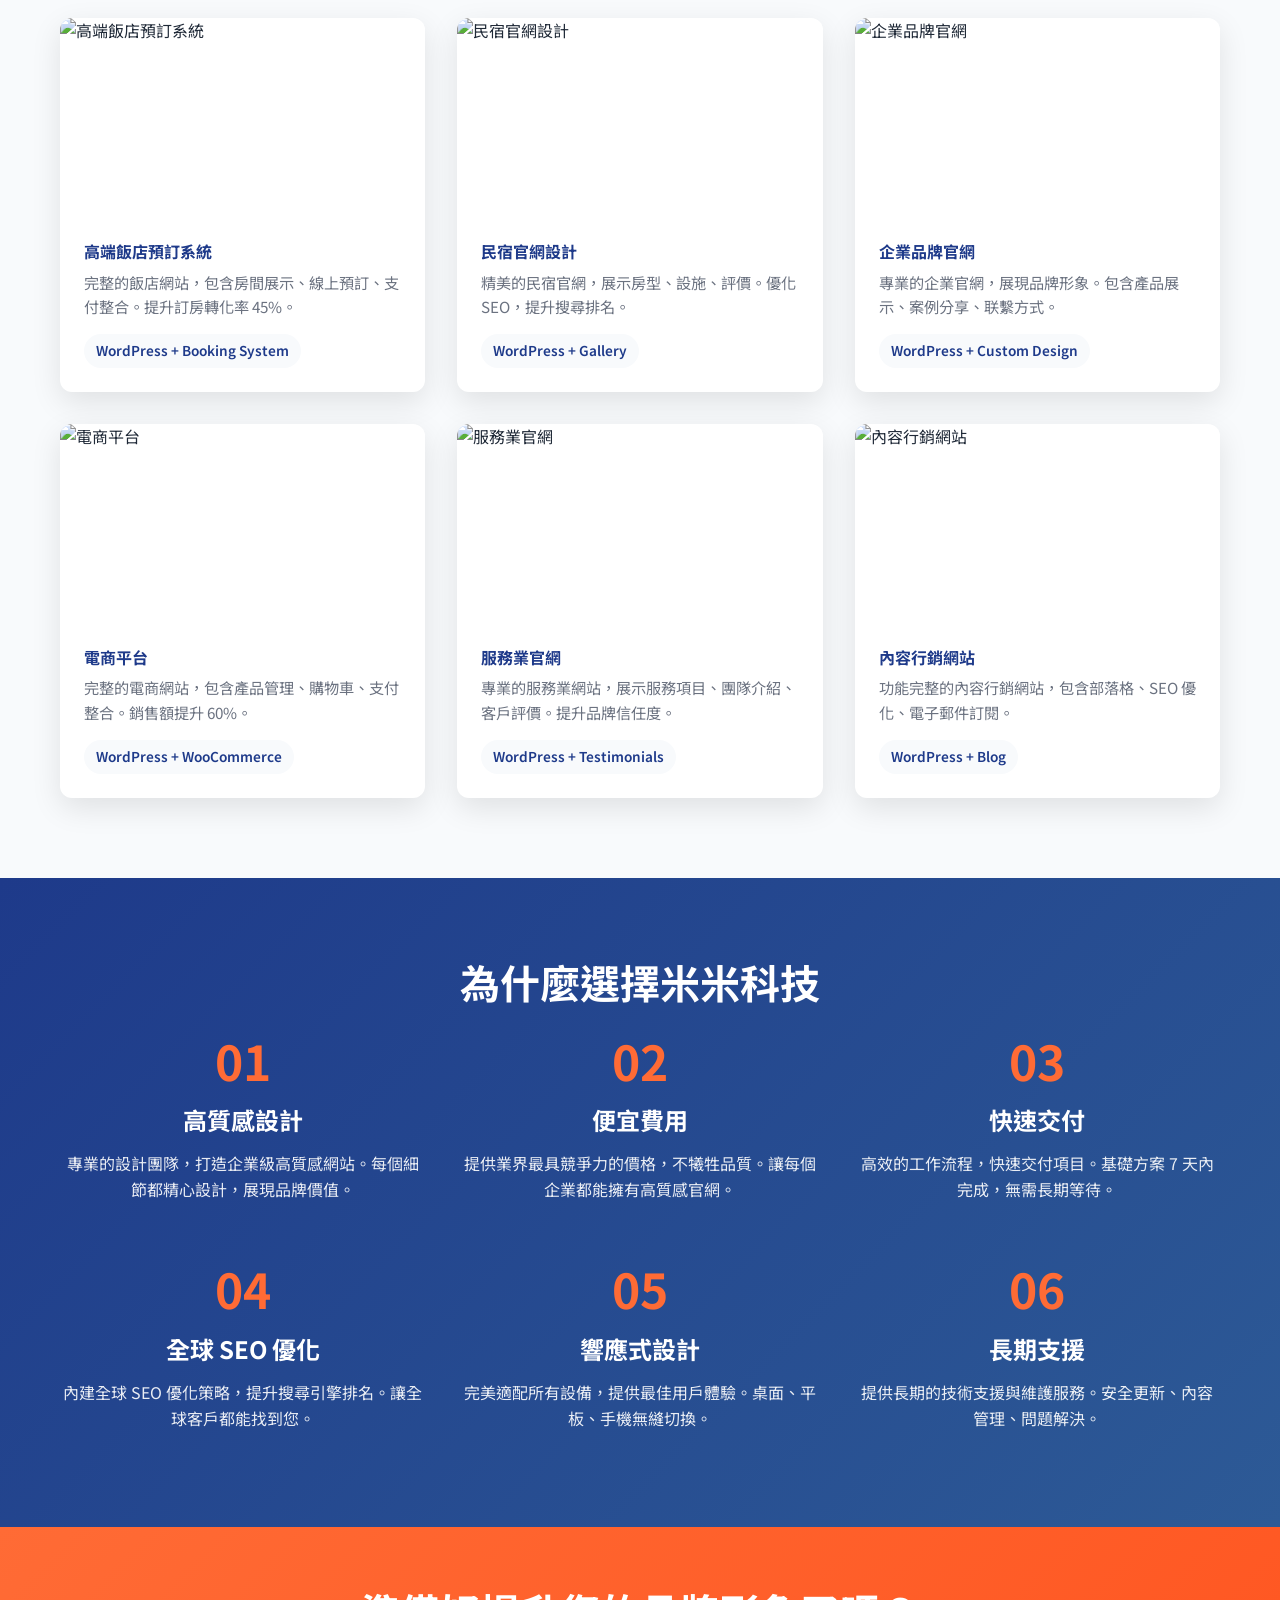
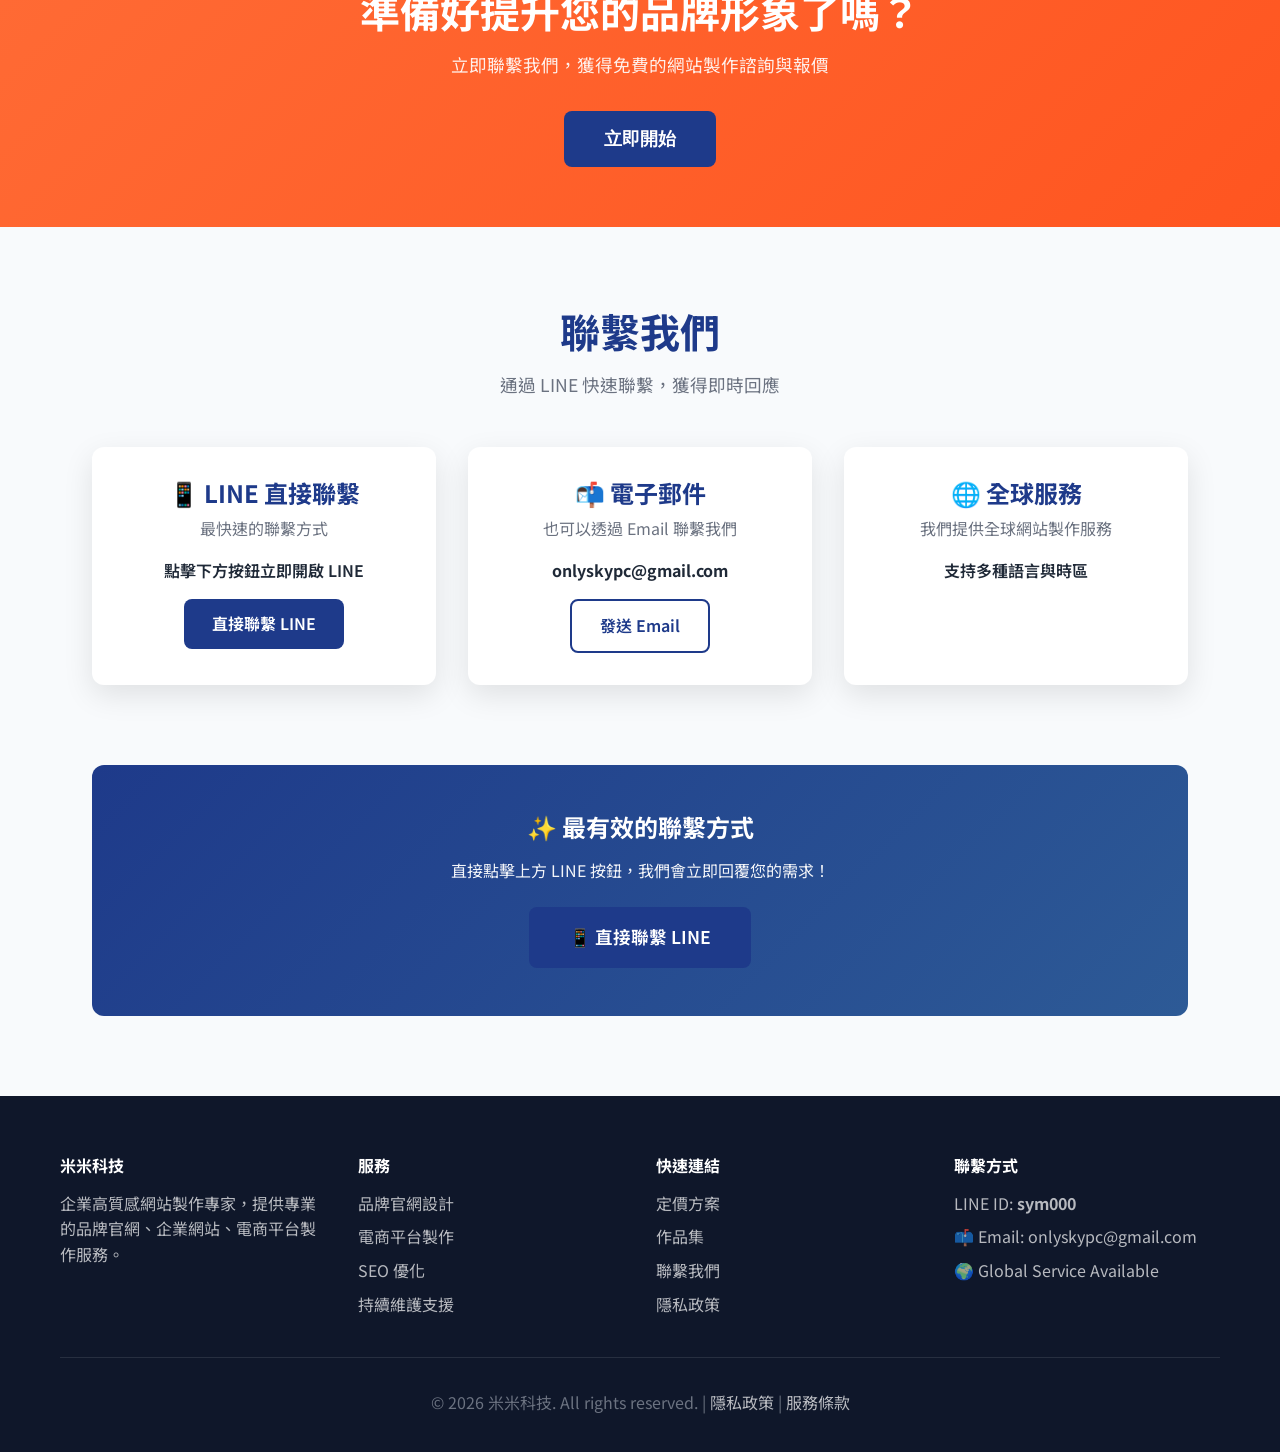
==== commit e211a07d: "Update index.html" ====
--- a/index.html
+++ b/index.html
@@ -274,6 +274,7 @@
             <p class="hero-subtitle">全 AI 自動化網頁設計 • 品牌官網製作 • 電商平台開發</p>
             <p class="hero-description" style="color: white; font-weight: 600;">✨ 此網站全部由 AI 寫成 ✨</p>
             <p class="hero-description-sub" style="color: white;">您能搜尋到這個頁面，就是全 AI 程式碼 + 關鍵字設計的結果 — 這是最有效的網站製作方式</p>
+            <p class="hero-description-sub" style="color: white;">截圖這個畫面聯繫我們，在減3000</p>
             <div class="hero-cta">
                 <a href="https://line.me/ti/p/q4yJaRSuwz" class="btn btn-primary" target="_blank">直接聯繫 LINE</a>
                 <button class="btn btn-secondary" onclick="document.getElementById('portfolio').scrollIntoView({behavior: 'smooth'})">查看作品</button>
